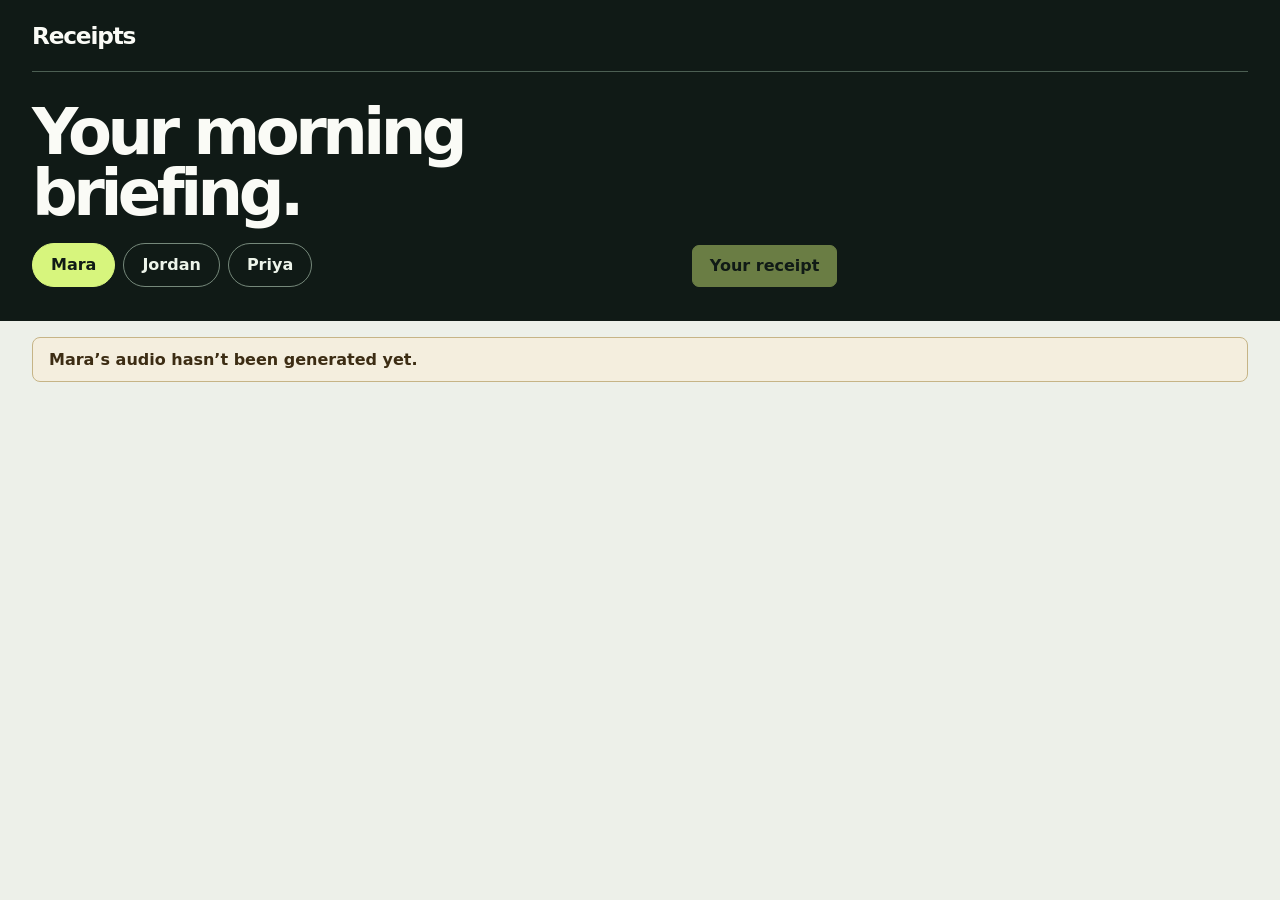
==== web/player.html @ 7a1136d6 "Generate timed ElevenLabs audio and build the Receipts player" ====
<!doctype html>
<html lang="en">
<head>
  <meta charset="utf-8">
  <meta name="viewport" content="width=device-width, initial-scale=1">
  <meta name="color-scheme" content="light">
  <title>Receipts / Audio briefing</title>
  <style>
    :root {
      font-family: "Aptos", "Segoe UI", system-ui, sans-serif;
      color: #101a16;
      background: #edf0e9;
      --ink: #101a16;
      --paper: #fafbf6;
      --border: #b8c4b9;
      --muted: #44554b;
      --mint: #d7f57d;
      --forest: #113629;
      --rust: #91352a;
    }
    * { box-sizing: border-box; }
    body { margin: 0; }
    button, a, audio { font: inherit; }
    button { cursor: pointer; }
    :focus-visible { outline: 3px solid #237b55; outline-offset: 4px; }
    .dark :focus-visible { outline-color: var(--mint); }
    [hidden] { display: none !important; }
    .wrap { width: min(1260px, calc(100% - 64px)); margin-inline: auto; }
    .dark { background: var(--ink); color: var(--paper); }
    .masthead { display: flex; justify-content: space-between; align-items: center; padding-block: 22px; border-bottom: 1px solid #4c5f53; }
    .brand { font-size: 1.45rem; font-weight: 800; letter-spacing: -.05em; }
    .edition { color: #c9d8ce; font-size: .95rem; font-weight: 650; }
    .intro { padding-block: 30px 34px; display: grid; grid-template-columns: 1.1fr 1fr; align-items: end; gap: 24px 48px; }
    .intro h1 { margin: 0 0 18px; font-size: clamp(2.7rem, 5vw, 4.8rem); line-height: .96; letter-spacing: -.07em; font-weight: 800; }
    .tabs { display: flex; flex-wrap: wrap; gap: 8px; }
    .tabs button { background: transparent; color: #edf4ea; border: 1px solid #75887a; padding: 8px 18px; min-height: 44px; border-radius: 999px; font-weight: 750; }
    .tabs button[aria-selected="true"] { color: var(--ink); background: var(--mint); border-color: var(--mint); }
    .listen { display: grid; gap: 12px; align-self: end; }
    .listen audio { width: 100%; min-height: 54px; }
    .verify { color: var(--mint); margin: 0; font-weight: 800; font-size: clamp(1rem, 1.6vw, 1.24rem); }
    .receipt-button { justify-self: start; background: var(--mint); color: var(--ink); border: 1px solid var(--mint); padding: 9px 17px; min-height: 42px; font-weight: 800; border-radius: 7px; }
    .receipt-button:disabled { opacity: .45; cursor: default; }
    .content { display: grid; grid-template-columns: minmax(0, 1.8fr) minmax(280px, 1fr); align-items: start; gap: 20px; padding-block: 24px 42px; }
    .card { background: var(--paper); border: 1px solid var(--border); border-radius: 12px; overflow: hidden; }
    .heading { padding: 17px 20px; margin: 0; font-size: 1.32rem; letter-spacing: -.04em; border-bottom: 1px solid var(--border); }
    .rows { position: relative; max-height: min(60vh, 690px); min-height: 180px; overflow: auto; overscroll-behavior: contain; scrollbar-gutter: stable; }
    .line { padding: 12px 16px 14px; border-left: 5px solid transparent; border-bottom: 1px solid #d4ddd3; }
    .line:last-child { border-bottom: 0; }
    .line.active { background: #e4f5c4; border-left-color: #17613f; }
    .jump { display: grid; grid-template-columns: 3.4rem 1fr; width: 100%; align-items: start; gap: 8px; text-align: left; border: 0; background: transparent; padding: 4px 0; color: inherit; font-weight: 660; font-size: clamp(1.06rem, 1.63vw, 1.35rem); line-height: 1.42; }
    .clock { color: var(--forest); padding-top: .3em; font: 750 .86rem/1.4 ui-monospace, monospace; font-variant-numeric: tabular-nums; }
    .sources { margin: 8px 0 0 3.9rem; display: flex; flex-wrap: wrap; gap: 6px; }
    a { color: #164c35; text-underline-offset: .18em; }
    .chip { background: #e8eee7; color: #173e2b; border: 1px solid #b7c9bd; border-radius: 5px; padding: 5px 8px; font-size: .88rem; font-weight: 650; max-width: 100%; overflow-wrap: anywhere; }
    .audit { display: grid; gap: 13px; }
    .audit details { background: var(--paper); border: 1px solid var(--border); border-radius: 12px; }
    .audit summary { cursor: pointer; color: var(--ink); padding: 15px; font-weight: 800; font-size: 1.1rem; }
    .count { border-radius: 999px; background: #e8eee7; padding: 3px 8px; color: var(--forest); font-size: .88rem; margin-left: 5px; }
    .items { max-height: 400px; overflow: auto; padding: 0 15px 12px; }
    .audit-row { border-top: 1px solid #d4ddd3; padding: 12px 0 8px; }
    .audit-row p { margin: 5px 0; line-height: 1.4; }
    .audit-row strong { color: var(--rust); }
    .audit-row a { display: inline-block; margin: 4px 9px 4px 0; font-weight: 650; }
    .used { font-weight: 750; color: #1e583e; }
    .placeholder, .status { padding: 12px 16px; color: var(--muted); }
    .status { background: #f4eede; border: 1px solid #c6b486; border-radius: 8px; margin: 16px 0 0; color: #3c2c13; font-weight: 650; }
    dialog { width: min(560px, calc(100% - 28px)); max-height: 88vh; background: #fffef5; color: var(--ink); border: 0; padding: 0; box-shadow: 0 18px 50px #00150e66; }
    dialog::backdrop { background: #0a1711ba; }
    .ticket { padding: 22px 26px 26px; font-family: ui-monospace, "Consolas", monospace; }
    .ticket-header { display: flex; align-items: center; justify-content: space-between; gap: 12px; padding-bottom: 12px; border-bottom: 2px dashed #718478; }
    .ticket-header h2 { font-size: 1.55rem; margin: 0; letter-spacing: -.05em; }
    .ticket-header button { border: 1px solid var(--forest); border-radius: 4px; padding: 7px 11px; background: transparent; color: var(--forest); }
    .ticket-meta { color: var(--muted); }
    .receipt-list { list-style: none; padding: 0; }
    .receipt-list li { display: grid; grid-template-columns: auto minmax(0, 1fr); gap: 10px; padding: 11px 0; border-top: 1px dashed #a9b8ab; overflow-wrap: anywhere; }
    .check { font-weight: 900; color: #156441; }
    .receipt-list a { display: block; margin-top: 5px; }
    @media (max-width: 760px) {
      .wrap { width: calc(100% - 28px); }
      .intro, .content { grid-template-columns: 1fr; }
      .intro { gap: 22px; }
      .content { padding-top: 14px; }
      .rows { position: relative; max-height: 55vh; }
      .sources { margin-left: 0; }
      .jump { grid-template-columns: 2.9rem 1fr; }
    }
  </style>
</head>
<body>
  <header class="dark">
    <div class="wrap">
      <div class="masthead">
        <span class="brand">Receipts</span>
        <time class="edition" id="edition"></time>
      </div>
      <div class="intro">
        <div>
          <h1>Your morning<br>briefing.</h1>
          <div class="tabs" role="tablist" aria-label="Listener">
            <button type="button" role="tab" id="tab-mara" data-listener="mara" aria-selected="true" aria-controls="briefing-panel">Mara</button>
            <button type="button" role="tab" id="tab-jordan" data-listener="jordan" aria-selected="false" aria-controls="briefing-panel" tabindex="-1">Jordan</button>
            <button type="button" role="tab" id="tab-priya" data-listener="priya" aria-selected="false" aria-controls="briefing-panel" tabindex="-1">Priya</button>
          </div>
        </div>
        <div class="listen">
          <p class="verify" id="stats" aria-live="polite"></p>
          <audio id="audio" controls preload="metadata" aria-label="Briefing audio" hidden></audio>
          <button type="button" class="receipt-button" id="open-receipt" disabled>Your receipt</button>
        </div>
      </div>
    </div>
  </header>

  <main class="wrap" id="briefing-panel" role="tabpanel" aria-labelledby="tab-mara">
    <p id="status" class="status" role="status" hidden></p>
    <div class="content" id="content" hidden>
      <section class="card" aria-labelledby="transcript-heading">
        <h2 class="heading" id="transcript-heading">Transcript</h2>
        <div class="rows" id="rows"></div>
      </section>
      <aside class="audit" aria-label="Source checks">
        <details open>
          <summary>Caught before it reached your ears <span id="caught-count" class="count"></span></summary>
          <div class="items" id="caught"></div>
        </details>
        <details open>
          <summary>Sources disagree <span id="conflict-count" class="count"></span></summary>
          <div class="items" id="conflicts"></div>
        </details>
      </aside>
    </div>
  </main>

  <dialog id="receipt" aria-labelledby="receipt-heading">
    <article class="ticket">
      <header class="ticket-header"><h2 id="receipt-heading">Your receipt</h2><form method="dialog"><button>Close</button></form></header>
      <p class="ticket-meta" id="ticket-meta"></p>
      <ol class="receipt-list" id="ticket-lines"></ol>
    </article>
  </dialog>

  <script>
    const AGENT_ID = "";
    const audio = document.querySelector("#audio");
    const rows = document.querySelector("#rows");
    const tabs = [...document.querySelectorAll("[role=tab]")];
    const receipt = document.querySelector("#receipt");
    const receiptButton = document.querySelector("#open-receipt");
    const status = document.querySelector("#status");
    const content = document.querySelector("#content");
    const labels = {
      number_not_in_cited_facts: "Figure missing from the cited evidence",
      copied_sequence_of_8_words: "Copied wording",
      repeated_number: "Repeated figure",
      repeated_meaning: "Repeated meaning",
      word_budget: "Exceeded the script word budget",
      missing_or_unknown_fact_id: "Missing or unknown citation"
    };
    let request;
    let audioObjectUrl;
    let active = -1;
    let lines = [];
    let transcript = [];

    function element(tag, value, className) {
      const node = document.createElement(tag);
      if (value !== undefined) node.textContent = value;
      if (className) node.className = className;
      return node;
    }

    function sourceLink(label, href, className) {
      let url;
      try { url = new URL(href); } catch { return element("span", label, className); }
      if (!["http:", "https:"].includes(url.protocol)) return element("span", label, className);
      const node = element("a", label, className);
      node.href = url.href;
      node.target = "_blank";
      node.rel = "noopener noreferrer";
      return node;
    }

    function clock(seconds) {
      const total = Math.floor(seconds);
      return Math.floor(total / 60) + ":" + String(total % 60).padStart(2, "0");
    }

    function syncTranscript() {
      const time = audio.currentTime + 0.015;
      const next = transcript.findIndex((line, index) =>
        time >= line.start && (time < (transcript[index + 1]?.start ?? line.end))
      );
      if (next === active) return;
      if (active >= 0) {
        lines[active].classList.remove("active");
        lines[active].removeAttribute("aria-current");
      }
      active = next;
      if (next < 0) return;
      const line = lines[next];
      line.classList.add("active");
      line.setAttribute("aria-current", "true");
      const top = line.offsetTop;
      if (top < rows.scrollTop || top + line.offsetHeight > rows.scrollTop + rows.clientHeight) {
        rows.scrollTo({ top: Math.max(0, top - 14), behavior: "smooth" });
      }
    }

    function drawTranscript(data) {
      transcript = data.sentences;
      active = -1;
      lines = transcript.map((sentence) => {
        const line = element("article", undefined, "line");
        const jump = element("button", undefined, "jump");
        jump.type = "button";
        jump.append(element("span", clock(sentence.start), "clock"), element("span", sentence.text));
        jump.addEventListener("click", () => {
          audio.currentTime = sentence.start;
          syncTranscript();
        });
        line.append(jump);
        if (sentence.sources.length) {
          const sources = element("div", undefined, "sources");
          sentence.sources.forEach((s) => sources.append(sourceLink(s.outlet + " / " + s.headline, s.link, "chip")));
          line.append(sources);
        }
        return line;
      });
      rows.replaceChildren(...lines);
      rows.scrollTop = 0;
    }

    function drawChecks(data) {
      document.querySelector("#caught-count").textContent = data.caught.length;
      document.querySelector("#conflict-count").textContent = data.conflicts.length;
      const caught = data.caught.map((item) => {
        const card = element("div", undefined, "audit-row");
        const reason = labels[item.reason] ?? item.reason.replaceAll("_", " ");
        card.append(element("strong", item.figure == null ? reason : item.figure + " / " + reason));
        card.append(element("p", item.sentence));
        return card;
      });
      const conflicts = data.conflicts.map((item) => {
        const card = element("div", undefined, "audit-row");
        card.append(
          element("strong", item.measure),
          element("p", item.value_a + " vs " + item.value_b),
          sourceLink(item.outlet_a + " / " + item.value_a, item.link_a),
          sourceLink(item.outlet_b + " / " + item.value_b, item.link_b),
          element("p", item.used ? "Used in this briefing: " + item["value_" + item.used] : "Neither figure used", "used")
        );
        return card;
      });
      document.querySelector("#caught").replaceChildren(...(caught.length ? caught : [element("p", "No issues caught.")]));
      document.querySelector("#conflicts").replaceChildren(...(conflicts.length ? conflicts : [element("p", "No conflicting figures reported.")]));
    }

    function drawReceipt(data) {
      document.querySelector("#ticket-meta").textContent = data.name + " / " + data.date + " / " + data.receipt.length + " verified figures";
      document.querySelector("#ticket-lines").replaceChildren(...data.receipt.map((item) => {
        const entry = element("li");
        const detail = element("div");
        detail.append(element("strong", item.figure), element("div", item.measures),
          sourceLink(item.outlet + " / " + item.headline, item.link));
        entry.append(element("span", "\u2713", "check"), detail);
        return entry;
      }));
    }

    async function loadListener(tab) {
      request?.abort();
      request = new AbortController();
      const current = request;
      const listener = tab.dataset.listener;
      tabs.forEach((node) => {
        node.setAttribute("aria-selected", String(node === tab));
        node.tabIndex = node === tab ? 0 : -1;
      });
      document.querySelector("#briefing-panel").setAttribute("aria-labelledby", tab.id);
      audio.pause();
      audio.removeAttribute("src");
      audio.load();
      if (audioObjectUrl) URL.revokeObjectURL(audioObjectUrl);
      audioObjectUrl = undefined;
      audio.hidden = true;
      content.hidden = true;
      receiptButton.disabled = true;
      document.querySelector("#stats").textContent = "";
      document.querySelector("#edition").textContent = "";
      status.textContent = "Loading " + tab.textContent + "…";
      status.hidden = false;
      try {
        const url = new URL("../out/" + listener + "/transcript.json", location.href);
        const response = await fetch(url, { signal: current.signal, cache: "no-store" });
        if (response.status === 404) {
          status.textContent = tab.textContent + "’s audio hasn’t been generated yet.";
          return;
        }
        if (!response.ok) throw new Error("Transcript request failed");
        const data = await response.json();
        const audioResponse = await fetch(new URL(data.audio, url), { signal: current.signal });
        if (!audioResponse.ok) throw new Error("Audio request failed");
        // The basic Python server does not support byte-range seeking.
        const audioFile = await audioResponse.blob();
        if (current.signal.aborted) return;
        drawTranscript(data);
        drawChecks(data);
        drawReceipt(data);
        const invented = data.figures_total - data.figures_verified;
        document.querySelector("#stats").textContent =
          data.figures_verified + " of " + data.figures_total + " figures verified · " +
          data.sources_total + " sources · " + invented + " invented";
        const date = document.querySelector("#edition");
        date.dateTime = data.date;
        date.textContent = new Intl.DateTimeFormat("en-GB", {
          dateStyle: "long", timeZone: "UTC"
        }).format(new Date(data.date + "T00:00:00Z"));
        audioObjectUrl = URL.createObjectURL(audioFile);
        audio.src = audioObjectUrl;
        audio.hidden = false;
        content.hidden = false;
        receiptButton.disabled = false;
        status.hidden = true;
        syncTranscript();
      } catch (error) {
        if (!current.signal.aborted) {
          status.textContent = "Couldn’t load this briefing. Open the player through the local HTTP server.";
        }
      }
    }

    audio.addEventListener("timeupdate", syncTranscript);
    audio.addEventListener("seeked", syncTranscript);
    receiptButton.addEventListener("click", () => receipt.showModal());
    tabs.forEach((tab, index) => {
      tab.addEventListener("click", () => loadListener(tab));
      tab.addEventListener("keydown", (event) => {
        const offset = { ArrowLeft: -1, ArrowRight: 1 }[event.key];
        if (!offset && !["Home", "End"].includes(event.key)) return;
        event.preventDefault();
        const next = event.key === "Home" ? tabs[0] : event.key === "End" ? tabs.at(-1)
          : tabs[(index + offset + tabs.length) % tabs.length];
        next.focus();
        loadListener(next);
      });
    });

    if (AGENT_ID.trim()) {
      const widget = document.createElement("elevenlabs-convai");
      widget.setAttribute("agent-id", AGENT_ID.trim());
      const embed = document.createElement("script");
      embed.src = "https://unpkg.com/@elevenlabs/convai-widget-embed";
      embed.async = true;
      document.body.append(widget, embed);
    }
    loadListener(tabs[0]);
  </script>
</body>
</html>
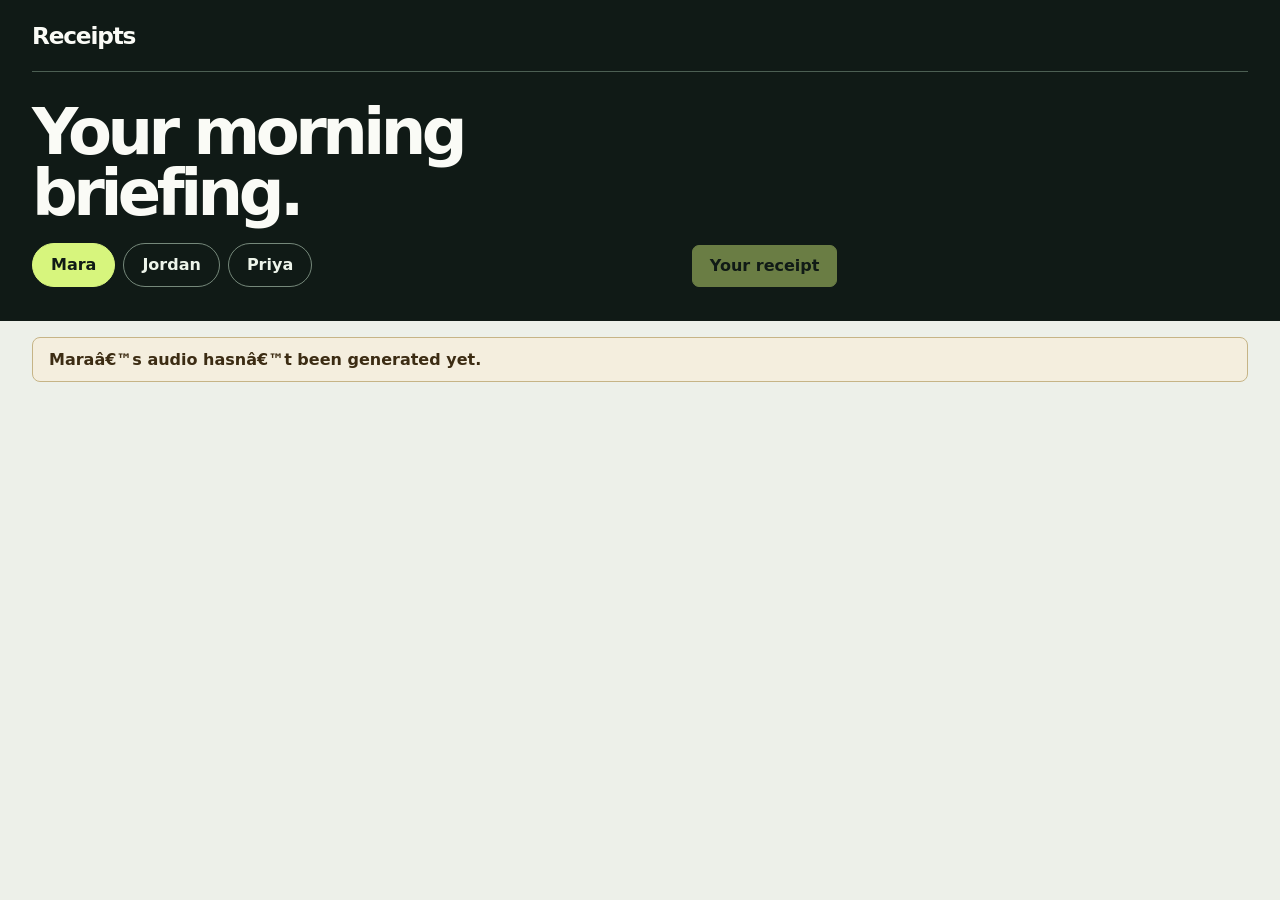
==== commit 28e4a3d6: "Audit caught figures and package the GitHub Pages demo" ====
--- a/web/player.html
+++ b/web/player.html
@@ -60,6 +60,7 @@
     .audit-row { border-top: 1px solid #d4ddd3; padding: 12px 0 8px; }
     .audit-row p { margin: 5px 0; line-height: 1.4; }
     .audit-row strong { color: var(--rust); }
+    .blocked-figure { color: #a0221b; font-weight: 800; text-decoration-thickness: 2px; }
     .audit-row a { display: inline-block; margin: 4px 9px 4px 0; font-weight: 650; }
     .used { font-weight: 750; color: #1e583e; }
     .placeholder, .status { padding: 12px 16px; color: var(--muted); }
@@ -233,11 +234,27 @@
     function drawChecks(data) {
       document.querySelector("#caught-count").textContent = data.caught.length;
       document.querySelector("#conflict-count").textContent = data.conflicts.length;
-      const caught = data.caught.map((item) => {
+      const order = ["invented", "copied", "miscited"];
+      const caughtLabels = {
+        invented: "Invented number blocked",
+        copied: "Licensed text blocked",
+        miscited: "Citation fixed"
+      };
+      const caught = [...data.caught].sort((a, b) => order.indexOf(a.kind) - order.indexOf(b.kind)).map((item) => {
         const card = element("div", undefined, "audit-row");
-        const reason = labels[item.reason] ?? item.reason.replaceAll("_", " ");
-        card.append(element("strong", item.figure == null ? reason : item.figure + " / " + reason));
-        card.append(element("p", item.sentence));
+        const label = caughtLabels[item.kind] ?? labels[item.reason] ?? item.reason.replaceAll("_", " ");
+        card.append(element("strong", label));
+        const sentence = element("p");
+        const text = item.sentence || "Licensed wording withheld.";
+        const at = item.figure == null ? -1 : text.indexOf(item.figure);
+        if (at >= 0) {
+          sentence.append(document.createTextNode(text.slice(0, at)),
+            element("del", item.figure, "blocked-figure"),
+            document.createTextNode(text.slice(at + item.figure.length)));
+        } else {
+          sentence.textContent = text;
+        }
+        card.append(sentence);
         return card;
       });
       const conflicts = data.conflicts.map((item) => {
@@ -287,13 +304,13 @@
       receiptButton.disabled = true;
       document.querySelector("#stats").textContent = "";
       document.querySelector("#edition").textContent = "";
-      status.textContent = "Loading " + tab.textContent + "…";
+      status.textContent = "Loading " + tab.textContent + "â€¦";
       status.hidden = false;
       try {
         const url = new URL("../out/" + listener + "/transcript.json", location.href);
         const response = await fetch(url, { signal: current.signal, cache: "no-store" });
         if (response.status === 404) {
-          status.textContent = tab.textContent + "’s audio hasn’t been generated yet.";
+          status.textContent = tab.textContent + "â€™s audio hasnâ€™t been generated yet.";
           return;
         }
         if (!response.ok) throw new Error("Transcript request failed");
@@ -308,8 +325,8 @@
         drawReceipt(data);
         const invented = data.figures_total - data.figures_verified;
         document.querySelector("#stats").textContent =
-          data.figures_verified + " of " + data.figures_total + " figures verified · " +
-          data.sources_total + " sources · " + invented + " invented";
+          data.figures_verified + " of " + data.figures_total + " figures verified Â· " +
+          data.sources_total + " sources Â· " + invented + " invented";
         const date = document.querySelector("#edition");
         date.dateTime = data.date;
         date.textContent = new Intl.DateTimeFormat("en-GB", {
@@ -324,7 +341,7 @@
         syncTranscript();
       } catch (error) {
         if (!current.signal.aborted) {
-          status.textContent = "Couldn’t load this briefing. Open the player through the local HTTP server.";
+          status.textContent = "Couldnâ€™t load this briefing. Open the player through the local HTTP server.";
         }
       }
     }
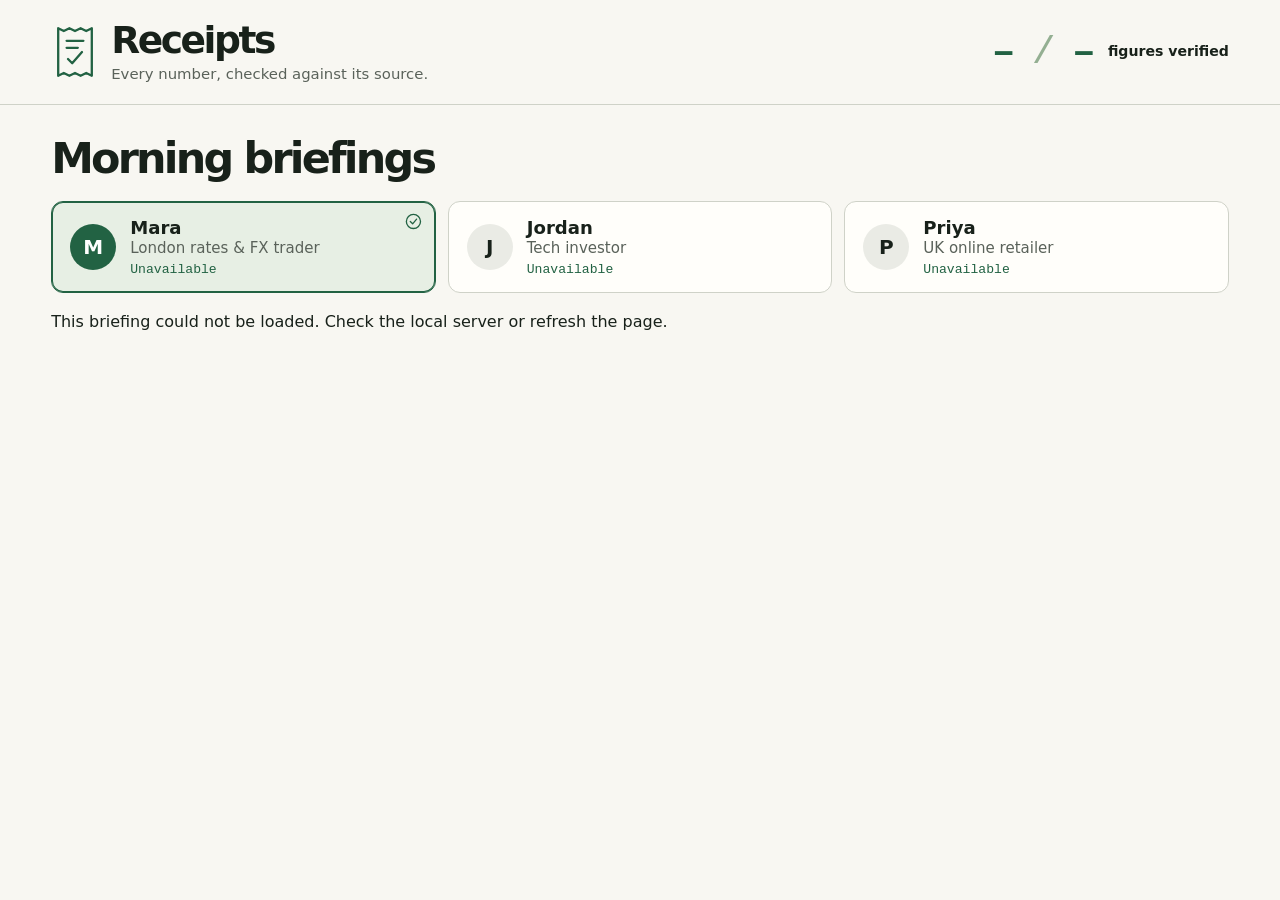
==== commit 79ff3b65: "Redesign Receipts player for the pitch and mobile listening" ====
--- a/web/player.html
+++ b/web/player.html
@@ -1,376 +1,1829 @@
 <!doctype html>
 <html lang="en">
-<head>
-  <meta charset="utf-8">
-  <meta name="viewport" content="width=device-width, initial-scale=1">
-  <meta name="color-scheme" content="light">
-  <title>Receipts / Audio briefing</title>
-  <style>
-    :root {
-      font-family: "Aptos", "Segoe UI", system-ui, sans-serif;
-      color: #101a16;
-      background: #edf0e9;
-      --ink: #101a16;
-      --paper: #fafbf6;
-      --border: #b8c4b9;
-      --muted: #44554b;
-      --mint: #d7f57d;
-      --forest: #113629;
-      --rust: #91352a;
-    }
-    * { box-sizing: border-box; }
-    body { margin: 0; }
-    button, a, audio { font: inherit; }
-    button { cursor: pointer; }
-    :focus-visible { outline: 3px solid #237b55; outline-offset: 4px; }
-    .dark :focus-visible { outline-color: var(--mint); }
-    [hidden] { display: none !important; }
-    .wrap { width: min(1260px, calc(100% - 64px)); margin-inline: auto; }
-    .dark { background: var(--ink); color: var(--paper); }
-    .masthead { display: flex; justify-content: space-between; align-items: center; padding-block: 22px; border-bottom: 1px solid #4c5f53; }
-    .brand { font-size: 1.45rem; font-weight: 800; letter-spacing: -.05em; }
-    .edition { color: #c9d8ce; font-size: .95rem; font-weight: 650; }
-    .intro { padding-block: 30px 34px; display: grid; grid-template-columns: 1.1fr 1fr; align-items: end; gap: 24px 48px; }
-    .intro h1 { margin: 0 0 18px; font-size: clamp(2.7rem, 5vw, 4.8rem); line-height: .96; letter-spacing: -.07em; font-weight: 800; }
-    .tabs { display: flex; flex-wrap: wrap; gap: 8px; }
-    .tabs button { background: transparent; color: #edf4ea; border: 1px solid #75887a; padding: 8px 18px; min-height: 44px; border-radius: 999px; font-weight: 750; }
-    .tabs button[aria-selected="true"] { color: var(--ink); background: var(--mint); border-color: var(--mint); }
-    .listen { display: grid; gap: 12px; align-self: end; }
-    .listen audio { width: 100%; min-height: 54px; }
-    .verify { color: var(--mint); margin: 0; font-weight: 800; font-size: clamp(1rem, 1.6vw, 1.24rem); }
-    .receipt-button { justify-self: start; background: var(--mint); color: var(--ink); border: 1px solid var(--mint); padding: 9px 17px; min-height: 42px; font-weight: 800; border-radius: 7px; }
-    .receipt-button:disabled { opacity: .45; cursor: default; }
-    .content { display: grid; grid-template-columns: minmax(0, 1.8fr) minmax(280px, 1fr); align-items: start; gap: 20px; padding-block: 24px 42px; }
-    .card { background: var(--paper); border: 1px solid var(--border); border-radius: 12px; overflow: hidden; }
-    .heading { padding: 17px 20px; margin: 0; font-size: 1.32rem; letter-spacing: -.04em; border-bottom: 1px solid var(--border); }
-    .rows { position: relative; max-height: min(60vh, 690px); min-height: 180px; overflow: auto; overscroll-behavior: contain; scrollbar-gutter: stable; }
-    .line { padding: 12px 16px 14px; border-left: 5px solid transparent; border-bottom: 1px solid #d4ddd3; }
-    .line:last-child { border-bottom: 0; }
-    .line.active { background: #e4f5c4; border-left-color: #17613f; }
-    .jump { display: grid; grid-template-columns: 3.4rem 1fr; width: 100%; align-items: start; gap: 8px; text-align: left; border: 0; background: transparent; padding: 4px 0; color: inherit; font-weight: 660; font-size: clamp(1.06rem, 1.63vw, 1.35rem); line-height: 1.42; }
-    .clock { color: var(--forest); padding-top: .3em; font: 750 .86rem/1.4 ui-monospace, monospace; font-variant-numeric: tabular-nums; }
-    .sources { margin: 8px 0 0 3.9rem; display: flex; flex-wrap: wrap; gap: 6px; }
-    a { color: #164c35; text-underline-offset: .18em; }
-    .chip { background: #e8eee7; color: #173e2b; border: 1px solid #b7c9bd; border-radius: 5px; padding: 5px 8px; font-size: .88rem; font-weight: 650; max-width: 100%; overflow-wrap: anywhere; }
-    .audit { display: grid; gap: 13px; }
-    .audit details { background: var(--paper); border: 1px solid var(--border); border-radius: 12px; }
-    .audit summary { cursor: pointer; color: var(--ink); padding: 15px; font-weight: 800; font-size: 1.1rem; }
-    .count { border-radius: 999px; background: #e8eee7; padding: 3px 8px; color: var(--forest); font-size: .88rem; margin-left: 5px; }
-    .items { max-height: 400px; overflow: auto; padding: 0 15px 12px; }
-    .audit-row { border-top: 1px solid #d4ddd3; padding: 12px 0 8px; }
-    .audit-row p { margin: 5px 0; line-height: 1.4; }
-    .audit-row strong { color: var(--rust); }
-    .blocked-figure { color: #a0221b; font-weight: 800; text-decoration-thickness: 2px; }
-    .audit-row a { display: inline-block; margin: 4px 9px 4px 0; font-weight: 650; }
-    .used { font-weight: 750; color: #1e583e; }
-    .placeholder, .status { padding: 12px 16px; color: var(--muted); }
-    .status { background: #f4eede; border: 1px solid #c6b486; border-radius: 8px; margin: 16px 0 0; color: #3c2c13; font-weight: 650; }
-    dialog { width: min(560px, calc(100% - 28px)); max-height: 88vh; background: #fffef5; color: var(--ink); border: 0; padding: 0; box-shadow: 0 18px 50px #00150e66; }
-    dialog::backdrop { background: #0a1711ba; }
-    .ticket { padding: 22px 26px 26px; font-family: ui-monospace, "Consolas", monospace; }
-    .ticket-header { display: flex; align-items: center; justify-content: space-between; gap: 12px; padding-bottom: 12px; border-bottom: 2px dashed #718478; }
-    .ticket-header h2 { font-size: 1.55rem; margin: 0; letter-spacing: -.05em; }
-    .ticket-header button { border: 1px solid var(--forest); border-radius: 4px; padding: 7px 11px; background: transparent; color: var(--forest); }
-    .ticket-meta { color: var(--muted); }
-    .receipt-list { list-style: none; padding: 0; }
-    .receipt-list li { display: grid; grid-template-columns: auto minmax(0, 1fr); gap: 10px; padding: 11px 0; border-top: 1px dashed #a9b8ab; overflow-wrap: anywhere; }
-    .check { font-weight: 900; color: #156441; }
-    .receipt-list a { display: block; margin-top: 5px; }
-    @media (max-width: 760px) {
-      .wrap { width: calc(100% - 28px); }
-      .intro, .content { grid-template-columns: 1fr; }
-      .intro { gap: 22px; }
-      .content { padding-top: 14px; }
-      .rows { position: relative; max-height: 55vh; }
-      .sources { margin-left: 0; }
-      .jump { grid-template-columns: 2.9rem 1fr; }
-    }
-  </style>
-</head>
-<body>
-  <header class="dark">
-    <div class="wrap">
-      <div class="masthead">
-        <span class="brand">Receipts</span>
-        <time class="edition" id="edition"></time>
-      </div>
-      <div class="intro">
-        <div>
-          <h1>Your morning<br>briefing.</h1>
-          <div class="tabs" role="tablist" aria-label="Listener">
-            <button type="button" role="tab" id="tab-mara" data-listener="mara" aria-selected="true" aria-controls="briefing-panel">Mara</button>
-            <button type="button" role="tab" id="tab-jordan" data-listener="jordan" aria-selected="false" aria-controls="briefing-panel" tabindex="-1">Jordan</button>
-            <button type="button" role="tab" id="tab-priya" data-listener="priya" aria-selected="false" aria-controls="briefing-panel" tabindex="-1">Priya</button>
+  <head>
+    <meta charset="utf-8" />
+    <meta name="viewport" content="width=device-width, initial-scale=1, viewport-fit=cover" />
+    <meta name="theme-color" content="#f8f7f2" />
+    <title>Receipts — Morning briefings</title>
+    <style>
+      :root {
+        color-scheme: light;
+        --paper: #f8f7f2;
+        --sheet: #fffefa;
+        --ink: #18211a;
+        --muted: #5a625a;
+        --rule: #cfd2c8;
+        --green: #226243;
+        --tint: #e7efe4;
+        --mint: #bbebaa;
+        --mono: ui-monospace, "Cascadia Mono", Consolas, "Liberation Mono", monospace;
+        font-family: "Segoe UI", system-ui, sans-serif;
+        color: var(--ink);
+        background: var(--paper);
+      }
+      * {
+        box-sizing: border-box;
+      }
+      body {
+        margin: 0;
+      }
+      button,
+      input {
+        font: inherit;
+      }
+      button,
+      summary {
+        cursor: pointer;
+      }
+      button {
+        color: inherit;
+      }
+      a {
+        color: var(--green);
+        text-underline-offset: 3px;
+      }
+      button:focus-visible,
+      summary:focus-visible,
+      a:focus-visible,
+      input:focus-visible {
+        outline: 3px solid #40895e;
+        outline-offset: 3px;
+      }
+      [hidden] {
+        display: none !important;
+      }
+      h1,
+      h2,
+      h3,
+      p,
+      ol {
+        margin: 0;
+      }
+      button {
+        border: 0;
+      }
+      summary {
+        list-style: none;
+      }
+      summary::-webkit-details-marker {
+        display: none;
+      }
+      .wrap {
+        width: min(1440px, calc(100% - 8vw));
+        margin: auto;
+      }
+      .mono,
+      .small,
+      .counter,
+      .time,
+      .fig,
+      .metric,
+      .badge,
+      .chapter-time {
+        font-family: var(--mono);
+        font-variant-numeric: tabular-nums;
+      }
+      .small {
+        font-size: 0.82rem;
+        color: var(--muted);
+      }
+      .icon {
+        width: 1.18em;
+        height: 1.18em;
+        vertical-align: -0.2em;
+        fill: none;
+        stroke: currentColor;
+        stroke-width: 1.65;
+        stroke-linecap: round;
+        stroke-linejoin: round;
+        flex: none;
+      }
+      .sprite {
+        position: absolute;
+        width: 0;
+        height: 0;
+        overflow: hidden;
+      }
+      header.mast {
+        border-bottom: 1px solid var(--rule);
+      }
+      .mast .wrap,
+      .between,
+      .brand,
+      .meter,
+      .summary-main,
+      .profile,
+      .play-title,
+      .control,
+      .deckfoot,
+      .ticket-head {
+        display: flex;
+        align-items: center;
+      }
+      .between,
+      .mast .wrap,
+      .deckfoot,
+      .ticket-head {
+        justify-content: space-between;
+        gap: 1rem;
+      }
+      .mast .wrap {
+        min-height: 104px;
+      }
+      .brand {
+        gap: 12px;
+      }
+      .brand-mark {
+        width: 48px;
+        height: 56px;
+        color: var(--green);
+      }
+      .wordmark {
+        font-weight: 790;
+        letter-spacing: -0.065em;
+        font-size: 2.35rem;
+        line-height: 1.04;
+      }
+      .tagline {
+        font-size: 0.93rem;
+        color: var(--muted);
+        margin-top: 4px;
+      }
+      .meter {
+        gap: 16px;
+      }
+      .counter {
+        font-size: clamp(2.2rem, 3.1vw, 3.4rem);
+        font-weight: 660;
+        letter-spacing: -0.095em;
+        white-space: nowrap;
+        color: var(--green);
+      }
+      .counter i {
+        font-style: normal;
+        font-weight: 350;
+        color: #94af92;
+      }
+      .meter-copy {
+        line-height: 1.5;
+        font-size: 0.88rem;
+      }
+      .meter-copy strong {
+        display: block;
+      }
+      .verified {
+        color: var(--green);
+      }
+      .check {
+        font-weight: 800;
+        color: var(--green);
+      }
+      main {
+        padding: 30px 0 42px;
+      }
+      h1 {
+        font-size: clamp(2rem, 3.35vw, 3.65rem);
+        letter-spacing: -0.065em;
+        line-height: 1.1;
+        font-weight: 740;
+      }
+      h2 {
+        font-size: 1.7rem;
+        letter-spacing: -0.05em;
+        line-height: 1.15;
+      }
+      h3 {
+        font-size: 1.05rem;
+        letter-spacing: -0.02em;
+      }
+      .edition {
+        display: flex;
+        align-items: center;
+        gap: 8px;
+        text-align: right;
+      }
+      .profiles {
+        display: grid;
+        grid-template-columns: repeat(3, minmax(0, 1fr));
+        gap: 12px;
+        margin: 19px 0;
+      }
+      .profile {
+        position: relative;
+        gap: 14px;
+        text-align: left;
+        border: 1px solid var(--rule);
+        border-radius: 12px;
+        padding: 15px 18px;
+        background: var(--sheet);
+        min-width: 0;
+      }
+      .profile:hover {
+        border-color: var(--green);
+      }
+      .profile[aria-pressed="true"] {
+        background: var(--tint);
+        border-color: var(--green);
+        box-shadow: inset 0 0 0 1px var(--green);
+      }
+      .avatar {
+        display: grid;
+        place-items: center;
+        border-radius: 50%;
+        height: 46px;
+        width: 46px;
+        flex: none;
+        background: #eaebe5;
+        font-weight: 680;
+        font-size: 1.25rem;
+      }
+      .profile[aria-pressed="true"] .avatar {
+        color: white;
+        background: var(--green);
+      }
+      .profile-name {
+        display: block;
+        font-weight: 720;
+        font-size: 1.13rem;
+      }
+      .role {
+        display: block;
+        font-size: 0.94rem;
+        color: var(--muted);
+        margin: 1px 0 5px;
+      }
+      .profile-meta {
+        display: block;
+        color: var(--green);
+        font: 0.82rem var(--mono);
+      }
+      .chosen {
+        display: none;
+        position: absolute;
+        right: 12px;
+        top: 10px;
+        color: var(--green);
+      }
+      .profile[aria-pressed="true"] .chosen {
+        display: block;
+      }
+      .deck {
+        background: #192b22;
+        color: white;
+        border-radius: 16px;
+        overflow: hidden;
+      }
+      .deck-main {
+        display: grid;
+        grid-template-columns: minmax(240px, 0.75fr) minmax(0, 1.8fr);
+        align-items: center;
+        gap: 32px;
+        padding: 24px 28px;
+      }
+      .control {
+        gap: 18px;
+      }
+      .play {
+        background: var(--mint);
+        color: #13291a;
+        width: 60px;
+        height: 60px;
+        border-radius: 50%;
+        display: grid;
+        place-items: center;
+        flex: none;
+      }
+      .play:hover {
+        background: #d1f4c7;
+      }
+      .play .icon {
+        width: 25px;
+        height: 25px;
+        fill: currentColor;
+        stroke-width: 1;
+      }
+      .play:disabled {
+        opacity: 0.6;
+      }
+      .deck h2 {
+        font-size: clamp(1.4rem, 2.1vw, 2.25rem);
+        letter-spacing: -0.055em;
+      }
+      .time {
+        display: block;
+        color: #d1e3d3;
+        font-size: 0.91rem;
+        margin-top: 5px;
+      }
+      .wave-wrap {
+        min-width: 0;
+      }
+      .wave {
+        height: 52px;
+        position: relative;
+        border-radius: 4px;
+        isolation: isolate;
+      }
+      .wave canvas,
+      .wave input,
+      .markers {
+        position: absolute;
+        inset: 0;
+        width: 100%;
+        height: 100%;
+        margin: 0;
+      }
+      .wave input {
+        opacity: 0;
+        cursor: pointer;
+        z-index: 2;
+      }
+      .wave:focus-within {
+        outline: 2px solid var(--mint);
+        outline-offset: 3px;
+      }
+      .markers {
+        pointer-events: none;
+        z-index: 1;
+      }
+      .marker {
+        position: absolute;
+        top: 0;
+        height: 100%;
+        border-left: 1px dashed #daecd4;
+      }
+      .wave::after {
+        content: "";
+        position: absolute;
+        top: 0;
+        bottom: 0;
+        left: var(--at, 0%);
+        border-left: 2px solid white;
+        pointer-events: none;
+      }
+      .deckfoot {
+        padding: 9px 28px;
+        border-top: 1px solid #526456;
+        color: #e0eee1;
+        font-size: 0.9rem;
+      }
+      .current {
+        overflow: hidden;
+        text-overflow: ellipsis;
+        white-space: nowrap;
+      }
+      .deckfoot .icon {
+        color: var(--mint);
+        margin-right: 7px;
+      }
+      .chapter-toggle {
+        white-space: nowrap;
+        background: none;
+        color: white;
+        padding: 7px 0;
+      }
+      .chapter-toggle .icon {
+        margin: 0 0 0 3px;
+      }
+      .chapters {
+        padding: 4px 24px 16px;
+        list-style: none;
+        max-height: 270px;
+        overflow: auto;
+      }
+      .chapters button {
+        display: flex;
+        align-items: baseline;
+        width: 100%;
+        gap: 16px;
+        text-align: left;
+        background: none;
+        color: #e6eee7;
+        border-top: 1px solid #405446;
+        padding: 9px 4px;
+      }
+      .chapters button[aria-current="true"] {
+        color: var(--mint);
+      }
+      .chapter-time {
+        flex: none;
+        font-size: 0.85rem;
+      }
+      .layout {
+        display: grid;
+        grid-template-columns: minmax(0, 1.65fr) minmax(320px, 1fr);
+        gap: 24px;
+        margin-top: 24px;
+        align-items: start;
+      }
+      .panel,
+      .panel-group {
+        background: var(--sheet);
+        border: 1px solid var(--rule);
+        border-radius: 14px;
+        min-width: 0;
+      }
+      .panel-head {
+        padding: 18px 21px;
+        border-bottom: 1px solid var(--rule);
+      }
+      .receipt-btn {
+        display: inline-flex;
+        align-items: center;
+        gap: 7px;
+        padding: 10px 15px;
+        border-radius: 7px;
+        background: var(--ink);
+        color: white;
+        font-weight: 620;
+        white-space: nowrap;
+      }
+      .receipt-btn:hover {
+        background: var(--green);
+      }
+      .rows {
+        position: relative;
+        max-height: 560px;
+        overflow: auto;
+        overscroll-behavior: contain;
+        border-radius: 0 0 14px 14px;
+        scrollbar-color: #b5c4b8 transparent;
+        scrollbar-width: thin;
+      }
+      .line {
+        position: relative;
+        display: grid;
+        grid-template-columns: 3.25rem minmax(0, 1fr);
+        gap: 11px;
+        padding: 13px 18px;
+        border-bottom: 1px solid #e0e1d9;
+        border-left: 3px solid transparent;
+        transition: background 0.2s;
+      }
+      .line:last-child {
+        border-bottom: 0;
+      }
+      .line.active {
+        background: #eaf2e7;
+        border-left-color: var(--green);
+      }
+      .line-time {
+        align-self: start;
+        color: var(--muted);
+        background: none;
+        text-align: left;
+        padding: 5px 0;
+        font: 0.82rem var(--mono);
+      }
+      .line p {
+        font-size: 1.09rem;
+        line-height: 1.65;
+        cursor: pointer;
+      }
+      .fig {
+        font-size: 0.92em;
+        display: inline;
+        padding: 0 3px;
+        border-radius: 4px;
+        color: var(--green);
+        background: #e2eddd;
+        white-space: nowrap;
+        font-weight: 650;
+        line-height: 1.3;
+      }
+      .fig sup {
+        font: 0.62em var(--mono);
+        vertical-align: super;
+        margin-left: 2px;
+      }
+      .sources {
+        display: flex;
+        flex-wrap: wrap;
+        gap: 5px;
+        margin-top: 5px;
+      }
+      .chip {
+        display: inline-flex;
+        align-items: center;
+        gap: 4px;
+        max-width: 100%;
+        border: 1px solid var(--rule);
+        border-radius: 4px;
+        padding: 3px 6px;
+        text-decoration: none;
+        color: var(--muted);
+        font-size: 0.78rem;
+      }
+      .chip span {
+        overflow: hidden;
+        text-overflow: ellipsis;
+        white-space: nowrap;
+      }
+      .chip:hover {
+        text-decoration: underline;
+        color: var(--green);
+      }
+      .chip .icon {
+        width: 12px;
+        height: 12px;
+      }
+      .audit {
+        display: grid;
+        gap: 14px;
+      }
+      .panel-group > summary {
+        padding: 17px 19px;
+        display: flex;
+        justify-content: space-between;
+        align-items: center;
+        gap: 10px;
+        font-size: 1.08rem;
+        font-weight: 690;
+        letter-spacing: -0.025em;
+      }
+      .summary-main {
+        gap: 9px;
+      }
+      .summary-main > .icon {
+        color: var(--green);
+      }
+      .badge {
+        border: 1px solid var(--rule);
+        border-radius: 4px;
+        padding: 2px 6px;
+        font-size: 0.78rem;
+        color: var(--muted);
+      }
+      details[open] > summary .chev,
+      .chapter-toggle[aria-expanded="true"] .chev {
+        transform: rotate(180deg);
+      }
+      .items {
+        padding: 0 18px 14px;
+        max-height: 325px;
+        overflow: auto;
+      }
+      .audit-row {
+        border-top: 1px solid var(--rule);
+        padding: 12px 0;
+      }
+      .audit-row:last-child {
+        padding-bottom: 0;
+      }
+      .audit-row p {
+        line-height: 1.48;
+        margin-top: 6px;
+      }
+      .diff {
+        border-left: 2px solid #a2aca1;
+        padding-left: 10px;
+        color: var(--muted);
+      }
+      del {
+        color: #9e342e;
+        background: #f9eae7;
+        text-decoration-thickness: 2px;
+      }
+      .compare {
+        display: grid;
+        grid-template-columns: repeat(2, minmax(0, 1fr));
+        gap: 8px;
+        margin: 9px 0;
+      }
+      .reading {
+        background: #f4f4ed;
+        border-radius: 6px;
+        padding: 9px 11px;
+        overflow-wrap: anywhere;
+      }
+      .reading.used {
+        background: var(--tint);
+        box-shadow: inset 0 0 0 1px #92b998;
+      }
+      .reading strong {
+        font: 650 1.2rem var(--mono);
+        display: block;
+      }
+      .reading a {
+        font-size: 0.86rem;
+      }
+      .explain {
+        font-size: 0.89rem;
+        color: var(--muted);
+      }
+      .shared {
+        margin-top: 26px;
+      }
+      .shared h2 {
+        margin-bottom: 14px;
+      }
+      .facts {
+        display: grid;
+        grid-template-columns: repeat(auto-fit, minmax(min(100%, 320px), 1fr));
+        gap: 12px;
+      }
+      .fact {
+        padding: 15px;
+      }
+      .fact .metric {
+        font-size: 1.55rem;
+        font-weight: 650;
+        color: var(--green);
+      }
+      .fact h3 {
+        margin: 5px 0 12px;
+      }
+      .angles {
+        display: grid;
+        grid-template-columns: 1fr 1fr;
+        gap: 12px;
+      }
+      .angles > div + div {
+        border-left: 1px solid var(--rule);
+        padding-left: 12px;
+      }
+      .angles p {
+        margin-top: 5px;
+        font-size: 0.92rem;
+        line-height: 1.5;
+      }
+      mark {
+        color: var(--green);
+        background: var(--tint);
+        font-weight: 700;
+      }
+      .foot {
+        border-top: 1px solid var(--rule);
+        padding: 18px 0 28px;
+      }
+      .foot strong,
+      .foot small {
+        display: block;
+      }
+      .foot small {
+        color: var(--muted);
+        margin-top: 4px;
+      }
+      .popover {
+        position: fixed;
+        z-index: 5;
+        width: min(315px, calc(100vw - 24px));
+        background: var(--sheet);
+        border: 1px solid var(--green);
+        border-radius: 9px;
+        padding: 14px;
+        box-shadow: 0 8px 24px #17271c25;
+      }
+      .popover a {
+        display: block;
+        margin-top: 6px;
+        line-height: 1.4;
+      }
+      .status {
+        margin: 14px 0;
+      }
+      dialog {
+        padding: 0;
+        border: 0;
+        background: transparent;
+        width: min(530px, calc(100% - 32px));
+        max-height: 88dvh;
+        overflow: auto;
+        color: var(--ink);
+      }
+      dialog::backdrop {
+        background: #101b15a8;
+      }
+      .ticket {
+        background: #fffef6;
+        padding: 23px 24px 32px;
+        font-family: var(--mono);
+        border-top: 3px solid var(--ink);
+        mask:
+          linear-gradient(#000 0 0) top/calc(100% + 1px) calc(100% - 9px) no-repeat,
+          conic-gradient(from -45deg at 50% 100%, #000 90deg, transparent 0) bottom/18px 10px repeat-x;
+      }
+      .ticket-head button {
+        background: transparent;
+        border: 1px solid var(--rule);
+        border-radius: 4px;
+        padding: 5px 10px;
+      }
+      .ticket-meta {
+        margin: 8px 0 14px;
+      }
+      .ticket ol {
+        list-style: none;
+        padding: 0;
+        border-block: 2px dashed #849484;
+      }
+      .ticket li {
+        padding: 9px 0;
+        display: grid;
+        align-items: baseline;
+        grid-template-columns: minmax(4ch, auto) 1fr auto;
+        gap: 9px;
+        border-bottom: 1px dotted var(--rule);
+        font-size: 0.88rem;
+        overflow-wrap: anywhere;
+      }
+      .ticket li a {
+        display: block;
+        font-size: 0.8rem;
+      }
+      .ticket-total {
+        display: grid;
+        grid-template-columns: 1fr auto;
+        gap: 5px;
+        margin: 13px 0;
+      }
+      .barcode {
+        width: 142px;
+        height: 28px;
+        margin: 14px auto 8px;
+        background: repeating-linear-gradient(
+          90deg,
+          #142019 0 2px,
+          transparent 2px 4px,
+          #142019 4px 5px,
+          transparent 5px 8px,
+          #142019 8px 12px,
+          transparent 12px 15px,
+          #142019 15px 17px,
+          transparent 17px 20px
+        );
+      }
+      .thanks {
+        text-align: center;
+        font-size: 0.83rem;
+        letter-spacing: 0.09em;
+      }
+      dialog[open] .ticket {
+        animation: unfold 0.26s ease-out;
+        transform-origin: top;
+      }
+      @keyframes unfold {
+        from {
+          transform: translateY(-15px) scaleY(0.94);
+          opacity: 0.25;
+        }
+      }
+      .present .shared,
+      .present .foot {
+        display: none;
+      }
+      .present .line p {
+        font-size: 1.45rem;
+      }
+      .present .rows {
+        max-height: 60vh;
+      }
+      .present .deck h2 {
+        font-size: 2.25rem;
+      }
+      .present .profile-name {
+        font-size: 1.28rem;
+      }
+      @media (min-width: 1550px) {
+        main {
+          padding-top: 38px;
+        }
+        .profiles {
+          margin: 22px 0;
+        }
+        .profile {
+          padding: 18px 21px;
+        }
+        .deck-main {
+          padding: 28px 32px;
+        }
+        .line p {
+          font-size: 1.19rem;
+        }
+        .panel-head {
+          padding: 20px 24px;
+        }
+      }
+      @media (max-width: 900px) {
+        .layout {
+          grid-template-columns: 1fr;
+        }
+        .audit {
+          grid-template-columns: 1fr 1fr;
+          align-items: start;
+        }
+        .profile {
+          padding: 12px;
+          gap: 8px;
+        }
+        .avatar {
+          width: 38px;
+          height: 38px;
+        }
+        .deck-main {
+          gap: 16px;
+        }
+        .wrap {
+          width: calc(100% - 36px);
+        }
+      }
+      @media (max-width: 640px) {
+        .wrap {
+          width: calc(100% - 28px);
+        }
+        .mast .wrap {
+          min-height: 78px;
+          gap: 8px;
+        }
+        .brand {
+          gap: 6px;
+        }
+        .brand-mark {
+          width: 29px;
+          height: 39px;
+        }
+        .wordmark {
+          font-size: 1.6rem;
+        }
+        .tagline {
+          max-width: 170px;
+          font-size: 0.77rem;
+          line-height: 1.2;
+        }
+        .meter {
+          display: block;
+          text-align: right;
+          flex: none;
+        }
+        .counter {
+          font-size: 1.65rem;
+        }
+        .meter-copy {
+          font-size: 0.72rem;
+        }
+        .meter-copy strong {
+          display: inline;
+        }
+        .meter-copy span {
+          display: block;
+        }
+        .meter-copy strong::after {
+          content: "";
+        }
+        main {
+          padding: 19px 0 25px;
+        }
+        h1 {
+          font-size: 1.95rem;
+        }
+        .edition {
+          font-size: 0.72rem;
+          max-width: 92px;
+        }
+        .edition .icon {
+          display: none;
+        }
+        .profiles {
+          grid-template-columns: 1fr;
+          gap: 6px;
+          margin: 13px 0 16px;
+        }
+        .profile {
+          min-height: 57px;
+          gap: 10px;
+          padding: 8px 11px;
+        }
+        .profile-info {
+          display: grid;
+          grid-template-columns: 1fr auto;
+          align-items: center;
+          flex: 1;
+          column-gap: 4px;
+        }
+        .profile-name {
+          font-size: 1rem;
+        }
+        .role {
+          grid-column: 1;
+          font-size: 0.82rem;
+          margin: 0;
+        }
+        .profile-meta {
+          grid-column: 2;
+          grid-row: 1/3;
+          font-size: 0.73rem;
+        }
+        .chosen {
+          display: none !important;
+        }
+        .avatar {
+          width: 34px;
+          height: 34px;
+          font-size: 1rem;
+        }
+        .deck {
+          position: fixed;
+          z-index: 3;
+          left: 0;
+          right: 0;
+          bottom: 0;
+          border-radius: 15px 15px 0 0;
+          padding-bottom: env(safe-area-inset-bottom);
+          box-shadow: 0 -4px 18px #19302320;
+        }
+        .deck-main {
+          grid-template-columns: auto minmax(0, 1fr);
+          gap: 12px;
+          padding: 11px 14px 7px;
+        }
+        .control {
+          gap: 9px;
+        }
+        .play {
+          width: 43px;
+          height: 43px;
+        }
+        .play .icon {
+          width: 19px;
+          height: 19px;
+        }
+        .deck h2,
+        .present .deck h2 {
+          font-size: 1.04rem;
+        }
+        .time {
+          font-size: 0.74rem;
+          margin-top: 3px;
+        }
+        .wave {
+          height: 36px;
+        }
+        .deckfoot {
+          padding: 2px 14px;
+          font-size: 0.78rem;
+          gap: 8px;
+        }
+        .deckfoot .current > .icon {
+          display: none;
+        }
+        .chapter-toggle {
+          min-height: 32px;
+        }
+        .chapters {
+          max-height: 34dvh;
+          padding: 0 14px 10px;
+        }
+        .layout {
+          margin-top: 0;
+          gap: 14px;
+        }
+        .panel-head {
+          padding: 12px;
+        }
+        .panel-head h2,
+        .shared h2 {
+          font-size: 1.35rem;
+        }
+        .receipt-btn {
+          padding: 9px 10px;
+          font-size: 0.84rem;
+        }
+        .line {
+          padding: 10px 10px;
+          grid-template-columns: 2.5rem 1fr;
+          gap: 5px;
+        }
+        .line p {
+          font-size: 1rem;
+        }
+        .line-time {
+          font-size: 0.73rem;
+        }
+        .rows {
+          max-height: 57dvh;
+        }
+        .audit {
+          grid-template-columns: 1fr;
+        }
+        .shared {
+          margin-top: 18px;
+        }
+        .foot {
+          padding-bottom: 12px;
+        }
+        body {
+          padding-bottom: calc(105px + env(safe-area-inset-bottom));
+        }
+        .ticket {
+          padding-inline: 16px;
+        }
+        .ticket-head h2 {
+          font-size: 1.4rem;
+        }
+        .present .line p {
+          font-size: 1.15rem;
+        }
+      }
+      @media (prefers-reduced-motion: reduce) {
+        *,
+        *::before,
+        *::after {
+          animation: none !important;
+          transition: none !important;
+          scroll-behavior: auto !important;
+        }
+      }
+      .line > div {
+        min-width: 0;
+      }
+      .used-link {
+        display: inline-block;
+        margin-top: 6px;
+        font-size: 0.92rem;
+      }
+      .panel-group > summary::after {
+        content: "";
+        width: 7px;
+        height: 7px;
+        flex: none;
+        border: solid var(--muted);
+        border-width: 0 1.5px 1.5px 0;
+        transform: rotate(45deg);
+      }
+      .panel-group[open] > summary::after {
+        transform: rotate(225deg);
+      }
+      .panel-group .badge {
+        margin-left: auto;
+      }
+    </style>
+  </head>
+  <body>
+    <svg class="sprite" xmlns="http://www.w3.org/2000/svg" aria-hidden="true">
+      <symbol id="ico-receipt" viewBox="0 0 32 40">
+        <path
+          d="M4 3l4 2 4-2 4 2 4-2 4 2 4-2v34l-4-2-4 2-4-2-4 2-4-2-4 2zM10 12h12m-12 5h8m-7 8 3 3 7-8"
+        />
+      </symbol>
+      <symbol id="ico-play" viewBox="0 0 24 24"><path d="m7 4 13 8-13 8z" /></symbol>
+      <symbol id="ico-pause" viewBox="0 0 24 24"><path d="M6 5h4v14H6zm8 0h4v14h-4z" /></symbol>
+      <symbol id="ico-chapters" viewBox="0 0 24 24">
+        <path d="M8 6h13M8 12h13M8 18h13M3 6h1m-1 6h1m-1 6h1" />
+      </symbol>
+      <symbol id="ico-chevron" viewBox="0 0 24 24"><path d="m6 9 6 6 6-6" /></symbol>
+      <symbol id="ico-date" viewBox="0 0 24 24"><path d="M4 5h16v15H4zM4 10h16M8 3v4m8-4v4" /></symbol>
+      <symbol id="ico-link" viewBox="0 0 24 24"><path d="M13 5h6v6m0-6-9 9m0-7H5v12h12v-5" /></symbol>
+      <symbol id="ico-check" viewBox="0 0 24 24">
+        <circle cx="12" cy="12" r="9" />
+        <path d="m8 12 3 3 5-6" />
+      </symbol>
+      <symbol id="ico-shield" viewBox="0 0 24 24">
+        <path d="M12 3 4 6v5c0 6 5 9 8 10 3-1 8-4 8-10V6zM8.5 12l2.5 2.5 4.5-5" />
+      </symbol>
+      <symbol id="ico-compare" viewBox="0 0 24 24"><path d="M3 7h17l-4-4m5 14H4l4 4" /></symbol>
+    </svg>
+    <header class="mast">
+      <div class="wrap">
+        <div class="brand">
+          <svg class="icon brand-mark" aria-hidden="true"><use href="#ico-receipt" /></svg>
+          <div>
+            <div class="wordmark">Receipts</div>
+            <p class="tagline">Every number, checked against its source.</p>
           </div>
         </div>
-        <div class="listen">
-          <p class="verify" id="stats" aria-live="polite"></p>
-          <audio id="audio" controls preload="metadata" aria-label="Briefing audio" hidden></audio>
-          <button type="button" class="receipt-button" id="open-receipt" disabled>Your receipt</button>
+        <div class="meter" id="meter">
+          <div class="counter" aria-hidden="true">
+            <span id="verified">–</span> <i>/</i> <span id="total">–</span>
+          </div>
+          <div class="meter-copy">
+            <strong>figures verified</strong> <span class="verified" id="invented"></span>
+          </div>
         </div>
       </div>
-    </div>
-  </header>
+    </header>
+    <main class="wrap">
+      <div class="between">
+        <h1>Morning briefings</h1>
+        <time id="edition" class="small edition"></time>
+      </div>
+      <div class="profiles" id="profiles" role="group" aria-label="Choose a listener"></div>
+      <p class="status" role="status" id="status">Loading the briefings…</p>
+      <div id="briefing" hidden>
+        <section class="deck" aria-labelledby="deck-title">
+          <audio id="audio" preload="metadata"></audio>
+          <div class="deck-main">
+            <div class="control">
+              <button class="play" id="play" aria-label="Play briefing" disabled></button>
+              <div>
+                <h2 id="deck-title"></h2>
+                <span class="time"><span id="elapsed">0:00</span> / <span id="duration"></span></span>
+              </div>
+            </div>
+            <div class="wave-wrap">
+              <div class="wave" id="wave">
+                <canvas id="signal" aria-hidden="true"></canvas>
+                <div class="markers" id="markers" aria-hidden="true"></div>
+                <input
+                  id="seek"
+                  type="range"
+                  min="0"
+                  max="100"
+                  value="0"
+                  step="0.1"
+                  aria-label="Seek through briefing"
+                />
+              </div>
+            </div>
+          </div>
+          <div class="deckfoot">
+            <span class="current" id="current"></span
+            ><button
+              class="chapter-toggle"
+              id="chapter-toggle"
+              aria-expanded="false"
+              aria-controls="chapters"
+            >
+              Chapters <span id="chapter-count"></span>
+              <svg class="icon chev" aria-hidden="true"><use href="#ico-chevron" /></svg>
+            </button>
+          </div>
+          <ol class="chapters" id="chapters" hidden></ol>
+        </section>
+        <div class="layout">
+          <section class="panel">
+            <div class="panel-head between">
+              <h2>Transcript</h2>
+              <button id="receipt-btn" class="receipt-btn">
+                <svg class="icon" aria-hidden="true"><use href="#ico-receipt" /></svg>Your receipt
+              </button>
+            </div>
+            <div class="rows" id="rows"></div>
+          </section>
+          <aside class="audit" aria-label="Source checks">
+            <details class="panel-group" id="caught-panel" open>
+              <summary>
+                <span class="summary-main"
+                  ><svg class="icon" aria-hidden="true"><use href="#ico-shield" /></svg>Caught before it
+                  reached your ears</span
+                ><span class="badge" id="caught-count"></span>
+              </summary>
+              <div class="items" id="caught"></div>
+            </details>
+            <details class="panel-group" id="conflict-panel" open>
+              <summary>
+                <span class="summary-main"
+                  ><svg class="icon" aria-hidden="true"><use href="#ico-compare" /></svg>Sources
+                  disagree</span
+                ><span class="badge" id="conflict-count"></span>
+              </summary>
+              <div class="items" id="conflicts"></div>
+            </details>
+          </aside>
+        </div>
+      </div>
+      <section class="shared" id="shared" hidden>
+        <h2>One fact, different meanings</h2>
+        <div class="facts" id="facts"></div>
+      </section>
+    </main>
+    <footer class="foot" id="foot" hidden>
+      <div class="wrap"><strong id="cost"></strong><small id="cost-detail"></small></div>
+    </footer>
+    <div id="source-card" class="popover" role="region" aria-label="Figure source" hidden></div>
+    <dialog id="receipt" aria-labelledby="ticket-title">
+      <article class="ticket">
+        <div class="ticket-head">
+          <h2 id="ticket-title">Your receipt</h2>
+          <form method="dialog"><button>Close</button></form>
+        </div>
+        <p class="ticket-meta small" id="ticket-meta"></p>
+        <ol id="ticket-lines"></ol>
+        <div class="ticket-total" id="totals"></div>
+        <div class="barcode" aria-hidden="true"></div>
+        <p class="thanks">THANK YOU FOR LISTENING</p>
+      </article>
+    </dialog>
+    <script>
+      "use strict";
+      const AGENT_ID = "";
+      const base = new URL("../out/", location.href);
+      const $ = (id) => document.getElementById(id);
+      const audio = $("audio"),
+        rows = $("rows"),
+        seek = $("seek"),
+        card = $("source-card");
+      const roles = {
+        mara: "London rates & FX trader",
+        jordan: "Tech investor",
+        priya: "UK online retailer",
+      };
+      const queries = new URLSearchParams(location.search);
+      const present = queries.get("present") === "1";
+      const reducedMotion = matchMedia("(prefers-reduced-motion: reduce)").matches;
+      document.body.classList.toggle("present", present);
+      if (present) $("conflict-panel").open = false;
+      const records = new Map();
+      let data,
+        chapters = [],
+        active = -1,
+        currentChapter = -1,
+        peaks,
+        objectUrl;
+      let mediaRequest, counterFrame, cardAnchor, closeTimer;
 
-  <main class="wrap" id="briefing-panel" role="tabpanel" aria-labelledby="tab-mara">
-    <p id="status" class="status" role="status" hidden></p>
-    <div class="content" id="content" hidden>
-      <section class="card" aria-labelledby="transcript-heading">
-        <h2 class="heading" id="transcript-heading">Transcript</h2>
-        <div class="rows" id="rows"></div>
-      </section>
-      <aside class="audit" aria-label="Source checks">
-        <details open>
-          <summary>Caught before it reached your ears <span id="caught-count" class="count"></span></summary>
-          <div class="items" id="caught"></div>
-        </details>
-        <details open>
-          <summary>Sources disagree <span id="conflict-count" class="count"></span></summary>
-          <div class="items" id="conflicts"></div>
-        </details>
-      </aside>
-    </div>
-  </main>
-
-  <dialog id="receipt" aria-labelledby="receipt-heading">
-    <article class="ticket">
-      <header class="ticket-header"><h2 id="receipt-heading">Your receipt</h2><form method="dialog"><button>Close</button></form></header>
-      <p class="ticket-meta" id="ticket-meta"></p>
-      <ol class="receipt-list" id="ticket-lines"></ol>
-    </article>
-  </dialog>
-
-  <script>
-    const AGENT_ID = "";
-    const audio = document.querySelector("#audio");
-    const rows = document.querySelector("#rows");
-    const tabs = [...document.querySelectorAll("[role=tab]")];
-    const receipt = document.querySelector("#receipt");
-    const receiptButton = document.querySelector("#open-receipt");
-    const status = document.querySelector("#status");
-    const content = document.querySelector("#content");
-    const labels = {
-      number_not_in_cited_facts: "Figure missing from the cited evidence",
-      copied_sequence_of_8_words: "Copied wording",
-      repeated_number: "Repeated figure",
-      repeated_meaning: "Repeated meaning",
-      word_budget: "Exceeded the script word budget",
-      missing_or_unknown_fact_id: "Missing or unknown citation"
-    };
-    let request;
-    let audioObjectUrl;
-    let active = -1;
-    let lines = [];
-    let transcript = [];
-
-    function element(tag, value, className) {
-      const node = document.createElement(tag);
-      if (value !== undefined) node.textContent = value;
-      if (className) node.className = className;
-      return node;
-    }
-
-    function sourceLink(label, href, className) {
-      let url;
-      try { url = new URL(href); } catch { return element("span", label, className); }
-      if (!["http:", "https:"].includes(url.protocol)) return element("span", label, className);
-      const node = element("a", label, className);
-      node.href = url.href;
-      node.target = "_blank";
-      node.rel = "noopener noreferrer";
-      return node;
-    }
-
-    function clock(seconds) {
-      const total = Math.floor(seconds);
-      return Math.floor(total / 60) + ":" + String(total % 60).padStart(2, "0");
-    }
-
-    function syncTranscript() {
-      const time = audio.currentTime + 0.015;
-      const next = transcript.findIndex((line, index) =>
-        time >= line.start && (time < (transcript[index + 1]?.start ?? line.end))
-      );
-      if (next === active) return;
-      if (active >= 0) {
-        lines[active].classList.remove("active");
-        lines[active].removeAttribute("aria-current");
-      }
-      active = next;
-      if (next < 0) return;
-      const line = lines[next];
-      line.classList.add("active");
-      line.setAttribute("aria-current", "true");
-      const top = line.offsetTop;
-      if (top < rows.scrollTop || top + line.offsetHeight > rows.scrollTop + rows.clientHeight) {
-        rows.scrollTo({ top: Math.max(0, top - 14), behavior: "smooth" });
-      }
-    }
-
-    function drawTranscript(data) {
-      transcript = data.sentences;
-      active = -1;
-      lines = transcript.map((sentence) => {
-        const line = element("article", undefined, "line");
-        const jump = element("button", undefined, "jump");
-        jump.type = "button";
-        jump.append(element("span", clock(sentence.start), "clock"), element("span", sentence.text));
-        jump.addEventListener("click", () => {
-          audio.currentTime = sentence.start;
-          syncTranscript();
+      function el(tag, text, cls) {
+        const n = document.createElement(tag);
+        if (text != null) n.textContent = text;
+        if (cls) n.className = cls;
+        return n;
+      }
+      function icon(name) {
+        const n = document.createElementNS("http://www.w3.org/2000/svg", "svg");
+        const use = document.createElementNS(n.namespaceURI, "use");
+        use.setAttribute("href", "#ico-" + name);
+        n.setAttribute("class", "icon");
+        n.setAttribute("aria-hidden", "true");
+        n.append(use);
+        return n;
+      }
+      function link(label, url, cls) {
+        let dest;
+        try {
+          dest = new URL(url);
+        } catch {
+          return el("span", label, cls);
+        }
+        if (!["https:", "http:"].includes(dest.protocol)) return el("span", label, cls);
+        const a = el("a", label, cls);
+        a.href = dest.href;
+        a.target = "_blank";
+        a.rel = "noopener noreferrer";
+        return a;
+      }
+      async function json(relative) {
+        const response = await fetch(new URL(relative, base));
+        if (!response.ok) throw Error("Couldn't load " + relative);
+        return response.json();
+      }
+      function clock(s) {
+        s = Math.max(0, Math.floor(s || 0));
+        return Math.floor(s / 60) + ":" + String(s % 60).padStart(2, "0");
+      }
+      function runtime() {
+        return Number.isFinite(audio.duration) ? audio.duration : data?.sentences.at(-1)?.end || 0;
+      }
+      function status(message) {
+        $("status").textContent = message;
+        $("status").hidden = !message;
+      }
+      function meter() {
+        const { figures_verified: v, figures_total: t } = data;
+        $("invented").textContent = t - v + " invented";
+        $("meter").setAttribute(
+          "aria-label",
+          v + " of " + t + " figures verified, " + (t - v) + " invented",
+        );
+        cancelAnimationFrame(counterFrame);
+        const start = performance.now();
+        function update(now) {
+          const f = reducedMotion ? 1 : Math.min(1, (now - start) / 550);
+          $("verified").textContent = Math.round(v * f);
+          $("total").textContent = Math.round(t * f);
+          if (f < 1) counterFrame = requestAnimationFrame(update);
+        }
+        counterFrame = requestAnimationFrame(update);
+      }
+      function makeProfile(id, role) {
+        const b = el("button", null, "profile");
+        b.dataset.listener = id;
+        b.setAttribute("aria-pressed", "false");
+        const name = id[0].toUpperCase() + id.slice(1);
+        const info = el("span", null, "profile-info"),
+          meta = el("span", "Loading…", "profile-meta");
+        info.append(el("span", name, "profile-name"), el("span", role, "role"), meta);
+        const check = el("span", null, "chosen");
+        check.append(icon("check"));
+        b.append(el("span", name[0], "avatar"), info, check);
+        $("profiles").append(b);
+        records.set(
+          id,
+          json(id + "/transcript.json")
+            .then((d) => {
+              meta.textContent = clock(d.sentences.at(-1)?.end) + " · " + d.figures_total + " figures";
+              return d;
+            })
+            .catch(() => {
+              meta.textContent = "Unavailable";
+              return null;
+            }),
+        );
+        b.onclick = () => selectListener(id);
+      }
+      function hideCard() {
+        clearTimeout(closeTimer);
+        card.hidden = true;
+        cardAnchor = null;
+      }
+      function scheduleHide() {
+        clearTimeout(closeTimer);
+        closeTimer = setTimeout(hideCard, 220);
+      }
+      function showCard(button, item) {
+        clearTimeout(closeTimer);
+        cardAnchor = button;
+        const title = link(item.headline, item.link);
+        title.append(" ", icon("link"));
+        card.replaceChildren(el("strong", item.outlet), title);
+        card.hidden = false;
+        const r = button.getBoundingClientRect(),
+          w = card.offsetWidth,
+          h = card.offsetHeight;
+        card.style.left = Math.max(8, Math.min(r.left, innerWidth - w - 8)) + "px";
+        card.style.top =
+          (r.top > h + 8 ? r.top - h - 5 : Math.min(innerHeight - h - 8, r.bottom + 5)) + "px";
+      }
+      card.onpointerenter = () => clearTimeout(closeTimer);
+      card.onpointerleave = scheduleHide;
+      card.onfocusin = () => clearTimeout(closeTimer);
+      card.onfocusout = scheduleHide;
+      document.addEventListener("pointerdown", (e) => {
+        if (!card.contains(e.target) && !e.target.closest(".fig")) hideCard();
+      });
+      document.addEventListener("keydown", (e) => {
+        if (e.key === "Escape" && cardAnchor) {
+          const b = cardAnchor;
+          hideCard();
+          b.focus();
+          hideCard();
+        }
+      });
+      window.addEventListener("scroll", hideCard, { capture: true, passive: true });
+      function figureButton(item) {
+        const b = el("button", item.figure, "fig");
+        b.setAttribute("aria-label", item.figure + ", verified by " + item.outlet + ". Show source");
+        b.append(el("sup", "✓"));
+        b.setAttribute("aria-controls", "source-card");
+        const open = () => showCard(b, item);
+        b.onpointerenter = (e) => {
+          if (e.pointerType === "mouse") open();
+        };
+        b.onpointerleave = scheduleHide;
+        b.onfocus = open;
+        b.onblur = scheduleHide;
+        b.onclick = (e) => {
+          e.stopPropagation();
+          open();
+        };
+        b.onkeydown = (e) => {
+          if (e.key === "Tab" && !e.shiftKey && cardAnchor === b) {
+            e.preventDefault();
+            card.querySelector("a")?.focus();
+          }
+        };
+        return b;
+      }
+      function evidenceText(parent, sentence) {
+        const sources = new Set(sentence.sources.map((s) => s.link)),
+          text = sentence.text;
+        const hits = [];
+        for (const item of data.receipt) {
+          if (!sources.has(item.link) || !item.figure) continue;
+          for (
+            let from = 0, at;
+            (at = text.indexOf(item.figure, from)) !== -1;
+            from = at + item.figure.length
+          ) {
+            const end = at + item.figure.length;
+            if (/[\w$£€¥]/.test(text[at - 1] || "") || /^[\w%]|^[.,]\d/.test(text.slice(end))) continue;
+            hits.push({ at, end, item });
+          }
+        }
+        hits.sort((a, b) => a.at - b.at || b.end - a.end);
+        let pos = 0;
+        for (const h of hits) {
+          if (h.at < pos) continue;
+          parent.append(text.slice(pos, h.at), figureButton(h.item));
+          pos = h.end;
+        }
+        parent.append(text.slice(pos));
+      }
+      function jump(t) {
+        if (!audio.readyState) return;
+        audio.currentTime = t;
+        sync();
+      }
+      function drawTranscript() {
+        active = -1;
+        const lines = data.sentences.map((s) => {
+          const row = el("article", null, "line"),
+            body = el("div"),
+            p = el("p");
+          const time = el("button", clock(s.start), "line-time");
+          time.setAttribute("aria-label", "Seek to " + clock(s.start));
+          time.onclick = p.onclick = () => jump(s.start);
+          evidenceText(p, s);
+          body.append(p);
+          if (s.sources.length) {
+            const cites = el("div", null, "sources");
+            for (const source of s.sources) {
+              const label = source.outlet + " · " + source.headline;
+              const a = link("", source.link, "chip");
+              a.title = label;
+              a.append(icon("link"), el("span", label));
+              cites.append(a);
+            }
+            body.append(cites);
+          }
+          row.append(time, body);
+          return row;
         });
-        line.append(jump);
-        if (sentence.sources.length) {
-          const sources = element("div", undefined, "sources");
-          sentence.sources.forEach((s) => sources.append(sourceLink(s.outlet + " / " + s.headline, s.link, "chip")));
-          line.append(sources);
-        }
-        return line;
-      });
-      rows.replaceChildren(...lines);
-      rows.scrollTop = 0;
-    }
-
-    function drawChecks(data) {
-      document.querySelector("#caught-count").textContent = data.caught.length;
-      document.querySelector("#conflict-count").textContent = data.conflicts.length;
-      const order = ["invented", "copied", "miscited"];
-      const caughtLabels = {
-        invented: "Invented number blocked",
-        copied: "Licensed text blocked",
-        miscited: "Citation fixed"
+        rows.replaceChildren(...lines);
+        rows.scrollTop = 0;
+      }
+      function drawChapters() {
+        chapters = [];
+        currentChapter = -1;
+        for (const s of data.sentences) {
+          if (s.story !== chapters.at(-1)?.title) chapters.push({ title: s.story, start: s.start });
+        }
+        $("chapter-count").textContent = "(" + chapters.length + ")";
+        $("chapters").replaceChildren(
+          ...chapters.map((c) => {
+            const li = el("li"),
+              b = el("button");
+            b.append(el("span", clock(c.start), "chapter-time"), el("span", c.title));
+            b.onclick = () => {
+              jump(c.start);
+              toggleChapters(false);
+              $("chapter-toggle").focus();
+            };
+            li.append(b);
+            return li;
+          }),
+        );
+      }
+      function toggleChapters(open) {
+        $("chapters").hidden = !open;
+        $("chapter-toggle").setAttribute("aria-expanded", String(open));
+      }
+      $("chapter-toggle").onclick = () => toggleChapters($("chapters").hidden);
+      function drawMarkers() {
+        const duration = runtime();
+        $("markers").replaceChildren(
+          ...chapters.slice(1).map((c) => {
+            const tick = el("span", null, "marker");
+            tick.style.left = (100 * c.start) / duration + "%";
+            return tick;
+          }),
+        );
+      }
+      function paintWave() {
+        const canvas = $("signal"),
+          w = canvas.clientWidth,
+          h = canvas.clientHeight;
+        if (!w || !h) return;
+        const dpr = devicePixelRatio || 1;
+        if (canvas.width !== Math.round(w * dpr) || canvas.height !== Math.round(h * dpr)) {
+          canvas.width = Math.round(w * dpr);
+          canvas.height = Math.round(h * dpr);
+        }
+        const ctx = canvas.getContext("2d");
+        ctx.setTransform(dpr, 0, 0, dpr, 0, 0);
+        ctx.clearRect(0, 0, w, h);
+        const ratio = audio.currentTime / (runtime() || 1);
+        $("wave").style.setProperty("--at", 100 * ratio + "%");
+        for (let x = 0; x < w; x += 4) {
+          const level = peaks
+            ? peaks[Math.min(peaks.length - 1, Math.floor((x / w) * peaks.length))]
+            : 0;
+          const size = Math.max(3, level * (h - 4));
+          ctx.fillStyle = x / w < ratio ? "#bbebaa" : "#83a58c";
+          ctx.fillRect(x, (h - size) / 2, 2.5, size);
+        }
+      }
+      async function decodeWave(blob, signal) {
+        try {
+          const decoder = new OfflineAudioContext(1, 1, 16000);
+          const buffer = await decoder.decodeAudioData(await blob.arrayBuffer());
+          if (signal.aborted) return;
+          const samples = buffer.getChannelData(0),
+            bins = new Float32Array(640);
+          const stride = Math.max(1, Math.floor(samples.length / bins.length));
+          for (let i = 0; i < bins.length; i++) {
+            let sum = 0,
+              n = 0;
+            for (let j = i * stride; j < (i + 1) * stride; j += 12) {
+              sum += samples[j] * samples[j];
+              n++;
+            }
+            bins[i] = Math.sqrt(sum / n);
+          }
+          const max = Math.max(...bins, 0.001);
+          peaks = bins.map((v) => Math.sqrt(v / max));
+          paintWave();
+        } catch {
+          /* The seek control also works without a decoded waveform. */
+        }
+      }
+      function sync() {
+        if (!data) return;
+        const time = audio.currentTime,
+          end = runtime();
+        $("elapsed").textContent = clock(time);
+        $("duration").textContent = clock(end);
+        seek.max = end;
+        seek.value = time;
+        seek.setAttribute("aria-valuetext", clock(time) + " of " + clock(end));
+        paintWave();
+        const i = data.sentences.findLastIndex((s) => s.start <= time + 0.015);
+        if (i !== active) {
+          rows.children[active]?.classList.remove("active");
+          rows.children[active]?.removeAttribute("aria-current");
+          active = i;
+          const line = rows.children[i];
+          if (line) {
+            line.classList.add("active");
+            line.setAttribute("aria-current", "true");
+            if (
+              line.offsetTop < rows.scrollTop ||
+              line.offsetTop + line.offsetHeight > rows.scrollTop + rows.clientHeight
+            )
+              rows.scrollTo({
+                top: Math.max(0, line.offsetTop - 12),
+                behavior: reducedMotion || audio.seeking ? "instant" : "smooth",
+              });
+          }
+        }
+        const ch = Math.max(
+          0,
+          chapters.findLastIndex((c) => c.start <= time + 0.015),
+        );
+        if (ch !== currentChapter && chapters[ch]) {
+          currentChapter = ch;
+          $("current").replaceChildren(icon("chapters"), document.createTextNode(chapters[ch].title));
+          [...$("chapters").querySelectorAll("button")].forEach((b, i) =>
+            b.setAttribute("aria-current", String(i === ch)),
+          );
+        }
+      }
+      function drawAudit() {
+        const kinds = ["invented", "copied", "miscited"];
+        const labels = {
+          invented: "Unverified number blocked",
+          copied: "Licensed text blocked",
+          miscited: "Citation fixed",
+        };
+        $("caught-count").textContent = data.caught.length;
+        const caught = [...data.caught]
+          .sort((a, b) => kinds.indexOf(a.kind) - kinds.indexOf(b.kind))
+          .map((c) => {
+            const row = el("div", null, "audit-row"),
+              p = el("p", null, "diff"),
+              at = c.figure ? c.sentence.indexOf(c.figure) : -1;
+            if (at >= 0)
+              p.append(
+                c.sentence.slice(0, at),
+                el("del", c.figure),
+                c.sentence.slice(at + c.figure.length),
+              );
+            else p.textContent = c.sentence || "Licensed wording withheld.";
+            row.append(el("h3", labels[c.kind]), p);
+            if (c.kind === "invented") {
+              const replacement = data.receipt.find((r) => {
+                const at = c.sentence.indexOf(r.figure);
+                if (at < 0 || r.figure === c.figure) return false;
+                const context = c.sentence.slice(at).split(/\s+/).slice(0, 6);
+                return (
+                  context.length >= 4 &&
+                  data.sentences.some(
+                    (s) =>
+                      s.text.includes(context.join(" ")) && s.sources.some((src) => src.link === r.link),
+                  )
+                );
+              });
+              if (replacement)
+                row.append(
+                  link("Heard in the briefing · " + replacement.figure, replacement.link, "used-link"),
+                );
+            }
+            return row;
+          });
+        $("caught").replaceChildren(...(caught.length ? caught : [el("p", "No issues caught.")]));
+        $("conflict-count").textContent = data.conflicts.length;
+        const conflicts = data.conflicts.map((c) => {
+          const row = el("div", null, "audit-row"),
+            compare = el("div", null, "compare");
+          for (const side of ["a", "b"]) {
+            const used = c.used === side,
+              reading = el("div", null, "reading" + (used ? " used" : ""));
+            reading.append(
+              el("strong", c["value_" + side]),
+              link(c["outlet_" + side], c["link_" + side]),
+            );
+            if (used) reading.append(el("div", "✓ Used in audio", "small"));
+            compare.append(reading);
+          }
+          const reason = c.used
+            ? "The script cites this source. Story rank, then source order, determines which reading goes to the writer."
+            : "Neither reading was cited in this briefing.";
+          row.append(el("h3", c.measure), compare, el("p", reason, "explain"));
+          return row;
+        });
+        $("conflicts").replaceChildren(
+          ...(conflicts.length ? conflicts : [el("p", "No conflicting figures reported.")]),
+        );
+      }
+      function drawReceipt() {
+        $("ticket-meta").textContent = data.name + " / " + data.date;
+        $("ticket-lines").replaceChildren(
+          ...data.receipt.map((r) => {
+            const li = el("li"),
+              detail = el("div", r.measures),
+              a = link(r.outlet, r.link);
+            a.title = r.headline;
+            detail.append(a);
+            li.append(el("strong", r.figure), detail, el("span", "✓", "check"));
+            return li;
+          }),
+        );
+        const totals = {
+          FIGURES: data.figures_total,
+          VERIFIED: data.figures_verified,
+          INVENTED: data.figures_total - data.figures_verified,
+          SOURCES: data.sources_total,
+        };
+        $("totals").replaceChildren(
+          ...Object.entries(totals).flatMap(([k, v]) => [el("span", k), el("strong", v)]),
+        );
+      }
+      async function extras() {
+        const [shared, costs] = await Promise.allSettled([
+          json("shared_facts.json"),
+          json("costs.json"),
+        ]);
+        if (shared.status === "fulfilled") {
+          const facts = shared.value
+            .filter((f) => f.listeners.mara && f.listeners.priya)
+            .map((f) => {
+              const box = el("article", null, "panel fact"),
+                angles = el("div", null, "angles");
+              for (const id of ["mara", "priya"]) {
+                const angle = el("div"),
+                  s = f.listeners[id],
+                  p = el("p");
+                const at = s.sentence.indexOf(s.spoken_value);
+                if (at >= 0)
+                  p.append(
+                    s.sentence.slice(0, at),
+                    el("mark", s.spoken_value),
+                    s.sentence.slice(at + s.spoken_value.length),
+                  );
+                else p.textContent = s.sentence;
+                angle.append(el("strong", id === "mara" ? "Mara" : "Priya"), p);
+                angles.append(angle);
+              }
+              const title = el("h3");
+              title.append(link(f.measure, f.link));
+              box.append(el("span", f.value, "metric"), title, angles);
+              return box;
+            });
+          $("facts").replaceChildren(...facts);
+          $("shared").hidden = !facts.length;
+        }
+        if (costs.status === "fulfilled") {
+          const report = costs.value,
+            monthly = report.scenarios.find((s) => s.scenario.startsWith("Per listener per month"));
+          if (!monthly || !Number.isFinite(monthly.with_segment_cache)) return;
+          const fmt = new Intl.NumberFormat("en-US", { style: "currency", currency: report.currency });
+          const price = fmt.format(monthly.with_segment_cache);
+          const headline =
+            report.currency === "USD" && monthly.with_segment_cache < 1 ? "Under $1" : price;
+          $("cost").textContent = headline + " per listener per month · costs measured, not estimated";
+          $("cost-detail").textContent =
+            price +
+            " projected from recorded API usage with shared audio at " +
+            report.assumptions.listeners.toLocaleString("en-US") +
+            " listeners.";
+          $("foot").hidden = false;
+        }
+      }
+      function updatePlay() {
+        const paused = audio.paused;
+        $("play").replaceChildren(icon(paused ? "play" : "pause"));
+        $("play").setAttribute("aria-label", paused ? "Play briefing" : "Pause briefing");
+      }
+      async function selectListener(id) {
+        mediaRequest?.abort();
+        mediaRequest = new AbortController();
+        const signal = mediaRequest.signal;
+        audio.pause();
+        audio.removeAttribute("src");
+        audio.load();
+        if (objectUrl) URL.revokeObjectURL(objectUrl);
+        objectUrl = null;
+        peaks = null;
+        data = null;
+        hideCard();
+        toggleChapters(false);
+        $("play").disabled = true;
+        $("briefing").hidden = true;
+        cancelAnimationFrame(counterFrame);
+        $("verified").textContent = "–";
+        $("total").textContent = "–";
+        $("invented").textContent = "";
+        $("edition").textContent = "";
+        document
+          .querySelectorAll(".profile")
+          .forEach((b) => b.setAttribute("aria-pressed", String(b.dataset.listener === id)));
+        status("Loading briefing…");
+        try {
+          const record = await records.get(id);
+          if (signal.aborted) return;
+          if (!record) throw Error("Transcript unavailable");
+          data = record;
+          drawTranscript();
+          drawChapters();
+          drawAudit();
+          drawReceipt();
+          meter();
+          const date = $("edition");
+          date.dateTime = data.date;
+          date.replaceChildren(
+            icon("date"),
+            new Intl.DateTimeFormat("en-GB", {
+              day: "numeric",
+              month: "short",
+              year: "numeric",
+              timeZone: "UTC",
+            }).format(new Date(data.date + "T00:00:00Z")),
+          );
+          $("deck-title").textContent = data.name + "’s briefing";
+          $("briefing").hidden = false;
+          sync();
+          drawMarkers();
+          updatePlay();
+          const response = await fetch(new URL(id + "/" + data.audio, base), { signal });
+          if (!response.ok) throw Error("Audio unavailable");
+          const blob = await response.blob();
+          if (signal.aborted) return;
+          objectUrl = URL.createObjectURL(blob);
+          audio.src = objectUrl;
+          status("");
+          decodeWave(blob, signal);
+        } catch {
+          if (!signal.aborted)
+            status("This briefing could not be loaded. Check the local server or refresh the page.");
+        }
+      }
+      audio.onloadedmetadata = () => {
+        if (!data || audio.currentSrc !== objectUrl) return;
+        $("play").disabled = false;
+        drawMarkers();
+        sync();
       };
-      const caught = [...data.caught].sort((a, b) => order.indexOf(a.kind) - order.indexOf(b.kind)).map((item) => {
-        const card = element("div", undefined, "audit-row");
-        const label = caughtLabels[item.kind] ?? labels[item.reason] ?? item.reason.replaceAll("_", " ");
-        card.append(element("strong", label));
-        const sentence = element("p");
-        const text = item.sentence || "Licensed wording withheld.";
-        const at = item.figure == null ? -1 : text.indexOf(item.figure);
-        if (at >= 0) {
-          sentence.append(document.createTextNode(text.slice(0, at)),
-            element("del", item.figure, "blocked-figure"),
-            document.createTextNode(text.slice(at + item.figure.length)));
-        } else {
-          sentence.textContent = text;
-        }
-        card.append(sentence);
-        return card;
-      });
-      const conflicts = data.conflicts.map((item) => {
-        const card = element("div", undefined, "audit-row");
-        card.append(
-          element("strong", item.measure),
-          element("p", item.value_a + " vs " + item.value_b),
-          sourceLink(item.outlet_a + " / " + item.value_a, item.link_a),
-          sourceLink(item.outlet_b + " / " + item.value_b, item.link_b),
-          element("p", item.used ? "Used in this briefing: " + item["value_" + item.used] : "Neither figure used", "used")
-        );
-        return card;
-      });
-      document.querySelector("#caught").replaceChildren(...(caught.length ? caught : [element("p", "No issues caught.")]));
-      document.querySelector("#conflicts").replaceChildren(...(conflicts.length ? conflicts : [element("p", "No conflicting figures reported.")]));
-    }
-
-    function drawReceipt(data) {
-      document.querySelector("#ticket-meta").textContent = data.name + " / " + data.date + " / " + data.receipt.length + " verified figures";
-      document.querySelector("#ticket-lines").replaceChildren(...data.receipt.map((item) => {
-        const entry = element("li");
-        const detail = element("div");
-        detail.append(element("strong", item.figure), element("div", item.measures),
-          sourceLink(item.outlet + " / " + item.headline, item.link));
-        entry.append(element("span", "\u2713", "check"), detail);
-        return entry;
-      }));
-    }
-
-    async function loadListener(tab) {
-      request?.abort();
-      request = new AbortController();
-      const current = request;
-      const listener = tab.dataset.listener;
-      tabs.forEach((node) => {
-        node.setAttribute("aria-selected", String(node === tab));
-        node.tabIndex = node === tab ? 0 : -1;
-      });
-      document.querySelector("#briefing-panel").setAttribute("aria-labelledby", tab.id);
-      audio.pause();
-      audio.removeAttribute("src");
-      audio.load();
-      if (audioObjectUrl) URL.revokeObjectURL(audioObjectUrl);
-      audioObjectUrl = undefined;
-      audio.hidden = true;
-      content.hidden = true;
-      receiptButton.disabled = true;
-      document.querySelector("#stats").textContent = "";
-      document.querySelector("#edition").textContent = "";
-      status.textContent = "Loading " + tab.textContent + "â€¦";
-      status.hidden = false;
-      try {
-        const url = new URL("../out/" + listener + "/transcript.json", location.href);
-        const response = await fetch(url, { signal: current.signal, cache: "no-store" });
-        if (response.status === 404) {
-          status.textContent = tab.textContent + "â€™s audio hasnâ€™t been generated yet.";
+      audio.onerror = () => {
+        if (objectUrl && audio.error) {
+          status("Audio could not be played.");
+          $("play").disabled = true;
+        }
+      };
+      audio.onplay = audio.onpause = updatePlay;
+      audio.ontimeupdate = audio.onseeked = sync;
+      audio.onended = () => {
+        updatePlay();
+        sync();
+      };
+      seek.oninput = () => jump(Number(seek.value));
+      $("play").onclick = async () => {
+        if (!audio.paused) {
+          audio.pause();
           return;
         }
-        if (!response.ok) throw new Error("Transcript request failed");
-        const data = await response.json();
-        const audioResponse = await fetch(new URL(data.audio, url), { signal: current.signal });
-        if (!audioResponse.ok) throw new Error("Audio request failed");
-        // The basic Python server does not support byte-range seeking.
-        const audioFile = await audioResponse.blob();
-        if (current.signal.aborted) return;
-        drawTranscript(data);
-        drawChecks(data);
-        drawReceipt(data);
-        const invented = data.figures_total - data.figures_verified;
-        document.querySelector("#stats").textContent =
-          data.figures_verified + " of " + data.figures_total + " figures verified Â· " +
-          data.sources_total + " sources Â· " + invented + " invented";
-        const date = document.querySelector("#edition");
-        date.dateTime = data.date;
-        date.textContent = new Intl.DateTimeFormat("en-GB", {
-          dateStyle: "long", timeZone: "UTC"
-        }).format(new Date(data.date + "T00:00:00Z"));
-        audioObjectUrl = URL.createObjectURL(audioFile);
-        audio.src = audioObjectUrl;
-        audio.hidden = false;
-        content.hidden = false;
-        receiptButton.disabled = false;
-        status.hidden = true;
-        syncTranscript();
-      } catch (error) {
-        if (!current.signal.aborted) {
-          status.textContent = "Couldnâ€™t load this briefing. Open the player through the local HTTP server.";
-        }
-      }
-    }
-
-    audio.addEventListener("timeupdate", syncTranscript);
-    audio.addEventListener("seeked", syncTranscript);
-    receiptButton.addEventListener("click", () => receipt.showModal());
-    tabs.forEach((tab, index) => {
-      tab.addEventListener("click", () => loadListener(tab));
-      tab.addEventListener("keydown", (event) => {
-        const offset = { ArrowLeft: -1, ArrowRight: 1 }[event.key];
-        if (!offset && !["Home", "End"].includes(event.key)) return;
-        event.preventDefault();
-        const next = event.key === "Home" ? tabs[0] : event.key === "End" ? tabs.at(-1)
-          : tabs[(index + offset + tabs.length) % tabs.length];
-        next.focus();
-        loadListener(next);
-      });
-    });
-
-    if (AGENT_ID.trim()) {
-      const widget = document.createElement("elevenlabs-convai");
-      widget.setAttribute("agent-id", AGENT_ID.trim());
-      const embed = document.createElement("script");
-      embed.src = "https://unpkg.com/@elevenlabs/convai-widget-embed";
-      embed.async = true;
-      document.body.append(widget, embed);
-    }
-    loadListener(tabs[0]);
-  </script>
-</body>
+        try {
+          await audio.play();
+        } catch {
+          status("Playback could not start. Try Play again.");
+        }
+      };
+      new ResizeObserver(paintWave).observe($("wave"));
+      $("receipt-btn").onclick = () => {
+        hideCard();
+        $("receipt").showModal();
+      };
+      $("receipt").onclick = (e) => {
+        if (e.target === $("receipt")) $("receipt").close();
+      };
+      Object.entries(roles).forEach(([id, role]) => makeProfile(id, role));
+      selectListener(Object.hasOwn(roles, queries.get("listener")) ? queries.get("listener") : "mara");
+      extras();
+      if (AGENT_ID.trim()) {
+        const widget = el("elevenlabs-convai");
+        widget.setAttribute("agent-id", AGENT_ID.trim());
+        const embed = el("script");
+        embed.src = "https://unpkg.com/@elevenlabs/convai-widget-embed";
+        embed.async = true;
+        document.body.append(widget, embed);
+      }
+    </script>
+  </body>
 </html>
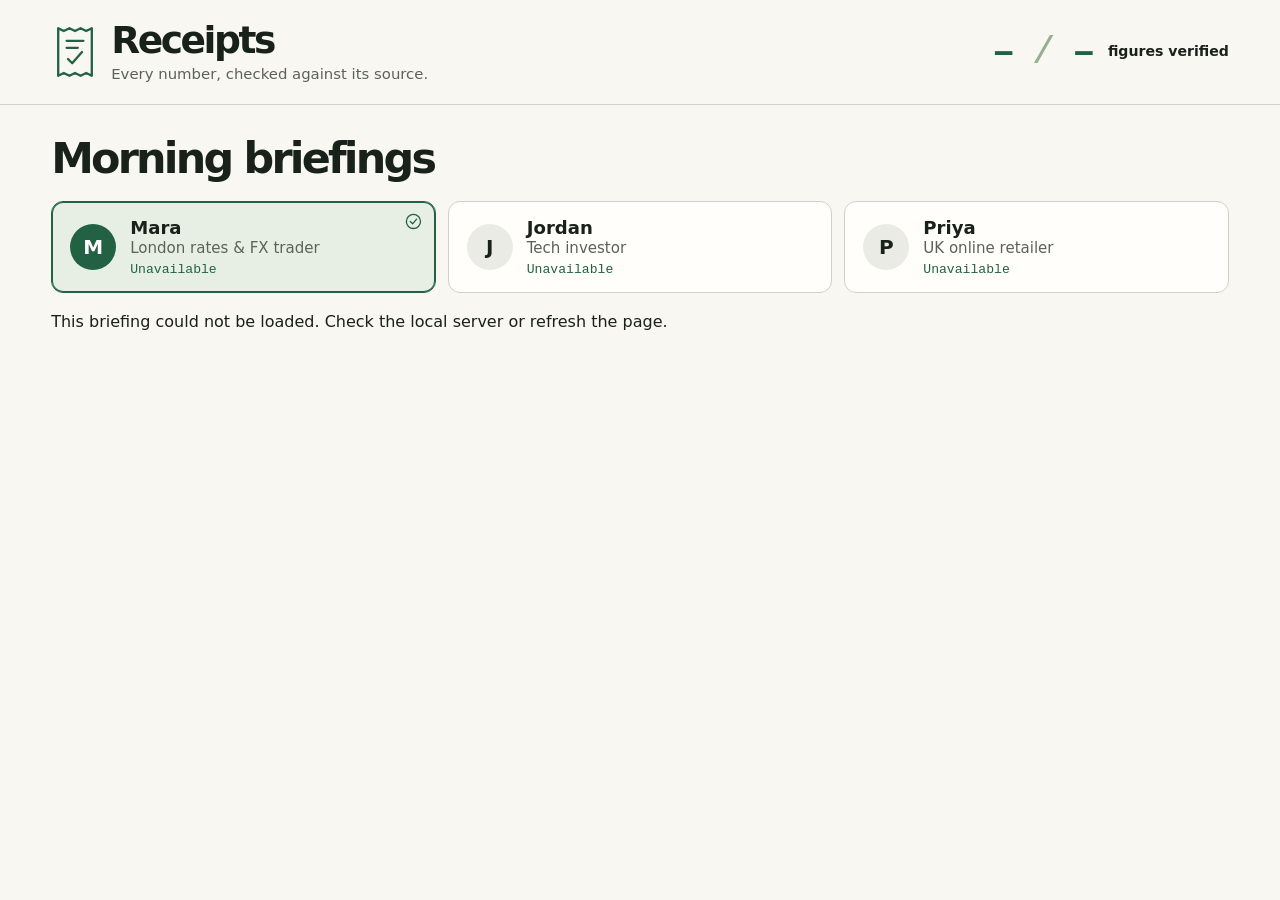
==== commit 3ceb60ee: "Match briefing loudness, sync spoken words and simplify the trust panel" ====
--- a/web/player.html
+++ b/web/player.html
@@ -467,6 +467,56 @@
         background: #eaf2e7;
         border-left-color: var(--green);
       }
+      .word {
+        background: linear-gradient(var(--green), var(--green)) left bottom / 0 2px no-repeat;
+        transition: background-size 65ms ease-out;
+      }
+      .word.speaking {
+        background-size: 100% 2px;
+      }
+      .present .word.speaking {
+        background-size: 100% 3px;
+      }
+      .trust {
+        padding: 20px;
+      }
+      .trust h2 {
+        font-size: 1.4rem;
+      }
+      .trust-list {
+        list-style: none;
+        padding: 0;
+        margin: 12px 0;
+      }
+      .trust-list li {
+        display: grid;
+        grid-template-columns: 20px 1fr;
+        gap: 8px;
+        padding: 10px 0;
+        border-top: 1px solid var(--rule);
+        line-height: 1.45;
+      }
+      .trust-detail {
+        display: block;
+        font-size: 0.92rem;
+        margin-top: 3px;
+      }
+      .audit-link {
+        background: none;
+        padding: 4px 0;
+        color: var(--green);
+        font-size: 0.9rem;
+        text-decoration: underline;
+        text-underline-offset: 3px;
+      }
+      #audit-dialog {
+        background: var(--sheet);
+        border-radius: 12px;
+        padding: 20px;
+      }
+      #audit-dialog .panel-group {
+        margin-top: 14px;
+      }
       .line-time {
         align-self: start;
         color: var(--muted);
@@ -526,10 +576,6 @@
       .chip .icon {
         width: 12px;
         height: 12px;
-      }
-      .audit {
-        display: grid;
-        gap: 14px;
       }
       .panel-group > summary {
         padding: 17px 19px;
@@ -808,10 +854,6 @@
         .layout {
           grid-template-columns: 1fr;
         }
-        .audit {
-          grid-template-columns: 1fr 1fr;
-          align-items: start;
-        }
         .profile {
           padding: 12px;
           gap: 8px;
@@ -1001,9 +1043,6 @@
         }
         .rows {
           max-height: 57dvh;
-        }
-        .audit {
-          grid-template-columns: 1fr;
         }
         .shared {
           margin-top: 18px;
@@ -1159,28 +1198,37 @@
             </div>
             <div class="rows" id="rows"></div>
           </section>
-          <aside class="audit" aria-label="Source checks">
-            <details class="panel-group" id="caught-panel" open>
-              <summary>
-                <span class="summary-main"
-                  ><svg class="icon" aria-hidden="true"><use href="#ico-shield" /></svg>Caught before it
-                  reached your ears</span
-                ><span class="badge" id="caught-count"></span>
-              </summary>
-              <div class="items" id="caught"></div>
-            </details>
-            <details class="panel-group" id="conflict-panel" open>
-              <summary>
-                <span class="summary-main"
-                  ><svg class="icon" aria-hidden="true"><use href="#ico-compare" /></svg>Sources
-                  disagree</span
-                ><span class="badge" id="conflict-count"></span>
-              </summary>
-              <div class="items" id="conflicts"></div>
-            </details>
+          <aside class="panel trust" aria-labelledby="trust-heading">
+            <h2 id="trust-heading">Why you can trust this</h2>
+            <ul class="trust-list" id="trust-list"></ul>
+            <button class="audit-link" id="open-audit" aria-haspopup="dialog">See full audit</button>
           </aside>
         </div>
       </div>
+      <dialog id="audit-dialog" aria-labelledby="audit-title">
+        <header class="ticket-head">
+          <h2 id="audit-title">Full audit</h2>
+          <form method="dialog"><button>Close</button></form>
+        </header>
+        <details class="panel-group" id="caught-panel" open>
+          <summary>
+            <span class="summary-main"
+              ><svg class="icon" aria-hidden="true"><use href="#ico-shield" /></svg>Caught before it
+              reached your ears</span
+            ><span class="badge" id="caught-count"></span>
+          </summary>
+          <div class="items" id="caught"></div>
+        </details>
+        <details class="panel-group" id="conflict-panel" open>
+          <summary>
+            <span class="summary-main"
+              ><svg class="icon" aria-hidden="true"><use href="#ico-compare" /></svg>Sources
+              disagree</span
+            ><span class="badge" id="conflict-count"></span>
+          </summary>
+          <div class="items" id="conflicts"></div>
+        </details>
+      </dialog>
       <section class="shared" id="shared" hidden>
         <h2>One fact, different meanings</h2>
         <div class="facts" id="facts"></div>
@@ -1221,7 +1269,6 @@
       const present = queries.get("present") === "1";
       const reducedMotion = matchMedia("(prefers-reduced-motion: reduce)").matches;
       document.body.classList.toggle("present", present);
-      if (present) $("conflict-panel").open = false;
       const records = new Map();
       let data,
         chapters = [],
@@ -1359,9 +1406,8 @@
       });
       window.addEventListener("scroll", hideCard, { capture: true, passive: true });
       function figureButton(item) {
-        const b = el("button", item.figure, "fig");
+        const b = el("button", null, "fig");
         b.setAttribute("aria-label", item.figure + ", verified by " + item.outlet + ". Show source");
-        b.append(el("sup", "✓"));
         b.setAttribute("aria-controls", "source-card");
         const open = () => showCard(b, item);
         b.onpointerenter = (e) => {
@@ -1399,13 +1445,37 @@
           }
         }
         hits.sort((a, b) => a.at - b.at || b.end - a.end);
+        let wordEnd = 0;
+        const words = (sentence.words || []).map(({ w }, index) => {
+          const start = text.indexOf(w, wordEnd);
+          wordEnd = start + w.length;
+          return { start, end: wordEnd, index };
+        });
+        function appendRange(target, start, end) {
+          let cursor = start;
+          for (const word of words) {
+            if (word.end <= start || word.start >= end) continue;
+            const left = Math.max(start, word.start),
+              right = Math.min(end, word.end);
+            target.append(text.slice(cursor, left));
+            const span = el("span", text.slice(left, right), "word");
+            span.dataset.word = word.index;
+            target.append(span);
+            cursor = right;
+          }
+          target.append(text.slice(cursor, end));
+        }
         let pos = 0;
         for (const h of hits) {
           if (h.at < pos) continue;
-          parent.append(text.slice(pos, h.at), figureButton(h.item));
+          appendRange(parent, pos, h.at);
+          const button = figureButton(h.item);
+          appendRange(button, h.at, h.end);
+          button.append(el("sup", "✓"));
+          parent.append(button);
           pos = h.end;
         }
-        parent.append(text.slice(pos));
+        appendRange(parent, pos, text.length);
       }
       function jump(t) {
         if (!audio.readyState) return;
@@ -1414,6 +1484,7 @@
       }
       function drawTranscript() {
         active = -1;
+        wordKey = "";
         const lines = data.sentences.map((s) => {
           const row = el("article", null, "line"),
             body = el("div"),
@@ -1525,8 +1596,30 @@
           /* The seek control also works without a decoded waveform. */
         }
       }
+      let wordKey = "",
+        wordFrame;
+      function syncWord() {
+        if (!data) return;
+        const time = audio.currentTime;
+        const line = data.sentences.findLastIndex((s) => s.start <= time && time < s.end);
+        const word =
+          data.sentences[line]?.words?.findIndex((w) => w.start <= time && time < w.end) ?? -1;
+        const key = line + "/" + word;
+        if (key === wordKey) return;
+        wordKey = key;
+        rows.querySelectorAll(".speaking").forEach((node) => node.classList.remove("speaking"));
+        if (word >= 0)
+          rows.children[line]
+            .querySelectorAll('[data-word="' + word + '"]')
+            .forEach((node) => node.classList.add("speaking"));
+      }
+      function animateWord() {
+        syncWord();
+        if (!audio.paused && !audio.ended) wordFrame = requestAnimationFrame(animateWord);
+      }
       function sync() {
         if (!data) return;
+        syncWord();
         const time = audio.currentTime,
           end = runtime();
         $("elapsed").textContent = clock(time);
@@ -1566,7 +1659,81 @@
           );
         }
       }
+      function heardInstead(caught) {
+        return data.receipt.find((item) => {
+          const at = caught.sentence.indexOf(item.figure);
+          if (at < 0 || item.figure === caught.figure) return false;
+          const context = caught.sentence.slice(at).split(/\s+/).slice(0, 6);
+          return (
+            context.length >= 4 &&
+            data.sentences.some(
+              (s) =>
+                s.text.includes(context.join(" ")) && s.sources.some((src) => src.link === item.link),
+            )
+          );
+        });
+      }
+      function drawTrust() {
+        const list = $("trust-list");
+        list.replaceChildren();
+        function summary(icon, label) {
+          const li = el("li"),
+            body = el("div");
+          const marker = el("span", icon, "check");
+          marker.setAttribute("aria-hidden", "true");
+          body.append(el("strong", label));
+          li.append(marker, body);
+          list.append(li);
+          return body;
+        }
+        summary(
+          "✓",
+          data.figures_verified +
+            " of " +
+            data.figures_total +
+            " numbers checked against the original articles",
+        );
+        const blocked = data.caught.filter((c) => c.kind === "invented");
+        if (!blocked.length) {
+          summary("✋", "No numbers needed blocking today");
+        } else {
+          const best = blocked.find((c) => heardInstead(c)) || blocked[0];
+          const used = heardInstead(best);
+          const body = summary(
+            "✋",
+            blocked.length + (blocked.length === 1 ? " number blocked" : " numbers blocked"),
+          );
+          const detail = el("span", null, "trust-detail");
+          detail.append("AI draft: ", el("del", best.figure), " — the article didn't support it.");
+          if (used) {
+            detail.append(
+              " → You heard: ",
+              link(used.figure + " (" + used.outlet + ")", used.link),
+              " ✓",
+            );
+          }
+          body.append(detail);
+        }
+        const conflict = data.conflicts.find((c) => ["a", "b"].includes(c.used));
+        if (conflict) {
+          const used = conflict.used,
+            other = used === "a" ? "b" : "a";
+          const body = summary("⚖", "Sources disagreed");
+          const detail = el("span", null, "trust-detail");
+          detail.append(
+            conflict.measure + " · You heard ",
+            link(conflict["value_" + used], conflict["link_" + used]),
+            " from ",
+            conflict["outlet_" + used],
+            ". Another report gave ",
+            link(conflict["value_" + other], conflict["link_" + other]),
+            ".",
+          );
+          body.append(detail);
+        }
+      }
       function drawAudit() {
+        drawTrust();
         const kinds = ["invented", "copied", "miscited"];
         const labels = {
           invented: "Unverified number blocked",
@@ -1589,18 +1756,7 @@
             else p.textContent = c.sentence || "Licensed wording withheld.";
             row.append(el("h3", labels[c.kind]), p);
             if (c.kind === "invented") {
-              const replacement = data.receipt.find((r) => {
-                const at = c.sentence.indexOf(r.figure);
-                if (at < 0 || r.figure === c.figure) return false;
-                const context = c.sentence.slice(at).split(/\s+/).slice(0, 6);
-                return (
-                  context.length >= 4 &&
-                  data.sentences.some(
-                    (s) =>
-                      s.text.includes(context.join(" ")) && s.sources.some((src) => src.link === r.link),
-                  )
-                );
-              });
+              const replacement = heardInstead(c);
               if (replacement)
                 row.append(
                   link("Heard in the briefing · " + replacement.figure, replacement.link, "used-link"),
@@ -1787,7 +1943,11 @@
           $("play").disabled = true;
         }
       };
-      audio.onplay = audio.onpause = updatePlay;
+      audio.onplay = audio.onpause = () => {
+        updatePlay();
+        cancelAnimationFrame(wordFrame);
+        animateWord();
+      };
       audio.ontimeupdate = audio.onseeked = sync;
       audio.onended = () => {
         updatePlay();
@@ -1806,6 +1966,10 @@
         }
       };
       new ResizeObserver(paintWave).observe($("wave"));
+      $("open-audit").onclick = () => {
+        hideCard();
+        $("audit-dialog").showModal();
+      };
       $("receipt-btn").onclick = () => {
         hideCard();
         $("receipt").showModal();
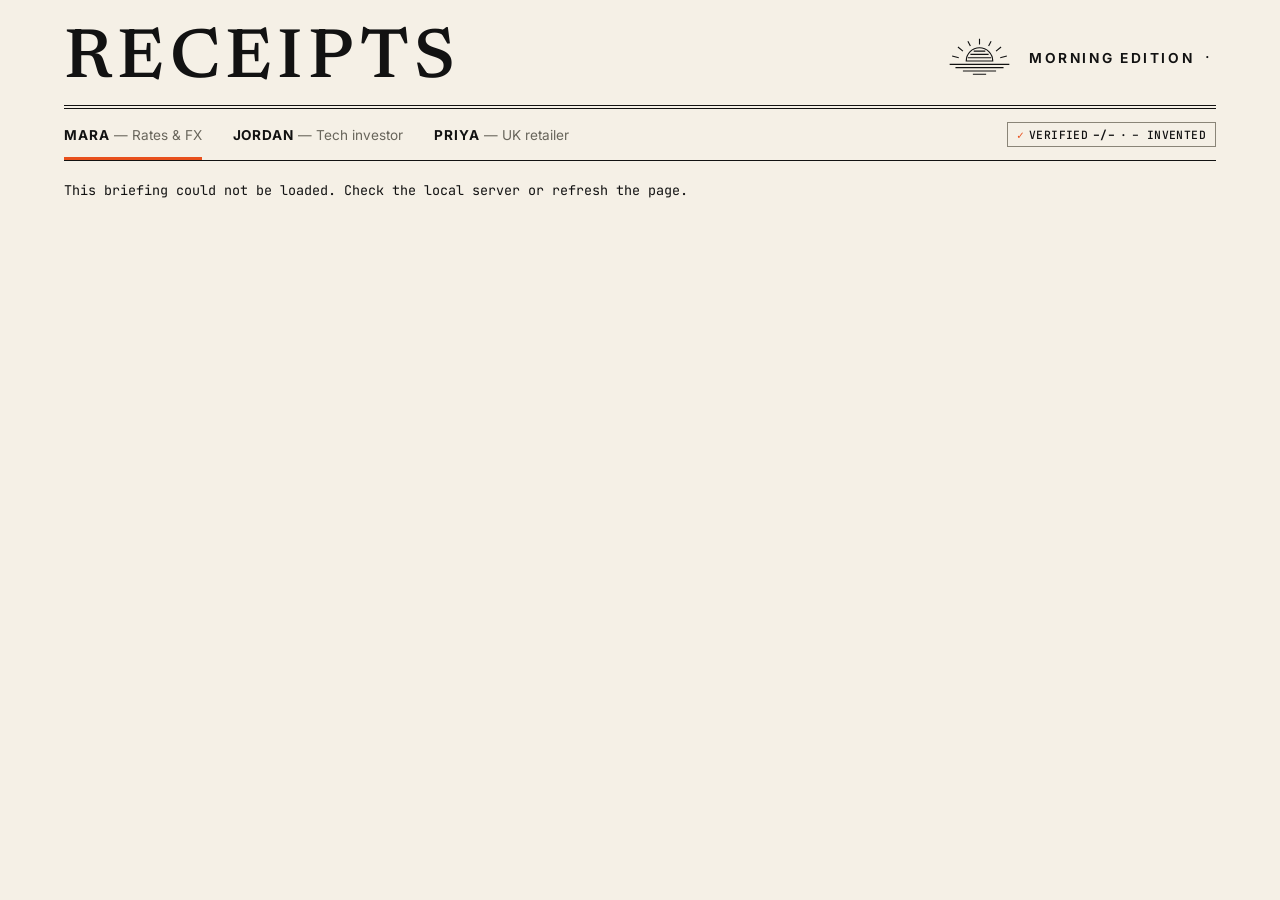
==== commit c4b9551b: "Redesign the audio player as Morning Edition with sentence-level sourcing" ====
--- a/web/player.html
+++ b/web/player.html
@@ -1,1993 +1,129 @@
 <!doctype html>
 <html lang="en">
-  <head>
-    <meta charset="utf-8" />
-    <meta name="viewport" content="width=device-width, initial-scale=1, viewport-fit=cover" />
-    <meta name="theme-color" content="#f8f7f2" />
-    <title>Receipts — Morning briefings</title>
-    <style>
-      :root {
-        color-scheme: light;
-        --paper: #f8f7f2;
-        --sheet: #fffefa;
-        --ink: #18211a;
-        --muted: #5a625a;
-        --rule: #cfd2c8;
-        --green: #226243;
-        --tint: #e7efe4;
-        --mint: #bbebaa;
-        --mono: ui-monospace, "Cascadia Mono", Consolas, "Liberation Mono", monospace;
-        font-family: "Segoe UI", system-ui, sans-serif;
-        color: var(--ink);
-        background: var(--paper);
-      }
-      * {
-        box-sizing: border-box;
-      }
-      body {
-        margin: 0;
-      }
-      button,
-      input {
-        font: inherit;
-      }
-      button,
-      summary {
-        cursor: pointer;
-      }
-      button {
-        color: inherit;
-      }
-      a {
-        color: var(--green);
-        text-underline-offset: 3px;
-      }
-      button:focus-visible,
-      summary:focus-visible,
-      a:focus-visible,
-      input:focus-visible {
-        outline: 3px solid #40895e;
-        outline-offset: 3px;
-      }
-      [hidden] {
-        display: none !important;
-      }
-      h1,
-      h2,
-      h3,
-      p,
-      ol {
-        margin: 0;
-      }
-      button {
-        border: 0;
-      }
-      summary {
-        list-style: none;
-      }
-      summary::-webkit-details-marker {
-        display: none;
-      }
-      .wrap {
-        width: min(1440px, calc(100% - 8vw));
-        margin: auto;
-      }
-      .mono,
-      .small,
-      .counter,
-      .time,
-      .fig,
-      .metric,
-      .badge,
-      .chapter-time {
-        font-family: var(--mono);
-        font-variant-numeric: tabular-nums;
-      }
-      .small {
-        font-size: 0.82rem;
-        color: var(--muted);
-      }
-      .icon {
-        width: 1.18em;
-        height: 1.18em;
-        vertical-align: -0.2em;
-        fill: none;
-        stroke: currentColor;
-        stroke-width: 1.65;
-        stroke-linecap: round;
-        stroke-linejoin: round;
-        flex: none;
-      }
-      .sprite {
-        position: absolute;
-        width: 0;
-        height: 0;
-        overflow: hidden;
-      }
-      header.mast {
-        border-bottom: 1px solid var(--rule);
-      }
-      .mast .wrap,
-      .between,
-      .brand,
-      .meter,
-      .summary-main,
-      .profile,
-      .play-title,
-      .control,
-      .deckfoot,
-      .ticket-head {
-        display: flex;
-        align-items: center;
-      }
-      .between,
-      .mast .wrap,
-      .deckfoot,
-      .ticket-head {
-        justify-content: space-between;
-        gap: 1rem;
-      }
-      .mast .wrap {
-        min-height: 104px;
-      }
-      .brand {
-        gap: 12px;
-      }
-      .brand-mark {
-        width: 48px;
-        height: 56px;
-        color: var(--green);
-      }
-      .wordmark {
-        font-weight: 790;
-        letter-spacing: -0.065em;
-        font-size: 2.35rem;
-        line-height: 1.04;
-      }
-      .tagline {
-        font-size: 0.93rem;
-        color: var(--muted);
-        margin-top: 4px;
-      }
-      .meter {
-        gap: 16px;
-      }
-      .counter {
-        font-size: clamp(2.2rem, 3.1vw, 3.4rem);
-        font-weight: 660;
-        letter-spacing: -0.095em;
-        white-space: nowrap;
-        color: var(--green);
-      }
-      .counter i {
-        font-style: normal;
-        font-weight: 350;
-        color: #94af92;
-      }
-      .meter-copy {
-        line-height: 1.5;
-        font-size: 0.88rem;
-      }
-      .meter-copy strong {
-        display: block;
-      }
-      .verified {
-        color: var(--green);
-      }
-      .check {
-        font-weight: 800;
-        color: var(--green);
-      }
-      main {
-        padding: 30px 0 42px;
-      }
-      h1 {
-        font-size: clamp(2rem, 3.35vw, 3.65rem);
-        letter-spacing: -0.065em;
-        line-height: 1.1;
-        font-weight: 740;
-      }
-      h2 {
-        font-size: 1.7rem;
-        letter-spacing: -0.05em;
-        line-height: 1.15;
-      }
-      h3 {
-        font-size: 1.05rem;
-        letter-spacing: -0.02em;
-      }
-      .edition {
-        display: flex;
-        align-items: center;
-        gap: 8px;
-        text-align: right;
-      }
-      .profiles {
-        display: grid;
-        grid-template-columns: repeat(3, minmax(0, 1fr));
-        gap: 12px;
-        margin: 19px 0;
-      }
-      .profile {
-        position: relative;
-        gap: 14px;
-        text-align: left;
-        border: 1px solid var(--rule);
-        border-radius: 12px;
-        padding: 15px 18px;
-        background: var(--sheet);
-        min-width: 0;
-      }
-      .profile:hover {
-        border-color: var(--green);
-      }
-      .profile[aria-pressed="true"] {
-        background: var(--tint);
-        border-color: var(--green);
-        box-shadow: inset 0 0 0 1px var(--green);
-      }
-      .avatar {
-        display: grid;
-        place-items: center;
-        border-radius: 50%;
-        height: 46px;
-        width: 46px;
-        flex: none;
-        background: #eaebe5;
-        font-weight: 680;
-        font-size: 1.25rem;
-      }
-      .profile[aria-pressed="true"] .avatar {
-        color: white;
-        background: var(--green);
-      }
-      .profile-name {
-        display: block;
-        font-weight: 720;
-        font-size: 1.13rem;
-      }
-      .role {
-        display: block;
-        font-size: 0.94rem;
-        color: var(--muted);
-        margin: 1px 0 5px;
-      }
-      .profile-meta {
-        display: block;
-        color: var(--green);
-        font: 0.82rem var(--mono);
-      }
-      .chosen {
-        display: none;
-        position: absolute;
-        right: 12px;
-        top: 10px;
-        color: var(--green);
-      }
-      .profile[aria-pressed="true"] .chosen {
-        display: block;
-      }
-      .deck {
-        background: #192b22;
-        color: white;
-        border-radius: 16px;
-        overflow: hidden;
-      }
-      .deck-main {
-        display: grid;
-        grid-template-columns: minmax(240px, 0.75fr) minmax(0, 1.8fr);
-        align-items: center;
-        gap: 32px;
-        padding: 24px 28px;
-      }
-      .control {
-        gap: 18px;
-      }
-      .play {
-        background: var(--mint);
-        color: #13291a;
-        width: 60px;
-        height: 60px;
-        border-radius: 50%;
-        display: grid;
-        place-items: center;
-        flex: none;
-      }
-      .play:hover {
-        background: #d1f4c7;
-      }
-      .play .icon {
-        width: 25px;
-        height: 25px;
-        fill: currentColor;
-        stroke-width: 1;
-      }
-      .play:disabled {
-        opacity: 0.6;
-      }
-      .deck h2 {
-        font-size: clamp(1.4rem, 2.1vw, 2.25rem);
-        letter-spacing: -0.055em;
-      }
-      .time {
-        display: block;
-        color: #d1e3d3;
-        font-size: 0.91rem;
-        margin-top: 5px;
-      }
-      .wave-wrap {
-        min-width: 0;
-      }
-      .wave {
-        height: 52px;
-        position: relative;
-        border-radius: 4px;
-        isolation: isolate;
-      }
-      .wave canvas,
-      .wave input,
-      .markers {
-        position: absolute;
-        inset: 0;
-        width: 100%;
-        height: 100%;
-        margin: 0;
-      }
-      .wave input {
-        opacity: 0;
-        cursor: pointer;
-        z-index: 2;
-      }
-      .wave:focus-within {
-        outline: 2px solid var(--mint);
-        outline-offset: 3px;
-      }
-      .markers {
-        pointer-events: none;
-        z-index: 1;
-      }
-      .marker {
-        position: absolute;
-        top: 0;
-        height: 100%;
-        border-left: 1px dashed #daecd4;
-      }
-      .wave::after {
-        content: "";
-        position: absolute;
-        top: 0;
-        bottom: 0;
-        left: var(--at, 0%);
-        border-left: 2px solid white;
-        pointer-events: none;
-      }
-      .deckfoot {
-        padding: 9px 28px;
-        border-top: 1px solid #526456;
-        color: #e0eee1;
-        font-size: 0.9rem;
-      }
-      .current {
-        overflow: hidden;
-        text-overflow: ellipsis;
-        white-space: nowrap;
-      }
-      .deckfoot .icon {
-        color: var(--mint);
-        margin-right: 7px;
-      }
-      .chapter-toggle {
-        white-space: nowrap;
-        background: none;
-        color: white;
-        padding: 7px 0;
-      }
-      .chapter-toggle .icon {
-        margin: 0 0 0 3px;
-      }
-      .chapters {
-        padding: 4px 24px 16px;
-        list-style: none;
-        max-height: 270px;
-        overflow: auto;
-      }
-      .chapters button {
-        display: flex;
-        align-items: baseline;
-        width: 100%;
-        gap: 16px;
-        text-align: left;
-        background: none;
-        color: #e6eee7;
-        border-top: 1px solid #405446;
-        padding: 9px 4px;
-      }
-      .chapters button[aria-current="true"] {
-        color: var(--mint);
-      }
-      .chapter-time {
-        flex: none;
-        font-size: 0.85rem;
-      }
-      .layout {
-        display: grid;
-        grid-template-columns: minmax(0, 1.65fr) minmax(320px, 1fr);
-        gap: 24px;
-        margin-top: 24px;
-        align-items: start;
-      }
-      .panel,
-      .panel-group {
-        background: var(--sheet);
-        border: 1px solid var(--rule);
-        border-radius: 14px;
-        min-width: 0;
-      }
-      .panel-head {
-        padding: 18px 21px;
-        border-bottom: 1px solid var(--rule);
-      }
-      .receipt-btn {
-        display: inline-flex;
-        align-items: center;
-        gap: 7px;
-        padding: 10px 15px;
-        border-radius: 7px;
-        background: var(--ink);
-        color: white;
-        font-weight: 620;
-        white-space: nowrap;
-      }
-      .receipt-btn:hover {
-        background: var(--green);
-      }
-      .rows {
-        position: relative;
-        max-height: 560px;
-        overflow: auto;
-        overscroll-behavior: contain;
-        border-radius: 0 0 14px 14px;
-        scrollbar-color: #b5c4b8 transparent;
-        scrollbar-width: thin;
-      }
-      .line {
-        position: relative;
-        display: grid;
-        grid-template-columns: 3.25rem minmax(0, 1fr);
-        gap: 11px;
-        padding: 13px 18px;
-        border-bottom: 1px solid #e0e1d9;
-        border-left: 3px solid transparent;
-        transition: background 0.2s;
-      }
-      .line:last-child {
-        border-bottom: 0;
-      }
-      .line.active {
-        background: #eaf2e7;
-        border-left-color: var(--green);
-      }
-      .word {
-        background: linear-gradient(var(--green), var(--green)) left bottom / 0 2px no-repeat;
-        transition: background-size 65ms ease-out;
-      }
-      .word.speaking {
-        background-size: 100% 2px;
-      }
-      .present .word.speaking {
-        background-size: 100% 3px;
-      }
-      .trust {
-        padding: 20px;
-      }
-      .trust h2 {
-        font-size: 1.4rem;
-      }
-      .trust-list {
-        list-style: none;
-        padding: 0;
-        margin: 12px 0;
-      }
-      .trust-list li {
-        display: grid;
-        grid-template-columns: 20px 1fr;
-        gap: 8px;
-        padding: 10px 0;
-        border-top: 1px solid var(--rule);
-        line-height: 1.45;
-      }
-      .trust-detail {
-        display: block;
-        font-size: 0.92rem;
-        margin-top: 3px;
-      }
-      .audit-link {
-        background: none;
-        padding: 4px 0;
-        color: var(--green);
-        font-size: 0.9rem;
-        text-decoration: underline;
-        text-underline-offset: 3px;
-      }
-      #audit-dialog {
-        background: var(--sheet);
-        border-radius: 12px;
-        padding: 20px;
-      }
-      #audit-dialog .panel-group {
-        margin-top: 14px;
-      }
-      .line-time {
-        align-self: start;
-        color: var(--muted);
-        background: none;
-        text-align: left;
-        padding: 5px 0;
-        font: 0.82rem var(--mono);
-      }
-      .line p {
-        font-size: 1.09rem;
-        line-height: 1.65;
-        cursor: pointer;
-      }
-      .fig {
-        font-size: 0.92em;
-        display: inline;
-        padding: 0 3px;
-        border-radius: 4px;
-        color: var(--green);
-        background: #e2eddd;
-        white-space: nowrap;
-        font-weight: 650;
-        line-height: 1.3;
-      }
-      .fig sup {
-        font: 0.62em var(--mono);
-        vertical-align: super;
-        margin-left: 2px;
-      }
-      .sources {
-        display: flex;
-        flex-wrap: wrap;
-        gap: 5px;
-        margin-top: 5px;
-      }
-      .chip {
-        display: inline-flex;
-        align-items: center;
-        gap: 4px;
-        max-width: 100%;
-        border: 1px solid var(--rule);
-        border-radius: 4px;
-        padding: 3px 6px;
-        text-decoration: none;
-        color: var(--muted);
-        font-size: 0.78rem;
-      }
-      .chip span {
-        overflow: hidden;
-        text-overflow: ellipsis;
-        white-space: nowrap;
-      }
-      .chip:hover {
-        text-decoration: underline;
-        color: var(--green);
-      }
-      .chip .icon {
-        width: 12px;
-        height: 12px;
-      }
-      .panel-group > summary {
-        padding: 17px 19px;
-        display: flex;
-        justify-content: space-between;
-        align-items: center;
-        gap: 10px;
-        font-size: 1.08rem;
-        font-weight: 690;
-        letter-spacing: -0.025em;
-      }
-      .summary-main {
-        gap: 9px;
-      }
-      .summary-main > .icon {
-        color: var(--green);
-      }
-      .badge {
-        border: 1px solid var(--rule);
-        border-radius: 4px;
-        padding: 2px 6px;
-        font-size: 0.78rem;
-        color: var(--muted);
-      }
-      details[open] > summary .chev,
-      .chapter-toggle[aria-expanded="true"] .chev {
-        transform: rotate(180deg);
-      }
-      .items {
-        padding: 0 18px 14px;
-        max-height: 325px;
-        overflow: auto;
-      }
-      .audit-row {
-        border-top: 1px solid var(--rule);
-        padding: 12px 0;
-      }
-      .audit-row:last-child {
-        padding-bottom: 0;
-      }
-      .audit-row p {
-        line-height: 1.48;
-        margin-top: 6px;
-      }
-      .diff {
-        border-left: 2px solid #a2aca1;
-        padding-left: 10px;
-        color: var(--muted);
-      }
-      del {
-        color: #9e342e;
-        background: #f9eae7;
-        text-decoration-thickness: 2px;
-      }
-      .compare {
-        display: grid;
-        grid-template-columns: repeat(2, minmax(0, 1fr));
-        gap: 8px;
-        margin: 9px 0;
-      }
-      .reading {
-        background: #f4f4ed;
-        border-radius: 6px;
-        padding: 9px 11px;
-        overflow-wrap: anywhere;
-      }
-      .reading.used {
-        background: var(--tint);
-        box-shadow: inset 0 0 0 1px #92b998;
-      }
-      .reading strong {
-        font: 650 1.2rem var(--mono);
-        display: block;
-      }
-      .reading a {
-        font-size: 0.86rem;
-      }
-      .explain {
-        font-size: 0.89rem;
-        color: var(--muted);
-      }
-      .shared {
-        margin-top: 26px;
-      }
-      .shared h2 {
-        margin-bottom: 14px;
-      }
-      .facts {
-        display: grid;
-        grid-template-columns: repeat(auto-fit, minmax(min(100%, 320px), 1fr));
-        gap: 12px;
-      }
-      .fact {
-        padding: 15px;
-      }
-      .fact .metric {
-        font-size: 1.55rem;
-        font-weight: 650;
-        color: var(--green);
-      }
-      .fact h3 {
-        margin: 5px 0 12px;
-      }
-      .angles {
-        display: grid;
-        grid-template-columns: 1fr 1fr;
-        gap: 12px;
-      }
-      .angles > div + div {
-        border-left: 1px solid var(--rule);
-        padding-left: 12px;
-      }
-      .angles p {
-        margin-top: 5px;
-        font-size: 0.92rem;
-        line-height: 1.5;
-      }
-      mark {
-        color: var(--green);
-        background: var(--tint);
-        font-weight: 700;
-      }
-      .foot {
-        border-top: 1px solid var(--rule);
-        padding: 18px 0 28px;
-      }
-      .foot strong,
-      .foot small {
-        display: block;
-      }
-      .foot small {
-        color: var(--muted);
-        margin-top: 4px;
-      }
-      .popover {
-        position: fixed;
-        z-index: 5;
-        width: min(315px, calc(100vw - 24px));
-        background: var(--sheet);
-        border: 1px solid var(--green);
-        border-radius: 9px;
-        padding: 14px;
-        box-shadow: 0 8px 24px #17271c25;
-      }
-      .popover a {
-        display: block;
-        margin-top: 6px;
-        line-height: 1.4;
-      }
-      .status {
-        margin: 14px 0;
-      }
-      dialog {
-        padding: 0;
-        border: 0;
-        background: transparent;
-        width: min(530px, calc(100% - 32px));
-        max-height: 88dvh;
-        overflow: auto;
-        color: var(--ink);
-      }
-      dialog::backdrop {
-        background: #101b15a8;
-      }
-      .ticket {
-        background: #fffef6;
-        padding: 23px 24px 32px;
-        font-family: var(--mono);
-        border-top: 3px solid var(--ink);
-        mask:
-          linear-gradient(#000 0 0) top/calc(100% + 1px) calc(100% - 9px) no-repeat,
-          conic-gradient(from -45deg at 50% 100%, #000 90deg, transparent 0) bottom/18px 10px repeat-x;
-      }
-      .ticket-head button {
-        background: transparent;
-        border: 1px solid var(--rule);
-        border-radius: 4px;
-        padding: 5px 10px;
-      }
-      .ticket-meta {
-        margin: 8px 0 14px;
-      }
-      .ticket ol {
-        list-style: none;
-        padding: 0;
-        border-block: 2px dashed #849484;
-      }
-      .ticket li {
-        padding: 9px 0;
-        display: grid;
-        align-items: baseline;
-        grid-template-columns: minmax(4ch, auto) 1fr auto;
-        gap: 9px;
-        border-bottom: 1px dotted var(--rule);
-        font-size: 0.88rem;
-        overflow-wrap: anywhere;
-      }
-      .ticket li a {
-        display: block;
-        font-size: 0.8rem;
-      }
-      .ticket-total {
-        display: grid;
-        grid-template-columns: 1fr auto;
-        gap: 5px;
-        margin: 13px 0;
-      }
-      .barcode {
-        width: 142px;
-        height: 28px;
-        margin: 14px auto 8px;
-        background: repeating-linear-gradient(
-          90deg,
-          #142019 0 2px,
-          transparent 2px 4px,
-          #142019 4px 5px,
-          transparent 5px 8px,
-          #142019 8px 12px,
-          transparent 12px 15px,
-          #142019 15px 17px,
-          transparent 17px 20px
-        );
-      }
-      .thanks {
-        text-align: center;
-        font-size: 0.83rem;
-        letter-spacing: 0.09em;
-      }
-      dialog[open] .ticket {
-        animation: unfold 0.26s ease-out;
-        transform-origin: top;
-      }
-      @keyframes unfold {
-        from {
-          transform: translateY(-15px) scaleY(0.94);
-          opacity: 0.25;
-        }
-      }
-      .present .shared,
-      .present .foot {
-        display: none;
-      }
-      .present .line p {
-        font-size: 1.45rem;
-      }
-      .present .rows {
-        max-height: 60vh;
-      }
-      .present .deck h2 {
-        font-size: 2.25rem;
-      }
-      .present .profile-name {
-        font-size: 1.28rem;
-      }
-      @media (min-width: 1550px) {
-        main {
-          padding-top: 38px;
-        }
-        .profiles {
-          margin: 22px 0;
-        }
-        .profile {
-          padding: 18px 21px;
-        }
-        .deck-main {
-          padding: 28px 32px;
-        }
-        .line p {
-          font-size: 1.19rem;
-        }
-        .panel-head {
-          padding: 20px 24px;
-        }
-      }
-      @media (max-width: 900px) {
-        .layout {
-          grid-template-columns: 1fr;
-        }
-        .profile {
-          padding: 12px;
-          gap: 8px;
-        }
-        .avatar {
-          width: 38px;
-          height: 38px;
-        }
-        .deck-main {
-          gap: 16px;
-        }
-        .wrap {
-          width: calc(100% - 36px);
-        }
-      }
-      @media (max-width: 640px) {
-        .wrap {
-          width: calc(100% - 28px);
-        }
-        .mast .wrap {
-          min-height: 78px;
-          gap: 8px;
-        }
-        .brand {
-          gap: 6px;
-        }
-        .brand-mark {
-          width: 29px;
-          height: 39px;
-        }
-        .wordmark {
-          font-size: 1.6rem;
-        }
-        .tagline {
-          max-width: 170px;
-          font-size: 0.77rem;
-          line-height: 1.2;
-        }
-        .meter {
-          display: block;
-          text-align: right;
-          flex: none;
-        }
-        .counter {
-          font-size: 1.65rem;
-        }
-        .meter-copy {
-          font-size: 0.72rem;
-        }
-        .meter-copy strong {
-          display: inline;
-        }
-        .meter-copy span {
-          display: block;
-        }
-        .meter-copy strong::after {
-          content: "";
-        }
-        main {
-          padding: 19px 0 25px;
-        }
-        h1 {
-          font-size: 1.95rem;
-        }
-        .edition {
-          font-size: 0.72rem;
-          max-width: 92px;
-        }
-        .edition .icon {
-          display: none;
-        }
-        .profiles {
-          grid-template-columns: 1fr;
-          gap: 6px;
-          margin: 13px 0 16px;
-        }
-        .profile {
-          min-height: 57px;
-          gap: 10px;
-          padding: 8px 11px;
-        }
-        .profile-info {
-          display: grid;
-          grid-template-columns: 1fr auto;
-          align-items: center;
-          flex: 1;
-          column-gap: 4px;
-        }
-        .profile-name {
-          font-size: 1rem;
-        }
-        .role {
-          grid-column: 1;
-          font-size: 0.82rem;
-          margin: 0;
-        }
-        .profile-meta {
-          grid-column: 2;
-          grid-row: 1/3;
-          font-size: 0.73rem;
-        }
-        .chosen {
-          display: none !important;
-        }
-        .avatar {
-          width: 34px;
-          height: 34px;
-          font-size: 1rem;
-        }
-        .deck {
-          position: fixed;
-          z-index: 3;
-          left: 0;
-          right: 0;
-          bottom: 0;
-          border-radius: 15px 15px 0 0;
-          padding-bottom: env(safe-area-inset-bottom);
-          box-shadow: 0 -4px 18px #19302320;
-        }
-        .deck-main {
-          grid-template-columns: auto minmax(0, 1fr);
-          gap: 12px;
-          padding: 11px 14px 7px;
-        }
-        .control {
-          gap: 9px;
-        }
-        .play {
-          width: 43px;
-          height: 43px;
-        }
-        .play .icon {
-          width: 19px;
-          height: 19px;
-        }
-        .deck h2,
-        .present .deck h2 {
-          font-size: 1.04rem;
-        }
-        .time {
-          font-size: 0.74rem;
-          margin-top: 3px;
-        }
-        .wave {
-          height: 36px;
-        }
-        .deckfoot {
-          padding: 2px 14px;
-          font-size: 0.78rem;
-          gap: 8px;
-        }
-        .deckfoot .current > .icon {
-          display: none;
-        }
-        .chapter-toggle {
-          min-height: 32px;
-        }
-        .chapters {
-          max-height: 34dvh;
-          padding: 0 14px 10px;
-        }
-        .layout {
-          margin-top: 0;
-          gap: 14px;
-        }
-        .panel-head {
-          padding: 12px;
-        }
-        .panel-head h2,
-        .shared h2 {
-          font-size: 1.35rem;
-        }
-        .receipt-btn {
-          padding: 9px 10px;
-          font-size: 0.84rem;
-        }
-        .line {
-          padding: 10px 10px;
-          grid-template-columns: 2.5rem 1fr;
-          gap: 5px;
-        }
-        .line p {
-          font-size: 1rem;
-        }
-        .line-time {
-          font-size: 0.73rem;
-        }
-        .rows {
-          max-height: 57dvh;
-        }
-        .shared {
-          margin-top: 18px;
-        }
-        .foot {
-          padding-bottom: 12px;
-        }
-        body {
-          padding-bottom: calc(105px + env(safe-area-inset-bottom));
-        }
-        .ticket {
-          padding-inline: 16px;
-        }
-        .ticket-head h2 {
-          font-size: 1.4rem;
-        }
-        .present .line p {
-          font-size: 1.15rem;
-        }
-      }
-      @media (prefers-reduced-motion: reduce) {
-        *,
-        *::before,
-        *::after {
-          animation: none !important;
-          transition: none !important;
-          scroll-behavior: auto !important;
-        }
-      }
-      .line > div {
-        min-width: 0;
-      }
-      .used-link {
-        display: inline-block;
-        margin-top: 6px;
-        font-size: 0.92rem;
-      }
-      .panel-group > summary::after {
-        content: "";
-        width: 7px;
-        height: 7px;
-        flex: none;
-        border: solid var(--muted);
-        border-width: 0 1.5px 1.5px 0;
-        transform: rotate(45deg);
-      }
-      .panel-group[open] > summary::after {
-        transform: rotate(225deg);
-      }
-      .panel-group .badge {
-        margin-left: auto;
-      }
-    </style>
-  </head>
-  <body>
-    <svg class="sprite" xmlns="http://www.w3.org/2000/svg" aria-hidden="true">
-      <symbol id="ico-receipt" viewBox="0 0 32 40">
-        <path
-          d="M4 3l4 2 4-2 4 2 4-2 4 2 4-2v34l-4-2-4 2-4-2-4 2-4-2-4 2zM10 12h12m-12 5h8m-7 8 3 3 7-8"
-        />
-      </symbol>
-      <symbol id="ico-play" viewBox="0 0 24 24"><path d="m7 4 13 8-13 8z" /></symbol>
-      <symbol id="ico-pause" viewBox="0 0 24 24"><path d="M6 5h4v14H6zm8 0h4v14h-4z" /></symbol>
-      <symbol id="ico-chapters" viewBox="0 0 24 24">
-        <path d="M8 6h13M8 12h13M8 18h13M3 6h1m-1 6h1m-1 6h1" />
-      </symbol>
-      <symbol id="ico-chevron" viewBox="0 0 24 24"><path d="m6 9 6 6 6-6" /></symbol>
-      <symbol id="ico-date" viewBox="0 0 24 24"><path d="M4 5h16v15H4zM4 10h16M8 3v4m8-4v4" /></symbol>
-      <symbol id="ico-link" viewBox="0 0 24 24"><path d="M13 5h6v6m0-6-9 9m0-7H5v12h12v-5" /></symbol>
-      <symbol id="ico-check" viewBox="0 0 24 24">
-        <circle cx="12" cy="12" r="9" />
-        <path d="m8 12 3 3 5-6" />
-      </symbol>
-      <symbol id="ico-shield" viewBox="0 0 24 24">
-        <path d="M12 3 4 6v5c0 6 5 9 8 10 3-1 8-4 8-10V6zM8.5 12l2.5 2.5 4.5-5" />
-      </symbol>
-      <symbol id="ico-compare" viewBox="0 0 24 24"><path d="M3 7h17l-4-4m5 14H4l4 4" /></symbol>
-    </svg>
-    <header class="mast">
-      <div class="wrap">
-        <div class="brand">
-          <svg class="icon brand-mark" aria-hidden="true"><use href="#ico-receipt" /></svg>
-          <div>
-            <div class="wordmark">Receipts</div>
-            <p class="tagline">Every number, checked against its source.</p>
+<head>
+  <meta charset="utf-8">
+  <meta name="viewport" content="width=device-width,initial-scale=1,viewport-fit=cover">
+  <meta name="theme-color" content="#F5F0E6">
+  <title>Receipts — Morning Edition</title>
+  <link rel="preload" href="fonts/newsreader-latin-wght-normal.woff2" as="font" type="font/woff2" crossorigin>
+  <link rel="stylesheet" href="player.css">
+</head>
+<body>
+  <svg class="sprite" xmlns="http://www.w3.org/2000/svg" aria-hidden="true">
+    <symbol id="ico-play" viewBox="0 0 24 24"><path d="m7 4 13 8-13 8z"/></symbol>
+    <symbol id="ico-pause" viewBox="0 0 24 24"><path d="M6 4h4v16H6zm8 0h4v16h-4z"/></symbol>
+    <symbol id="ico-chapters" viewBox="0 0 24 24"><path d="M8 6h13M8 12h13M8 18h13M3 6h1m-1 6h1m-1 6h1"/></symbol>
+    <symbol id="ico-receipt" viewBox="0 0 24 24"><path d="m5 3 2 1.5L9 3l3 1.5L15 3l2 1.5L19 3v18l-2-1.5-2 1.5-3-1.5L9 21l-2-1.5L5 21zM8 8h8m-8 4h8m-8 4h4"/></symbol>
+    <symbol id="ico-transcript" viewBox="0 0 24 24"><path d="M5 3h10l4 4v14H5zM14 3v5h5M8 12h8m-8 4h6"/></symbol>
+    <symbol id="ico-link" viewBox="0 0 24 24"><path d="M5 19 19 5M7 5h12v12"/></symbol>
+    <symbol id="ico-chevron" viewBox="0 0 24 24"><path d="m5 9 7 7 7-7"/></symbol>
+    <symbol id="ico-next" viewBox="0 0 24 24"><path d="M4 12h16m-7-7 7 7-7 7"/></symbol>
+  </svg>
+
+  <header class="page">
+    <div class="masthead">
+      <h1 class="wordmark">RECEIPTS</h1>
+      <div class="dateline">
+        <svg class="sunrise" viewBox="0 0 76 48" fill="none" stroke="currentColor" aria-hidden="true">
+          <g stroke-width="1.35"><path d="M2 33h72M9 37h58M18 41h40M30 45h16M22 29a16 16 0 0 1 32 0z"/>
+          <path d="M38 2v7m-14-4 3 6M12 12l6 5M5 23l8 2M52 5l-3 6m15 1-6 5m13 6-8 2M24 25h28m-25-4h22m-18-4h14"/></g>
+        </svg>
+        <div><b>Morning Edition</b><span class="date-dot"> · </span><time id="edition"></time></div>
+      </div>
+    </div>
+    <div class="sections">
+      <nav class="profiles" id="profiles" aria-label="Listener editions"></nav>
+      <div class="seal" id="meter"><span class="check" aria-hidden="true">✓</span> Verified <b id="ratio">–/–</b><span>·</span><span id="invented">– invented</span></div>
+    </div>
+  </header>
+
+  <main class="page">
+    <p id="status" role="status">Loading the morning edition…</p>
+    <div id="briefing" hidden>
+      <audio id="audio" preload="metadata"></audio>
+      <div class="spread">
+        <section class="stage" aria-labelledby="deck-title">
+          <div class="lead">
+            <div class="stage-top">
+              <span class="air-label"><span class="air-dot"></span>Now playing</span>
+              <div class="chapter-picker">
+                <button id="chapter-toggle" aria-expanded="false" aria-controls="chapters">
+                  Chapters <span id="chapter-count"></span><svg class="icon"><use href="#ico-chevron"/></svg>
+                </button>
+                <ol id="chapters" hidden></ol>
+              </div>
+            </div>
+            <h2 id="deck-title"></h2>
+            <div id="current" class="chapter-title"></div>
+            <p id="lyric" aria-label="Current sentence"></p>
           </div>
-        </div>
-        <div class="meter" id="meter">
-          <div class="counter" aria-hidden="true">
-            <span id="verified">–</span> <i>/</i> <span id="total">–</span>
+          <div class="context" aria-label="Surrounding sentences">
+            <div id="previous-row"><span>Previous</span><p id="previous"></p></div>
+            <div id="next-row"><span>Next</span><p id="next"></p></div>
           </div>
-          <div class="meter-copy">
-            <strong>figures verified</strong> <span class="verified" id="invented"></span>
+          <div class="transport" role="group" aria-label="Audio player">
+            <button class="play" id="play" aria-label="Play briefing" disabled></button>
+            <span class="clock" id="elapsed">0:00</span>
+            <div id="track">
+              <div class="rail"><div class="played"></div><div id="markers"></div></div>
+              <input type="range" id="seek" min="0" max="100" value="0" step="0.01" aria-label="Seek through briefing">
+            </div>
+            <span class="clock" id="duration"></span>
           </div>
+          <div class="actions">
+            <button id="transcript-btn" aria-haspopup="dialog"><svg class="icon"><use href="#ico-transcript"/></svg>Full transcript</button>
+            <button id="receipt-btn" aria-haspopup="dialog"><svg class="icon"><use href="#ico-receipt"/></svg>Your receipt</button>
+          </div>
+        </section>
+        <aside class="margin">
+          <section class="evidence" aria-labelledby="evidence-title">
+            <div class="section-rule"><h2 id="evidence-title">Sources for this sentence</h2><svg class="icon"><use href="#ico-transcript"/></svg></div>
+            <div id="evidence"></div>
+          </section>
+          <section class="trust" aria-labelledby="trust-heading">
+            <div class="trust-head">
+              <h2 id="trust-heading">Why you can trust this</h2>
+              <div class="trust-stamp"><span><b class="check">✓</b> <strong id="trust-ratio"></strong></span> verified</div>
+            </div>
+            <ul id="trust-list"></ul>
+            <button class="text-button" id="open-audit" aria-haspopup="dialog">See full audit <svg class="icon"><use href="#ico-next"/></svg></button>
+          </section>
+        </aside>
+      </div>
+    </div>
+    <section class="shared" id="shared" aria-labelledby="shared-title" hidden>
+      <div class="shared-head">
+        <h2 id="shared-title">One fact, <em>different meanings</em></h2>
+        <div class="fact-nav" aria-label="Browse shared facts">
+          <button id="fact-prev" aria-label="Previous shared fact"><svg class="icon"><use href="#ico-next"/></svg></button>
+          <span id="fact-count"></span>
+          <button id="fact-next" aria-label="Next shared fact"><svg class="icon"><use href="#ico-next"/></svg></button>
         </div>
       </div>
-    </header>
-    <main class="wrap">
-      <div class="between">
-        <h1>Morning briefings</h1>
-        <time id="edition" class="small edition"></time>
-      </div>
-      <div class="profiles" id="profiles" role="group" aria-label="Choose a listener"></div>
-      <p class="status" role="status" id="status">Loading the briefings…</p>
-      <div id="briefing" hidden>
-        <section class="deck" aria-labelledby="deck-title">
-          <audio id="audio" preload="metadata"></audio>
-          <div class="deck-main">
-            <div class="control">
-              <button class="play" id="play" aria-label="Play briefing" disabled></button>
-              <div>
-                <h2 id="deck-title"></h2>
-                <span class="time"><span id="elapsed">0:00</span> / <span id="duration"></span></span>
-              </div>
-            </div>
-            <div class="wave-wrap">
-              <div class="wave" id="wave">
-                <canvas id="signal" aria-hidden="true"></canvas>
-                <div class="markers" id="markers" aria-hidden="true"></div>
-                <input
-                  id="seek"
-                  type="range"
-                  min="0"
-                  max="100"
-                  value="0"
-                  step="0.1"
-                  aria-label="Seek through briefing"
-                />
-              </div>
-            </div>
-          </div>
-          <div class="deckfoot">
-            <span class="current" id="current"></span
-            ><button
-              class="chapter-toggle"
-              id="chapter-toggle"
-              aria-expanded="false"
-              aria-controls="chapters"
-            >
-              Chapters <span id="chapter-count"></span>
-              <svg class="icon chev" aria-hidden="true"><use href="#ico-chevron" /></svg>
-            </button>
-          </div>
-          <ol class="chapters" id="chapters" hidden></ol>
-        </section>
-        <div class="layout">
-          <section class="panel">
-            <div class="panel-head between">
-              <h2>Transcript</h2>
-              <button id="receipt-btn" class="receipt-btn">
-                <svg class="icon" aria-hidden="true"><use href="#ico-receipt" /></svg>Your receipt
-              </button>
-            </div>
-            <div class="rows" id="rows"></div>
-          </section>
-          <aside class="panel trust" aria-labelledby="trust-heading">
-            <h2 id="trust-heading">Why you can trust this</h2>
-            <ul class="trust-list" id="trust-list"></ul>
-            <button class="audit-link" id="open-audit" aria-haspopup="dialog">See full audit</button>
-          </aside>
-        </div>
-      </div>
-      <dialog id="audit-dialog" aria-labelledby="audit-title">
-        <header class="ticket-head">
-          <h2 id="audit-title">Full audit</h2>
-          <form method="dialog"><button>Close</button></form>
-        </header>
-        <details class="panel-group" id="caught-panel" open>
-          <summary>
-            <span class="summary-main"
-              ><svg class="icon" aria-hidden="true"><use href="#ico-shield" /></svg>Caught before it
-              reached your ears</span
-            ><span class="badge" id="caught-count"></span>
-          </summary>
-          <div class="items" id="caught"></div>
-        </details>
-        <details class="panel-group" id="conflict-panel" open>
-          <summary>
-            <span class="summary-main"
-              ><svg class="icon" aria-hidden="true"><use href="#ico-compare" /></svg>Sources
-              disagree</span
-            ><span class="badge" id="conflict-count"></span>
-          </summary>
-          <div class="items" id="conflicts"></div>
-        </details>
-      </dialog>
-      <section class="shared" id="shared" hidden>
-        <h2>One fact, different meanings</h2>
-        <div class="facts" id="facts"></div>
-      </section>
-    </main>
-    <footer class="foot" id="foot" hidden>
-      <div class="wrap"><strong id="cost"></strong><small id="cost-detail"></small></div>
-    </footer>
-    <div id="source-card" class="popover" role="region" aria-label="Figure source" hidden></div>
-    <dialog id="receipt" aria-labelledby="ticket-title">
-      <article class="ticket">
-        <div class="ticket-head">
-          <h2 id="ticket-title">Your receipt</h2>
-          <form method="dialog"><button>Close</button></form>
-        </div>
-        <p class="ticket-meta small" id="ticket-meta"></p>
-        <ol id="ticket-lines"></ol>
-        <div class="ticket-total" id="totals"></div>
-        <div class="barcode" aria-hidden="true"></div>
-        <p class="thanks">THANK YOU FOR LISTENING</p>
-      </article>
-    </dialog>
-    <script>
-      "use strict";
-      const AGENT_ID = "";
-      const base = new URL("../out/", location.href);
-      const $ = (id) => document.getElementById(id);
-      const audio = $("audio"),
-        rows = $("rows"),
-        seek = $("seek"),
-        card = $("source-card");
-      const roles = {
-        mara: "London rates & FX trader",
-        jordan: "Tech investor",
-        priya: "UK online retailer",
-      };
-      const queries = new URLSearchParams(location.search);
-      const present = queries.get("present") === "1";
-      const reducedMotion = matchMedia("(prefers-reduced-motion: reduce)").matches;
-      document.body.classList.toggle("present", present);
-      const records = new Map();
-      let data,
-        chapters = [],
-        active = -1,
-        currentChapter = -1,
-        peaks,
-        objectUrl;
-      let mediaRequest, counterFrame, cardAnchor, closeTimer;
+      <div id="facts" aria-live="polite"></div>
+    </section>
+  </main>
+  <footer class="page" id="foot" hidden>
+    <strong id="cost"></strong><small id="cost-detail"></small>
+  </footer>
 
-      function el(tag, text, cls) {
-        const n = document.createElement(tag);
-        if (text != null) n.textContent = text;
-        if (cls) n.className = cls;
-        return n;
-      }
-      function icon(name) {
-        const n = document.createElementNS("http://www.w3.org/2000/svg", "svg");
-        const use = document.createElementNS(n.namespaceURI, "use");
-        use.setAttribute("href", "#ico-" + name);
-        n.setAttribute("class", "icon");
-        n.setAttribute("aria-hidden", "true");
-        n.append(use);
-        return n;
-      }
-      function link(label, url, cls) {
-        let dest;
-        try {
-          dest = new URL(url);
-        } catch {
-          return el("span", label, cls);
-        }
-        if (!["https:", "http:"].includes(dest.protocol)) return el("span", label, cls);
-        const a = el("a", label, cls);
-        a.href = dest.href;
-        a.target = "_blank";
-        a.rel = "noopener noreferrer";
-        return a;
-      }
-      async function json(relative) {
-        const response = await fetch(new URL(relative, base));
-        if (!response.ok) throw Error("Couldn't load " + relative);
-        return response.json();
-      }
-      function clock(s) {
-        s = Math.max(0, Math.floor(s || 0));
-        return Math.floor(s / 60) + ":" + String(s % 60).padStart(2, "0");
-      }
-      function runtime() {
-        return Number.isFinite(audio.duration) ? audio.duration : data?.sentences.at(-1)?.end || 0;
-      }
-      function status(message) {
-        $("status").textContent = message;
-        $("status").hidden = !message;
-      }
-      function meter() {
-        const { figures_verified: v, figures_total: t } = data;
-        $("invented").textContent = t - v + " invented";
-        $("meter").setAttribute(
-          "aria-label",
-          v + " of " + t + " figures verified, " + (t - v) + " invented",
-        );
-        cancelAnimationFrame(counterFrame);
-        const start = performance.now();
-        function update(now) {
-          const f = reducedMotion ? 1 : Math.min(1, (now - start) / 550);
-          $("verified").textContent = Math.round(v * f);
-          $("total").textContent = Math.round(t * f);
-          if (f < 1) counterFrame = requestAnimationFrame(update);
-        }
-        counterFrame = requestAnimationFrame(update);
-      }
-      function makeProfile(id, role) {
-        const b = el("button", null, "profile");
-        b.dataset.listener = id;
-        b.setAttribute("aria-pressed", "false");
-        const name = id[0].toUpperCase() + id.slice(1);
-        const info = el("span", null, "profile-info"),
-          meta = el("span", "Loading…", "profile-meta");
-        info.append(el("span", name, "profile-name"), el("span", role, "role"), meta);
-        const check = el("span", null, "chosen");
-        check.append(icon("check"));
-        b.append(el("span", name[0], "avatar"), info, check);
-        $("profiles").append(b);
-        records.set(
-          id,
-          json(id + "/transcript.json")
-            .then((d) => {
-              meta.textContent = clock(d.sentences.at(-1)?.end) + " · " + d.figures_total + " figures";
-              return d;
-            })
-            .catch(() => {
-              meta.textContent = "Unavailable";
-              return null;
-            }),
-        );
-        b.onclick = () => selectListener(id);
-      }
-      function hideCard() {
-        clearTimeout(closeTimer);
-        card.hidden = true;
-        cardAnchor = null;
-      }
-      function scheduleHide() {
-        clearTimeout(closeTimer);
-        closeTimer = setTimeout(hideCard, 220);
-      }
-      function showCard(button, item) {
-        clearTimeout(closeTimer);
-        cardAnchor = button;
-        const title = link(item.headline, item.link);
-        title.append(" ", icon("link"));
-        card.replaceChildren(el("strong", item.outlet), title);
-        card.hidden = false;
-        const r = button.getBoundingClientRect(),
-          w = card.offsetWidth,
-          h = card.offsetHeight;
-        card.style.left = Math.max(8, Math.min(r.left, innerWidth - w - 8)) + "px";
-        card.style.top =
-          (r.top > h + 8 ? r.top - h - 5 : Math.min(innerHeight - h - 8, r.bottom + 5)) + "px";
-      }
-      card.onpointerenter = () => clearTimeout(closeTimer);
-      card.onpointerleave = scheduleHide;
-      card.onfocusin = () => clearTimeout(closeTimer);
-      card.onfocusout = scheduleHide;
-      document.addEventListener("pointerdown", (e) => {
-        if (!card.contains(e.target) && !e.target.closest(".fig")) hideCard();
-      });
-      document.addEventListener("keydown", (e) => {
-        if (e.key === "Escape" && cardAnchor) {
-          const b = cardAnchor;
-          hideCard();
-          b.focus();
-          hideCard();
-        }
-      });
-      window.addEventListener("scroll", hideCard, { capture: true, passive: true });
-      function figureButton(item) {
-        const b = el("button", null, "fig");
-        b.setAttribute("aria-label", item.figure + ", verified by " + item.outlet + ". Show source");
-        b.setAttribute("aria-controls", "source-card");
-        const open = () => showCard(b, item);
-        b.onpointerenter = (e) => {
-          if (e.pointerType === "mouse") open();
-        };
-        b.onpointerleave = scheduleHide;
-        b.onfocus = open;
-        b.onblur = scheduleHide;
-        b.onclick = (e) => {
-          e.stopPropagation();
-          open();
-        };
-        b.onkeydown = (e) => {
-          if (e.key === "Tab" && !e.shiftKey && cardAnchor === b) {
-            e.preventDefault();
-            card.querySelector("a")?.focus();
-          }
-        };
-        return b;
-      }
-      function evidenceText(parent, sentence) {
-        const sources = new Set(sentence.sources.map((s) => s.link)),
-          text = sentence.text;
-        const hits = [];
-        for (const item of data.receipt) {
-          if (!sources.has(item.link) || !item.figure) continue;
-          for (
-            let from = 0, at;
-            (at = text.indexOf(item.figure, from)) !== -1;
-            from = at + item.figure.length
-          ) {
-            const end = at + item.figure.length;
-            if (/[\w$£€¥]/.test(text[at - 1] || "") || /^[\w%]|^[.,]\d/.test(text.slice(end))) continue;
-            hits.push({ at, end, item });
-          }
-        }
-        hits.sort((a, b) => a.at - b.at || b.end - a.end);
-        let wordEnd = 0;
-        const words = (sentence.words || []).map(({ w }, index) => {
-          const start = text.indexOf(w, wordEnd);
-          wordEnd = start + w.length;
-          return { start, end: wordEnd, index };
-        });
-        function appendRange(target, start, end) {
-          let cursor = start;
-          for (const word of words) {
-            if (word.end <= start || word.start >= end) continue;
-            const left = Math.max(start, word.start),
-              right = Math.min(end, word.end);
-            target.append(text.slice(cursor, left));
-            const span = el("span", text.slice(left, right), "word");
-            span.dataset.word = word.index;
-            target.append(span);
-            cursor = right;
-          }
-          target.append(text.slice(cursor, end));
-        }
-        let pos = 0;
-        for (const h of hits) {
-          if (h.at < pos) continue;
-          appendRange(parent, pos, h.at);
-          const button = figureButton(h.item);
-          appendRange(button, h.at, h.end);
-          button.append(el("sup", "✓"));
-          parent.append(button);
-          pos = h.end;
-        }
-        appendRange(parent, pos, text.length);
-      }
-      function jump(t) {
-        if (!audio.readyState) return;
-        audio.currentTime = t;
-        sync();
-      }
-      function drawTranscript() {
-        active = -1;
-        wordKey = "";
-        const lines = data.sentences.map((s) => {
-          const row = el("article", null, "line"),
-            body = el("div"),
-            p = el("p");
-          const time = el("button", clock(s.start), "line-time");
-          time.setAttribute("aria-label", "Seek to " + clock(s.start));
-          time.onclick = p.onclick = () => jump(s.start);
-          evidenceText(p, s);
-          body.append(p);
-          if (s.sources.length) {
-            const cites = el("div", null, "sources");
-            for (const source of s.sources) {
-              const label = source.outlet + " · " + source.headline;
-              const a = link("", source.link, "chip");
-              a.title = label;
-              a.append(icon("link"), el("span", label));
-              cites.append(a);
-            }
-            body.append(cites);
-          }
-          row.append(time, body);
-          return row;
-        });
-        rows.replaceChildren(...lines);
-        rows.scrollTop = 0;
-      }
-      function drawChapters() {
-        chapters = [];
-        currentChapter = -1;
-        for (const s of data.sentences) {
-          if (s.story !== chapters.at(-1)?.title) chapters.push({ title: s.story, start: s.start });
-        }
-        $("chapter-count").textContent = "(" + chapters.length + ")";
-        $("chapters").replaceChildren(
-          ...chapters.map((c) => {
-            const li = el("li"),
-              b = el("button");
-            b.append(el("span", clock(c.start), "chapter-time"), el("span", c.title));
-            b.onclick = () => {
-              jump(c.start);
-              toggleChapters(false);
-              $("chapter-toggle").focus();
-            };
-            li.append(b);
-            return li;
-          }),
-        );
-      }
-      function toggleChapters(open) {
-        $("chapters").hidden = !open;
-        $("chapter-toggle").setAttribute("aria-expanded", String(open));
-      }
-      $("chapter-toggle").onclick = () => toggleChapters($("chapters").hidden);
-      function drawMarkers() {
-        const duration = runtime();
-        $("markers").replaceChildren(
-          ...chapters.slice(1).map((c) => {
-            const tick = el("span", null, "marker");
-            tick.style.left = (100 * c.start) / duration + "%";
-            return tick;
-          }),
-        );
-      }
-      function paintWave() {
-        const canvas = $("signal"),
-          w = canvas.clientWidth,
-          h = canvas.clientHeight;
-        if (!w || !h) return;
-        const dpr = devicePixelRatio || 1;
-        if (canvas.width !== Math.round(w * dpr) || canvas.height !== Math.round(h * dpr)) {
-          canvas.width = Math.round(w * dpr);
-          canvas.height = Math.round(h * dpr);
-        }
-        const ctx = canvas.getContext("2d");
-        ctx.setTransform(dpr, 0, 0, dpr, 0, 0);
-        ctx.clearRect(0, 0, w, h);
-        const ratio = audio.currentTime / (runtime() || 1);
-        $("wave").style.setProperty("--at", 100 * ratio + "%");
-        for (let x = 0; x < w; x += 4) {
-          const level = peaks
-            ? peaks[Math.min(peaks.length - 1, Math.floor((x / w) * peaks.length))]
-            : 0;
-          const size = Math.max(3, level * (h - 4));
-          ctx.fillStyle = x / w < ratio ? "#bbebaa" : "#83a58c";
-          ctx.fillRect(x, (h - size) / 2, 2.5, size);
-        }
-      }
-      async function decodeWave(blob, signal) {
-        try {
-          const decoder = new OfflineAudioContext(1, 1, 16000);
-          const buffer = await decoder.decodeAudioData(await blob.arrayBuffer());
-          if (signal.aborted) return;
-          const samples = buffer.getChannelData(0),
-            bins = new Float32Array(640);
-          const stride = Math.max(1, Math.floor(samples.length / bins.length));
-          for (let i = 0; i < bins.length; i++) {
-            let sum = 0,
-              n = 0;
-            for (let j = i * stride; j < (i + 1) * stride; j += 12) {
-              sum += samples[j] * samples[j];
-              n++;
-            }
-            bins[i] = Math.sqrt(sum / n);
-          }
-          const max = Math.max(...bins, 0.001);
-          peaks = bins.map((v) => Math.sqrt(v / max));
-          paintWave();
-        } catch {
-          /* The seek control also works without a decoded waveform. */
-        }
-      }
-      let wordKey = "",
-        wordFrame;
-      function syncWord() {
-        if (!data) return;
-        const time = audio.currentTime;
-        const line = data.sentences.findLastIndex((s) => s.start <= time && time < s.end);
-        const word =
-          data.sentences[line]?.words?.findIndex((w) => w.start <= time && time < w.end) ?? -1;
-        const key = line + "/" + word;
-        if (key === wordKey) return;
-        wordKey = key;
-        rows.querySelectorAll(".speaking").forEach((node) => node.classList.remove("speaking"));
-        if (word >= 0)
-          rows.children[line]
-            .querySelectorAll('[data-word="' + word + '"]')
-            .forEach((node) => node.classList.add("speaking"));
-      }
-      function animateWord() {
-        syncWord();
-        if (!audio.paused && !audio.ended) wordFrame = requestAnimationFrame(animateWord);
-      }
-      function sync() {
-        if (!data) return;
-        syncWord();
-        const time = audio.currentTime,
-          end = runtime();
-        $("elapsed").textContent = clock(time);
-        $("duration").textContent = clock(end);
-        seek.max = end;
-        seek.value = time;
-        seek.setAttribute("aria-valuetext", clock(time) + " of " + clock(end));
-        paintWave();
-        const i = data.sentences.findLastIndex((s) => s.start <= time + 0.015);
-        if (i !== active) {
-          rows.children[active]?.classList.remove("active");
-          rows.children[active]?.removeAttribute("aria-current");
-          active = i;
-          const line = rows.children[i];
-          if (line) {
-            line.classList.add("active");
-            line.setAttribute("aria-current", "true");
-            if (
-              line.offsetTop < rows.scrollTop ||
-              line.offsetTop + line.offsetHeight > rows.scrollTop + rows.clientHeight
-            )
-              rows.scrollTo({
-                top: Math.max(0, line.offsetTop - 12),
-                behavior: reducedMotion || audio.seeking ? "instant" : "smooth",
-              });
-          }
-        }
-        const ch = Math.max(
-          0,
-          chapters.findLastIndex((c) => c.start <= time + 0.015),
-        );
-        if (ch !== currentChapter && chapters[ch]) {
-          currentChapter = ch;
-          $("current").replaceChildren(icon("chapters"), document.createTextNode(chapters[ch].title));
-          [...$("chapters").querySelectorAll("button")].forEach((b, i) =>
-            b.setAttribute("aria-current", String(i === ch)),
-          );
-        }
-      }
-      function heardInstead(caught) {
-        return data.receipt.find((item) => {
-          const at = caught.sentence.indexOf(item.figure);
-          if (at < 0 || item.figure === caught.figure) return false;
-          const context = caught.sentence.slice(at).split(/\s+/).slice(0, 6);
-          return (
-            context.length >= 4 &&
-            data.sentences.some(
-              (s) =>
-                s.text.includes(context.join(" ")) && s.sources.some((src) => src.link === item.link),
-            )
-          );
-        });
-      }
-      function drawTrust() {
-        const list = $("trust-list");
-        list.replaceChildren();
-        function summary(icon, label) {
-          const li = el("li"),
-            body = el("div");
-          const marker = el("span", icon, "check");
-          marker.setAttribute("aria-hidden", "true");
-          body.append(el("strong", label));
-          li.append(marker, body);
-          list.append(li);
-          return body;
-        }
-        summary(
-          "✓",
-          data.figures_verified +
-            " of " +
-            data.figures_total +
-            " numbers checked against the original articles",
-        );
-        const blocked = data.caught.filter((c) => c.kind === "invented");
-        if (!blocked.length) {
-          summary("✋", "No numbers needed blocking today");
-        } else {
-          const best = blocked.find((c) => heardInstead(c)) || blocked[0];
-          const used = heardInstead(best);
-          const body = summary(
-            "✋",
-            blocked.length + (blocked.length === 1 ? " number blocked" : " numbers blocked"),
-          );
-          const detail = el("span", null, "trust-detail");
-          detail.append("AI draft: ", el("del", best.figure), " — the article didn't support it.");
-          if (used) {
-            detail.append(
-              " → You heard: ",
-              link(used.figure + " (" + used.outlet + ")", used.link),
-              " ✓",
-            );
-          }
-          body.append(detail);
-        }
-        const conflict = data.conflicts.find((c) => ["a", "b"].includes(c.used));
-        if (conflict) {
-          const used = conflict.used,
-            other = used === "a" ? "b" : "a";
-          const body = summary("⚖", "Sources disagreed");
-          const detail = el("span", null, "trust-detail");
-          detail.append(
-            conflict.measure + " · You heard ",
-            link(conflict["value_" + used], conflict["link_" + used]),
-            " from ",
-            conflict["outlet_" + used],
-            ". Another report gave ",
-            link(conflict["value_" + other], conflict["link_" + other]),
-            ".",
-          );
-          body.append(detail);
-        }
-      }
-      function drawAudit() {
-        drawTrust();
-        const kinds = ["invented", "copied", "miscited"];
-        const labels = {
-          invented: "Unverified number blocked",
-          copied: "Licensed text blocked",
-          miscited: "Citation fixed",
-        };
-        $("caught-count").textContent = data.caught.length;
-        const caught = [...data.caught]
-          .sort((a, b) => kinds.indexOf(a.kind) - kinds.indexOf(b.kind))
-          .map((c) => {
-            const row = el("div", null, "audit-row"),
-              p = el("p", null, "diff"),
-              at = c.figure ? c.sentence.indexOf(c.figure) : -1;
-            if (at >= 0)
-              p.append(
-                c.sentence.slice(0, at),
-                el("del", c.figure),
-                c.sentence.slice(at + c.figure.length),
-              );
-            else p.textContent = c.sentence || "Licensed wording withheld.";
-            row.append(el("h3", labels[c.kind]), p);
-            if (c.kind === "invented") {
-              const replacement = heardInstead(c);
-              if (replacement)
-                row.append(
-                  link("Heard in the briefing · " + replacement.figure, replacement.link, "used-link"),
-                );
-            }
-            return row;
-          });
-        $("caught").replaceChildren(...(caught.length ? caught : [el("p", "No issues caught.")]));
-        $("conflict-count").textContent = data.conflicts.length;
-        const conflicts = data.conflicts.map((c) => {
-          const row = el("div", null, "audit-row"),
-            compare = el("div", null, "compare");
-          for (const side of ["a", "b"]) {
-            const used = c.used === side,
-              reading = el("div", null, "reading" + (used ? " used" : ""));
-            reading.append(
-              el("strong", c["value_" + side]),
-              link(c["outlet_" + side], c["link_" + side]),
-            );
-            if (used) reading.append(el("div", "✓ Used in audio", "small"));
-            compare.append(reading);
-          }
-          const reason = c.used
-            ? "The script cites this source. Story rank, then source order, determines which reading goes to the writer."
-            : "Neither reading was cited in this briefing.";
-          row.append(el("h3", c.measure), compare, el("p", reason, "explain"));
-          return row;
-        });
-        $("conflicts").replaceChildren(
-          ...(conflicts.length ? conflicts : [el("p", "No conflicting figures reported.")]),
-        );
-      }
-      function drawReceipt() {
-        $("ticket-meta").textContent = data.name + " / " + data.date;
-        $("ticket-lines").replaceChildren(
-          ...data.receipt.map((r) => {
-            const li = el("li"),
-              detail = el("div", r.measures),
-              a = link(r.outlet, r.link);
-            a.title = r.headline;
-            detail.append(a);
-            li.append(el("strong", r.figure), detail, el("span", "✓", "check"));
-            return li;
-          }),
-        );
-        const totals = {
-          FIGURES: data.figures_total,
-          VERIFIED: data.figures_verified,
-          INVENTED: data.figures_total - data.figures_verified,
-          SOURCES: data.sources_total,
-        };
-        $("totals").replaceChildren(
-          ...Object.entries(totals).flatMap(([k, v]) => [el("span", k), el("strong", v)]),
-        );
-      }
-      async function extras() {
-        const [shared, costs] = await Promise.allSettled([
-          json("shared_facts.json"),
-          json("costs.json"),
-        ]);
-        if (shared.status === "fulfilled") {
-          const facts = shared.value
-            .filter((f) => f.listeners.mara && f.listeners.priya)
-            .map((f) => {
-              const box = el("article", null, "panel fact"),
-                angles = el("div", null, "angles");
-              for (const id of ["mara", "priya"]) {
-                const angle = el("div"),
-                  s = f.listeners[id],
-                  p = el("p");
-                const at = s.sentence.indexOf(s.spoken_value);
-                if (at >= 0)
-                  p.append(
-                    s.sentence.slice(0, at),
-                    el("mark", s.spoken_value),
-                    s.sentence.slice(at + s.spoken_value.length),
-                  );
-                else p.textContent = s.sentence;
-                angle.append(el("strong", id === "mara" ? "Mara" : "Priya"), p);
-                angles.append(angle);
-              }
-              const title = el("h3");
-              title.append(link(f.measure, f.link));
-              box.append(el("span", f.value, "metric"), title, angles);
-              return box;
-            });
-          $("facts").replaceChildren(...facts);
-          $("shared").hidden = !facts.length;
-        }
-        if (costs.status === "fulfilled") {
-          const report = costs.value,
-            monthly = report.scenarios.find((s) => s.scenario.startsWith("Per listener per month"));
-          if (!monthly || !Number.isFinite(monthly.with_segment_cache)) return;
-          const fmt = new Intl.NumberFormat("en-US", { style: "currency", currency: report.currency });
-          const price = fmt.format(monthly.with_segment_cache);
-          const headline =
-            report.currency === "USD" && monthly.with_segment_cache < 1 ? "Under $1" : price;
-          $("cost").textContent = headline + " per listener per month · costs measured, not estimated";
-          $("cost-detail").textContent =
-            price +
-            " projected from recorded API usage with shared audio at " +
-            report.assumptions.listeners.toLocaleString("en-US") +
-            " listeners.";
-          $("foot").hidden = false;
-        }
-      }
-      function updatePlay() {
-        const paused = audio.paused;
-        $("play").replaceChildren(icon(paused ? "play" : "pause"));
-        $("play").setAttribute("aria-label", paused ? "Play briefing" : "Pause briefing");
-      }
-      async function selectListener(id) {
-        mediaRequest?.abort();
-        mediaRequest = new AbortController();
-        const signal = mediaRequest.signal;
-        audio.pause();
-        audio.removeAttribute("src");
-        audio.load();
-        if (objectUrl) URL.revokeObjectURL(objectUrl);
-        objectUrl = null;
-        peaks = null;
-        data = null;
-        hideCard();
-        toggleChapters(false);
-        $("play").disabled = true;
-        $("briefing").hidden = true;
-        cancelAnimationFrame(counterFrame);
-        $("verified").textContent = "–";
-        $("total").textContent = "–";
-        $("invented").textContent = "";
-        $("edition").textContent = "";
-        document
-          .querySelectorAll(".profile")
-          .forEach((b) => b.setAttribute("aria-pressed", String(b.dataset.listener === id)));
-        status("Loading briefing…");
-        try {
-          const record = await records.get(id);
-          if (signal.aborted) return;
-          if (!record) throw Error("Transcript unavailable");
-          data = record;
-          drawTranscript();
-          drawChapters();
-          drawAudit();
-          drawReceipt();
-          meter();
-          const date = $("edition");
-          date.dateTime = data.date;
-          date.replaceChildren(
-            icon("date"),
-            new Intl.DateTimeFormat("en-GB", {
-              day: "numeric",
-              month: "short",
-              year: "numeric",
-              timeZone: "UTC",
-            }).format(new Date(data.date + "T00:00:00Z")),
-          );
-          $("deck-title").textContent = data.name + "’s briefing";
-          $("briefing").hidden = false;
-          sync();
-          drawMarkers();
-          updatePlay();
-          const response = await fetch(new URL(id + "/" + data.audio, base), { signal });
-          if (!response.ok) throw Error("Audio unavailable");
-          const blob = await response.blob();
-          if (signal.aborted) return;
-          objectUrl = URL.createObjectURL(blob);
-          audio.src = objectUrl;
-          status("");
-          decodeWave(blob, signal);
-        } catch {
-          if (!signal.aborted)
-            status("This briefing could not be loaded. Check the local server or refresh the page.");
-        }
-      }
-      audio.onloadedmetadata = () => {
-        if (!data || audio.currentSrc !== objectUrl) return;
-        $("play").disabled = false;
-        drawMarkers();
-        sync();
-      };
-      audio.onerror = () => {
-        if (objectUrl && audio.error) {
-          status("Audio could not be played.");
-          $("play").disabled = true;
-        }
-      };
-      audio.onplay = audio.onpause = () => {
-        updatePlay();
-        cancelAnimationFrame(wordFrame);
-        animateWord();
-      };
-      audio.ontimeupdate = audio.onseeked = sync;
-      audio.onended = () => {
-        updatePlay();
-        sync();
-      };
-      seek.oninput = () => jump(Number(seek.value));
-      $("play").onclick = async () => {
-        if (!audio.paused) {
-          audio.pause();
-          return;
-        }
-        try {
-          await audio.play();
-        } catch {
-          status("Playback could not start. Try Play again.");
-        }
-      };
-      new ResizeObserver(paintWave).observe($("wave"));
-      $("open-audit").onclick = () => {
-        hideCard();
-        $("audit-dialog").showModal();
-      };
-      $("receipt-btn").onclick = () => {
-        hideCard();
-        $("receipt").showModal();
-      };
-      $("receipt").onclick = (e) => {
-        if (e.target === $("receipt")) $("receipt").close();
-      };
-      Object.entries(roles).forEach(([id, role]) => makeProfile(id, role));
-      selectListener(Object.hasOwn(roles, queries.get("listener")) ? queries.get("listener") : "mara");
-      extras();
-      if (AGENT_ID.trim()) {
-        const widget = el("elevenlabs-convai");
-        widget.setAttribute("agent-id", AGENT_ID.trim());
-        const embed = el("script");
-        embed.src = "https://unpkg.com/@elevenlabs/convai-widget-embed";
-        embed.async = true;
-        document.body.append(widget, embed);
-      }
-    </script>
-  </body>
+  <dialog id="transcript" class="drawer" aria-labelledby="transcript-title">
+    <header class="dialog-head"><h2 id="transcript-title">Full transcript</h2><form method="dialog"><button>Close</button></form></header>
+    <div id="rows"></div>
+  </dialog>
+  <dialog id="audit-dialog" class="drawer" aria-labelledby="audit-title">
+    <header class="dialog-head"><h2 id="audit-title">Full audit</h2><form method="dialog"><button>Close</button></form></header>
+    <details class="panel-group" open><summary>Caught before the audio <span id="caught-count"></span></summary><div id="caught"></div></details>
+    <details class="panel-group" open><summary>Sources disagree <span id="conflict-count"></span></summary><div id="conflicts"></div></details>
+  </dialog>
+  <dialog id="receipt" aria-labelledby="ticket-title">
+    <article class="ticket">
+      <header class="dialog-head"><h2 id="ticket-title">Your receipt</h2><form method="dialog"><button>Close</button></form></header>
+      <p id="ticket-meta"></p><ol id="ticket-lines"></ol><div class="ticket-total" id="totals"></div>
+      <div class="barcode" aria-hidden="true"></div><p class="thanks">Thank you for listening</p>
+    </article>
+  </dialog>
+  <div id="source-card" class="popover" role="region" aria-label="Figure source" hidden></div>
+  <script src="player.js" data-base="../out/"></script>
+</body>
 </html>
--- a/web/player.css
+++ b/web/player.css
@@ -0,0 +1,274 @@
+@font-face {
+  font-family: Newsreader; src: url("fonts/newsreader-latin-wght-normal.woff2") format("woff2");
+  font-style: normal; font-weight: 200 800; font-display: swap;
+}
+@font-face {
+  font-family: Newsreader; src: url("fonts/newsreader-latin-wght-italic.woff2") format("woff2");
+  font-style: italic; font-weight: 200 800; font-display: swap;
+}
+@font-face {
+  font-family: Inter; src: url("fonts/inter-latin-wght-normal.woff2") format("woff2");
+  font-weight: 100 900; font-display: swap;
+}
+@font-face {
+  font-family: "JetBrains Mono"; src: url("fonts/jetbrains-mono-latin-wght-normal.woff2") format("woff2");
+  font-weight: 100 800; font-display: swap;
+}
+:root {
+  --paper: #f5f0e6; --ink: #121212; --gray: #8a8578; --rule: #d9d2c3; --signal: #e8501c;
+  --secondary: color-mix(in srgb, var(--gray) 72%, var(--ink));
+  --serif: Newsreader, Georgia, serif; --ui: Inter, Arial, sans-serif;
+  --mono: "JetBrains Mono", Consolas, monospace;
+}
+* { box-sizing: border-box; }
+[hidden] { display: none !important; }
+body {
+  margin: 0; background: var(--paper); color: var(--ink); font: 1rem/1.5 var(--ui);
+  font-variant-numeric: tabular-nums;
+}
+button, input { font: inherit; color: inherit; }
+button { cursor: pointer; border: 0; border-radius: 0; padding: 0; background: none; }
+button:disabled { cursor: default; opacity: .45; }
+button:focus-visible, input:focus-visible, a:focus-visible, summary:focus-visible {
+  outline: 2px solid var(--ink); outline-offset: 3px;
+}
+a { color: inherit; text-underline-offset: .16em; text-decoration-thickness: 1px; }
+button:hover:not(:disabled), a:hover { text-decoration: underline; text-underline-offset: .2em; }
+h1, h2, h3, p, ol, ul, blockquote, figure { margin: 0; }
+h2, h3 { font: 500 2rem/1.05 var(--serif); letter-spacing: -.035em; }
+.page { width: min(90%, 1640px); margin-inline: auto; }
+.sprite { position: absolute; width: 0; height: 0; overflow: hidden; }
+.icon { width: 1.1em; height: 1.1em; flex: none; fill: none; stroke: currentColor; stroke-width: 1.6; }
+.masthead {
+  display: flex; align-items: center; justify-content: space-between; gap: 24px;
+  padding: 23px 0 14px; border-bottom: 4px double var(--ink);
+}
+.wordmark { font: 560 clamp(58px, 5.5vw, 96px)/.87 var(--serif); letter-spacing: .075em; padding-top: .1em; }
+.dateline { display: flex; align-items: center; gap: 18px; text-transform: uppercase; }
+.sunrise { width: 63px; height: auto; }
+.dateline b, .dateline time { display: block; }
+.dateline b { font: 650 .86rem/1.6 var(--ui); letter-spacing: .19em; }
+.dateline time { font: .76rem/1.7 var(--mono); letter-spacing: .04em; }
+.date-dot { display: none; }
+@media (min-width: 1100px) {
+  .dateline b, .date-dot, .dateline time { display: inline; }
+  .date-dot { margin: 0 .4em; }
+}
+.sections, .profiles, .seal, .stage-top, .air-label, .section-rule, .actions,
+.shared-head, .fact-nav, .transport, .dialog-head, .text-button { display: flex; align-items: center; }
+.sections { justify-content: space-between; border-bottom: 1px solid var(--ink); gap: 20px; }
+.profiles { align-self: stretch; min-width: 0; gap: clamp(18px, 2.4vw, 46px); overflow-x: auto; scrollbar-width: thin; }
+.profile { flex: none; position: relative; padding: 16px 0 14px; font-size: .85rem; white-space: nowrap; }
+.profile-name { text-transform: uppercase; letter-spacing: .07em; font-weight: 700; }
+.profile .role { color: var(--secondary); }
+.profile .role::before { content: " — "; }
+.profile[aria-pressed="true"]::after { content: ""; position: absolute; inset: auto 0 0; height: 3px; background: var(--signal); }
+.seal {
+  border: 1px solid var(--gray); padding: 4px 9px; gap: .42em; flex: none;
+  text-transform: uppercase; font: 500 .71rem/1.4 var(--mono); letter-spacing: .035em;
+}
+.check { color: var(--signal); }
+#status { margin: 20px 0; font: .84rem var(--mono); }
+.spread { display: grid; grid-template-columns: minmax(0, 62fr) minmax(0, 38fr); margin: 25px 0; }
+.stage { min-width: 0; padding-right: clamp(24px, 3.2vw, 68px); display: flex; flex-direction: column; }
+.margin { min-width: 0; border-left: 1px solid var(--rule); padding-left: clamp(24px, 2.5vw, 52px); }
+.stage-top, .section-rule, .dialog-head, .shared-head { justify-content: space-between; gap: 14px; }
+.air-label, .section-rule h2, .chapter-title, .context > div > span, .angle figcaption {
+  font: 650 .71rem/1.5 var(--ui); text-transform: uppercase; letter-spacing: .13em;
+}
+.air-label { gap: 9px; }
+.air-dot { width: 8px; height: 8px; border-radius: 50%; background: var(--signal); }
+.stage-top { min-height: 25px; }
+.chapter-picker { position: relative; }
+#chapter-toggle { display: flex; align-items: center; gap: 8px; font: .73rem var(--mono); min-height: 32px; }
+#chapter-toggle .icon { width: 11px; }
+#chapter-toggle[aria-expanded=true] .icon { transform: rotate(180deg); }
+#chapters {
+  position: absolute; z-index: 3; right: 0; top: 100%; width: min(390px, 85vw);
+  max-height: 50vh; overflow: auto; background: var(--paper); border: 1px solid var(--ink); list-style: none; padding: 8px 14px;
+}
+#chapters button { display: grid; grid-template-columns: 4ch 1fr; gap: 14px; text-align: left; width: 100%; padding: 10px 0; font-size: .85rem; }
+#chapters li + li { border-top: 1px solid var(--rule); }
+#chapters [aria-current=true] { font-weight: 700; }
+.chapter-time { font-family: var(--mono); }
+#deck-title { font-size: clamp(36px, 2.6vw, 46px); margin: 11px 0 14px; }
+.chapter-title { color: var(--secondary); font-size: .69rem; letter-spacing: .1em; }
+#lyric {
+  font: 400 clamp(44px, 3.1vw, 52px)/1.12 var(--serif); letter-spacing: -.028em;
+  margin: 16px 0 28px; min-height: 2.24em; overflow-wrap: anywhere;
+}
+.word { transition: color 100ms linear; }
+#lyric .word { color: rgb(18 18 18 / 30%); }
+#lyric .said, #lyric .speaking { color: var(--ink); }
+.speaking { text-decoration: underline solid var(--signal) .075em; text-underline-offset: .12em; text-decoration-skip-ink: none; }
+.fig { display: inline; font: inherit; text-align: left; }
+#lyric .fig { font: 450 .84em/1.1 var(--mono); letter-spacing: -.065em; vertical-align: .015em; }
+.fig:hover:not(:disabled) { text-decoration: none; }
+.fig sup { color: var(--ink); font: 500 .3em/0 var(--mono); vertical-align: super; letter-spacing: 0; margin-left: .09em; }
+#lyric .fig sup { font-size: clamp(10px, .3em, 16px); }
+.context { border-top: 1px solid var(--rule); margin-top: auto; }
+.context > div { display: grid; grid-template-columns: 72px 1fr; gap: 12px; padding: 8px 0; align-items: baseline; }
+.context > div + div { border-top: 1px solid var(--rule); }
+.context > div > span { font: .66rem var(--mono); color: var(--secondary); }
+.context p { color: var(--secondary); font: 400 1.07rem/1.32 var(--serif); }
+.transport { gap: 15px; margin-top: 12px; padding: 15px 0; border-block: 1px solid var(--ink); }
+.play { flex: none; width: 44px; height: 44px; display: grid; place-items: center; border-radius: 50%; background: var(--ink); color: var(--paper); }
+.play .icon { fill: currentColor; stroke: none; width: 18px; height: 18px; }
+.clock { font: .78rem var(--mono); min-width: 4ch; }
+#duration { text-align: right; color: var(--secondary); }
+#track { position: relative; flex: 1; height: 32px; --progress: 0%; }
+.rail { position: absolute; inset: calc(50% - 1px) 0 auto; height: 3px; background: var(--rule); }
+.played { position: relative; width: var(--progress); height: 100%; background: var(--signal); }
+.played::after { content: ""; position: absolute; right: -3px; top: -2px; width: 7px; height: 7px; background: var(--signal); border-radius: 50%; }
+.marker { position: absolute; top: -2px; width: 1px; height: 7px; background: var(--gray); }
+#seek { cursor: pointer; position: absolute; inset: 0; width: 100%; height: 100%; margin: 0; opacity: 0; }
+#track:focus-within { outline: 1px solid var(--ink); outline-offset: 2px; }
+.actions { gap: 11px; flex-wrap: wrap; padding-top: 16px; }
+.actions button, .dialog-head button { display: inline-flex; align-items: center; gap: 10px; border: 1px solid var(--gray); padding: 8px 13px; font: 550 .81rem var(--ui); min-height: 36px; }
+.actions .icon { width: 16px; height: 16px; }
+.section-rule { border-top: 2px solid var(--ink); padding: 12px 0 10px; border-bottom: 1px solid var(--rule); }
+.section-rule .icon { width: 17px; height: 17px; }
+.source-item { display: grid; grid-template-columns: 3ch minmax(0, 1fr); gap: 12px; padding: 14px 0; border-bottom: 1px solid var(--rule); }
+.ref, .source-value { font-family: var(--mono); }
+.ref { color: var(--secondary); font-size: .78rem; padding-top: 3px; }
+.source-meta { display: flex; align-items: baseline; flex-wrap: wrap; column-gap: 14px; margin-bottom: 5px; }
+.source-value { display: flex; align-items: center; gap: 8px; font-size: clamp(22px, 1.6vw, 30px); letter-spacing: -.065em; line-height: 1.15; }
+.source-value .check { font-size: .53em; }
+.outlet { font: 580 .8rem/1.5 var(--ui); }
+.matched { color: var(--secondary); font-weight: 400; }
+.headline { display: inline; font: 450 clamp(18px, 1.25vw, 24px)/1.17 var(--serif); text-decoration-color: var(--rule); }
+.headline .icon { width: .65em; height: .65em; vertical-align: .05em; }
+.empty-evidence { padding: 17px 0; color: var(--secondary); font: italic 1.18rem/1.3 var(--serif); }
+.trust { margin-top: 18px; padding-top: 14px; border-top: 1px solid var(--ink); }
+.trust-head { display: flex; align-items: center; justify-content: space-between; gap: 10px; margin-bottom: 12px; }
+.trust h2 { font-size: clamp(27px, 1.9vw, 34px); }
+.trust-stamp { flex: none; text-align: center; border: 1px solid var(--gray); padding: 2px 7px; font: .56rem var(--mono); letter-spacing: .07em; text-transform: uppercase; }
+.trust-stamp > span { display: block; font: .9rem var(--mono); letter-spacing: -.04em; }
+#trust-list { list-style: none; padding: 0; }
+#trust-list li { padding: 8px 0; border-top: 1px solid var(--rule); font-size: .84rem; line-height: 1.5; }
+#trust-list strong { font-weight: 620; }
+.trust-detail { display: block; color: var(--secondary); }
+.trust-detail a { color: var(--ink); }
+.text-button { gap: 8px; font-size: .8rem; font-weight: 620; padding: 8px 0 2px; }
+.shared { border-top: 4px double var(--ink); padding: 20px 0 24px; }
+.shared-head { margin-bottom: 18px; }
+.shared h2 { font-size: clamp(32px, 2.65vw, 46px); }
+.shared h2 em { font-weight: 400; }
+.fact-nav { gap: 10px; }
+.fact-nav button { border: 1px solid var(--rule); width: 34px; height: 32px; display: grid; place-content: center; }
+#fact-prev .icon { transform: rotate(180deg); }
+#fact-count { font: .7rem var(--mono); white-space: nowrap; }
+.fact { display: grid; grid-template-columns: minmax(180px,.78fr) 1fr 1fr; gap: clamp(20px, 2.5vw, 48px); }
+.metric { font: 450 clamp(34px, 3vw, 54px)/1 var(--mono); letter-spacing: -.08em; }
+.fact h3 { margin: 6px 0 0; font: .81rem/1.4 var(--ui); letter-spacing: 0; }
+.fact h3 a { text-decoration-color: var(--gray); }
+.angle { padding-left: clamp(20px, 2vw, 38px); border-left: 1px solid var(--rule); }
+.angle figcaption { margin-bottom: 6px; }
+.angle figcaption span { font-weight: 400; color: var(--secondary); }
+.angle blockquote { font: 400 clamp(18px, 1.3vw, 24px)/1.22 var(--serif); }
+.angle mark { background: transparent; color: inherit; font-weight: 600; }
+#foot { border-top: 1px solid var(--ink); padding: 15px 0 25px; display: flex; justify-content: space-between; align-items: baseline; gap: 12px; }
+#foot strong { font: 500 1.05rem/1.4 var(--serif); }
+#foot small { font: .68rem/1.6 var(--mono); color: var(--secondary); }
+
+dialog { border: 1px solid var(--ink); color: var(--ink); background: var(--paper); padding: 0; }
+dialog::backdrop { background: rgb(18 18 18 / 37%); }
+.drawer { margin: 0 0 0 auto; width: min(660px, 100%); max-width: 100%; height: 100dvh; max-height: 100dvh; padding: 0 30px 28px; overflow: auto; }
+.dialog-head { padding: 22px 0 15px; border-bottom: 3px double var(--ink); }
+.drawer .dialog-head { position: sticky; z-index: 1; top: 0; background: var(--paper); }
+.dialog-head h2 { font-size: 2.1rem; }
+.line { display: grid; grid-template-columns: 5ch 1fr; gap: 12px; padding: 16px 0; border-bottom: 1px solid var(--rule); scroll-margin-top: 85px; }
+.line.active { border-left: 2px solid var(--signal); padding-left: 8px; }
+.line-time { font: .76rem var(--mono); align-self: start; min-height: 28px; }
+.line p { cursor: pointer; font: 1.3rem/1.35 var(--serif); }
+.line .fig { text-decoration: underline; text-decoration-color: var(--gray); }
+.line .fig sup { font-size: .45em; }
+.sources { margin-top: 6px; }
+.chip { display: block; font-size: .74rem; color: var(--secondary); }
+.chip .icon { width: 11px; height: 11px; margin-right: 4px; }
+.panel-group { border-bottom: 1px solid var(--ink); }
+.panel-group summary { cursor: pointer; padding: 15px 0; font-weight: 600; }
+.panel-group summary span { font: .8rem var(--mono); margin-left: 6px; }
+.audit-row { padding: 16px 0; border-top: 1px solid var(--rule); }
+.audit-row h3 { font-size: 1.5rem; margin-bottom: 8px; }
+.diff, .explain, .used-link, .reading, .panel-group > div > p { font-size: .85rem; line-height: 1.55; }
+.compare { display: grid; grid-template-columns: 1fr 1fr; margin-bottom: 8px; gap: 10px; }
+.reading strong, .reading a, .popover strong { display: block; }
+.reading strong { font: 1.2rem var(--mono); }
+.reading .small { font: .67rem var(--mono); text-transform: uppercase; }
+.popover { z-index: 5; position: fixed; width: min(310px, calc(100vw - 20px)); padding: 13px; border: 1px solid var(--ink); background: var(--paper); font-size: .82rem; }
+.popover a { font-family: var(--serif); font-size: 1.08rem; }
+#receipt { width: min(435px, calc(100% - 24px)); max-height: 90dvh; }
+.ticket { padding: 0 22px 20px; font: .79rem/1.5 var(--mono); }
+.ticket h2 { font: 600 1.35rem var(--mono); letter-spacing: -.06em; }
+#ticket-meta, .thanks { text-transform: uppercase; margin: 12px 0; }
+#ticket-lines { list-style: none; padding: 0; }
+#ticket-lines li { display: grid; gap: 10px; grid-template-columns: 11ch 1fr auto; padding: 9px 0; border-top: 1px dashed var(--gray); }
+#ticket-lines a { display: block; color: var(--secondary); }
+.ticket-total { border-block: 1px dashed var(--ink); padding: 8px 0; display: grid; grid-template-columns: 1fr auto; }
+.barcode { width: 130px; height: 25px; margin: 16px auto 0; background: repeating-linear-gradient(90deg,var(--ink) 0 2px,transparent 2px 4px,var(--ink) 4px 5px,transparent 5px 8px,var(--ink) 8px 12px,transparent 12px 15px); }
+.thanks { text-align: center; font-size: .65rem; }
+body:has(dialog[open]) { overflow: hidden; }
+.present :is(.sections, .context, .actions, .trust, .shared, #foot, elevenlabs-convai) { display: none; }
+.present .spread { margin-block: clamp(30px, 6vh, 80px); }
+.present .transport { margin-top: 20px; }
+@media (min-width: 741px) {
+  .present { display: flex; flex-direction: column; min-height: 100svh; }
+  .present main, .present #briefing { display: flex; flex-direction: column; flex: 1; }
+  .present .spread { flex: 1; }
+  .present #lyric { font-size: clamp(48px, 3.6vw, 68px); margin-top: 25px; }
+  .present .transport { margin-top: auto; }
+}
+@media (max-width: 960px) {
+  .page { width: 93%; }
+  .profile { font-size: .77rem; } .profiles { gap: 15px; }
+  #foot { display: block; } #foot small { display: block; }
+}
+@media (max-width: 740px) {
+  .page { width: calc(100% - 36px); }
+  body:has(#briefing:not([hidden])) { padding-bottom: calc(72px + env(safe-area-inset-bottom)); }
+  .masthead { padding: 22px 0 13px; gap: 8px; }
+  .wordmark { font-size: clamp(38px, 10vw, 60px); letter-spacing: .04em; }
+  .sunrise { display: none; }
+  .dateline { text-align: right; }
+  .dateline b { font-size: .6rem; letter-spacing: .1em; }
+  .dateline time { font-size: .52rem; }
+  .sections { flex-wrap: wrap; gap: 0; }
+  .profiles { width: 100%; gap: 12px; scrollbar-width: none; }
+  .profile { flex: 1 0 auto; text-align: left; min-height: 44px; padding: 8px 0; }
+  .profile .role { display: block; font-size: .68rem; }
+  .profile .role::before { content: none; }
+  .seal { font-size: .57rem; margin: 7px 0; }
+  .spread { display: flex; flex-direction: column; gap: 0; margin: 17px 0 22px; }
+  .stage, .margin { display: contents; }
+  .lead { order: 1; }
+  .evidence { order: 2; }
+  .context { order: 3; margin-top: 14px; }
+  .actions { order: 4; }
+  .trust { order: 5; margin-top: 22px; }
+  #deck-title { font-size: 37px; margin: 6px 0 10px; }
+  .air-label, .section-rule h2 { font-size: .64rem; }
+  #chapter-toggle { font-size: .67rem; }
+  .chapter-title { font-size: .59rem; }
+  #lyric { font-size: 28px; line-height: 1.15; margin: 13px 0 21px; min-height: 0; }
+  .context > div { grid-template-columns: 58px 1fr; gap: 7px; }
+  .context p { font-size: .99rem; }
+  .source-item { padding: 10px 0; gap: 8px; }
+  .source-meta { column-gap: 8px; }
+  .trust h2 { font-size: 28px; }
+  .transport {
+    position: fixed; z-index: 2; bottom: 0; left: 0; right: 0; background: var(--paper); gap: 12px;
+    margin: 0; padding: 9px 18px calc(9px + env(safe-area-inset-bottom)); border-bottom: 0;
+  }
+  .shared-head { align-items: baseline; flex-wrap: wrap; gap: 8px; }
+  .shared h2 { font-size: 30px; }
+  .fact { display: block; }
+  .metric { font-size: 38px; }
+  .angle { border-left: 1px solid var(--gray); padding-left: 12px; margin-top: 16px; }
+  .angle blockquote { font-size: 20px; }
+  .drawer { padding-inline: 18px; }
+  .present .spread { margin: 22px 0; }
+}
+@media (prefers-reduced-motion: reduce) {
+  *, *::before, *::after { transition: none !important; scroll-behavior: auto !important; }
+}
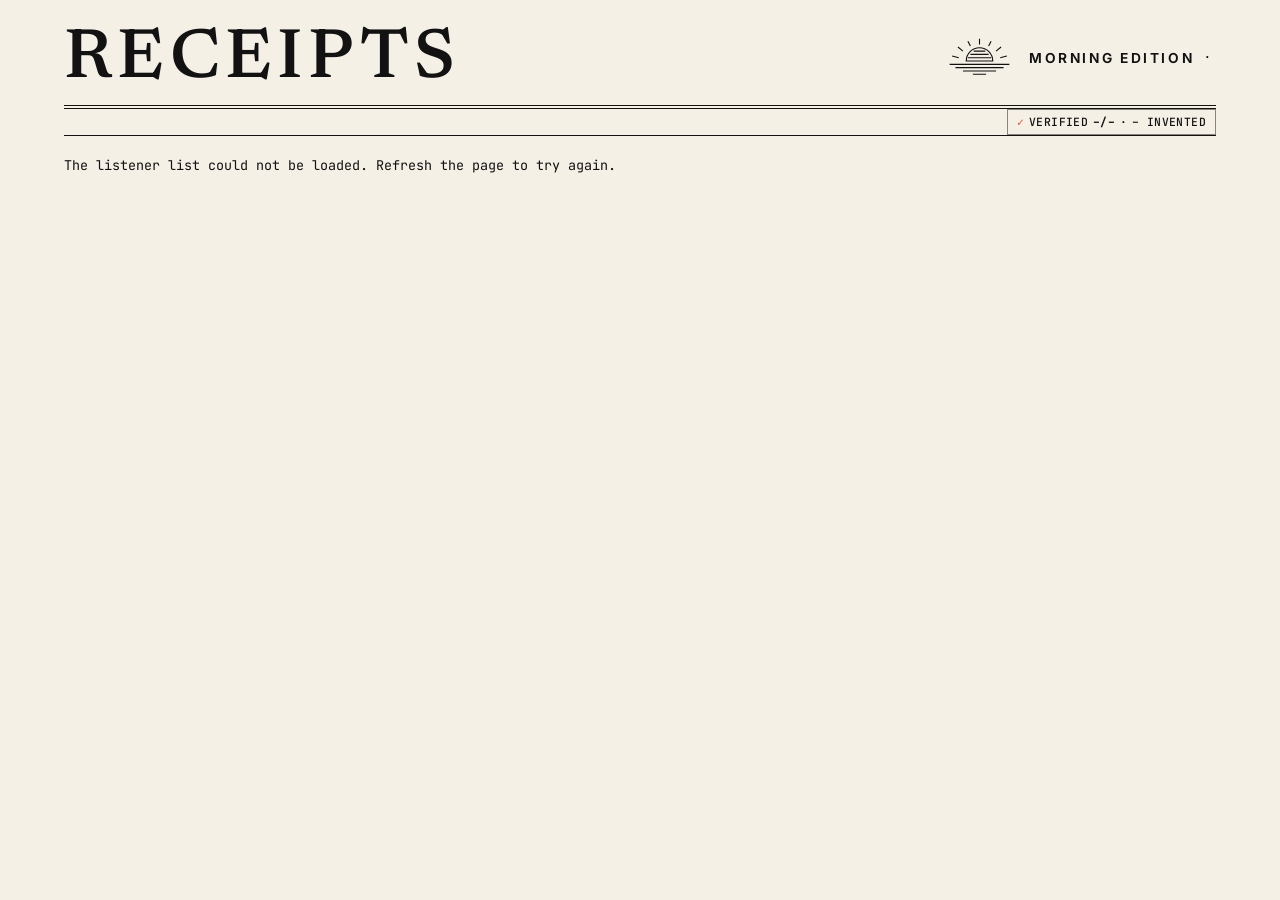
==== commit ac74bc2d: "Add live multilingual wildcard briefings and synchronized AI voice disclosures" ====
--- a/web/player.html
+++ b/web/player.html
@@ -69,6 +69,7 @@
               <input type="range" id="seek" min="0" max="100" value="0" step="0.01" aria-label="Seek through briefing">
             </div>
             <span class="clock" id="duration"></span>
+            <p class="voice-credit">AI-generated voice (ElevenLabs). Written by AI from cited sources; every figure checked by code.</p>
           </div>
           <div class="actions">
             <button id="transcript-btn" aria-haspopup="dialog"><svg class="icon"><use href="#ico-transcript"/></svg>Full transcript</button>
@@ -109,6 +110,7 @@
 
   <dialog id="transcript" class="drawer" aria-labelledby="transcript-title">
     <header class="dialog-head"><h2 id="transcript-title">Full transcript</h2><form method="dialog"><button>Close</button></form></header>
+    <div id="disclosure-line" class="line" hidden></div>
     <div id="rows"></div>
   </dialog>
   <dialog id="audit-dialog" class="drawer" aria-labelledby="audit-title">
--- a/web/player.css
+++ b/web/player.css
@@ -111,7 +111,7 @@
 .context > div + div { border-top: 1px solid var(--rule); }
 .context > div > span { font: .66rem var(--mono); color: var(--secondary); }
 .context p { color: var(--secondary); font: 400 1.07rem/1.32 var(--serif); }
-.transport { gap: 15px; margin-top: 12px; padding: 15px 0; border-block: 1px solid var(--ink); }
+.transport { flex-wrap: wrap; gap: 4px 15px; margin-top: 12px; padding: 15px 0; border-block: 1px solid var(--ink); }
 .play { flex: none; width: 44px; height: 44px; display: grid; place-items: center; border-radius: 50%; background: var(--ink); color: var(--paper); }
 .play .icon { fill: currentColor; stroke: none; width: 18px; height: 18px; }
 .clock { font: .78rem var(--mono); min-width: 4ch; }
@@ -139,6 +139,9 @@
 .headline { display: inline; font: 450 clamp(18px, 1.25vw, 24px)/1.17 var(--serif); text-decoration-color: var(--rule); }
 .headline .icon { width: .65em; height: .65em; vertical-align: .05em; }
 .empty-evidence { padding: 17px 0; color: var(--secondary); font: italic 1.18rem/1.3 var(--serif); }
+.preview { color: var(--secondary); }
+.up-next { padding-top: 12px; font: 600 .74rem/1.4 var(--ui); }
+.preview .source-item { display: block; padding-top: 6px; }
 .trust { margin-top: 18px; padding-top: 14px; border-top: 1px solid var(--ink); }
 .trust-head { display: flex; align-items: center; justify-content: space-between; gap: 10px; margin-bottom: 12px; }
 .trust h2 { font-size: clamp(27px, 1.9vw, 34px); }
@@ -165,8 +168,17 @@
 .angle { padding-left: clamp(20px, 2vw, 38px); border-left: 1px solid var(--rule); }
 .angle figcaption { margin-bottom: 6px; }
 .angle figcaption span { font-weight: 400; color: var(--secondary); }
-.angle blockquote { font: 400 clamp(18px, 1.3vw, 24px)/1.22 var(--serif); }
+.angle blockquote { font: 400 clamp(18px, 1.1vw, 21px)/1.28 var(--serif); color: var(--secondary); }
 .angle mark { background: transparent; color: inherit; font-weight: 600; }
+.angle-meaning { align-self: start; border-top: 2px solid var(--ink); margin-top: 12px; padding-top: 9px; }
+.angle-meaning h4 { margin: 0 0 6px; font: 700 .74rem/1.4 var(--ui); letter-spacing: .075em; text-transform: uppercase; }
+.angle-meaning p { font: 550 clamp(21px, 1.4vw, 26px)/1.18 var(--serif); }
+.meaning-sources { display: flex; flex-wrap: wrap; gap: 4px 12px; margin-top: 6px; color: var(--secondary); font-size: .74rem; }
+@media (min-width: 741px) {
+  .fact { row-gap: 0; }
+  .fact > div, .angle { grid-row: 1 / span 3; }
+  .angle { display: grid; grid-template-rows: subgrid; }
+}
 #foot { border-top: 1px solid var(--ink); padding: 15px 0 25px; display: flex; justify-content: space-between; align-items: baseline; gap: 12px; }
 #foot strong { font: 500 1.05rem/1.4 var(--serif); }
 #foot small { font: .68rem/1.6 var(--mono); color: var(--secondary); }
@@ -186,6 +198,13 @@
 .sources { margin-top: 6px; }
 .chip { display: block; font-size: .74rem; color: var(--secondary); }
 .chip .icon { width: 11px; height: 11px; margin-right: 4px; }
+.story-members { margin-top: 8px; color: var(--secondary); font-size: .8rem; line-height: 1.5; }
+.story-members summary { cursor: pointer; }
+.voice-credit { flex-basis: 100%; color: var(--secondary); font: .73rem/1.45 var(--ui); margin: 0; }
+.profiles:has(.profile:nth-child(4)) { flex-wrap: wrap; }
+.story-members ul { margin: 4px 0 8px; padding-left: 1.25em; }
+.story-members li { margin: 4px 0; overflow-wrap: anywhere; }
+.story-members time { font: .72rem var(--mono); }
 .panel-group { border-bottom: 1px solid var(--ink); }
 .panel-group summary { cursor: pointer; padding: 15px 0; font-weight: 600; }
 .panel-group summary span { font: .8rem var(--mono); margin-left: 6px; }
@@ -226,7 +245,7 @@
 }
 @media (max-width: 740px) {
   .page { width: calc(100% - 36px); }
-  body:has(#briefing:not([hidden])) { padding-bottom: calc(72px + env(safe-area-inset-bottom)); }
+  body:has(#briefing:not([hidden])) { padding-bottom: calc(112px + env(safe-area-inset-bottom)); }
   .masthead { padding: 22px 0 13px; gap: 8px; }
   .wordmark { font-size: clamp(38px, 10vw, 60px); letter-spacing: .04em; }
   .sunrise { display: none; }
